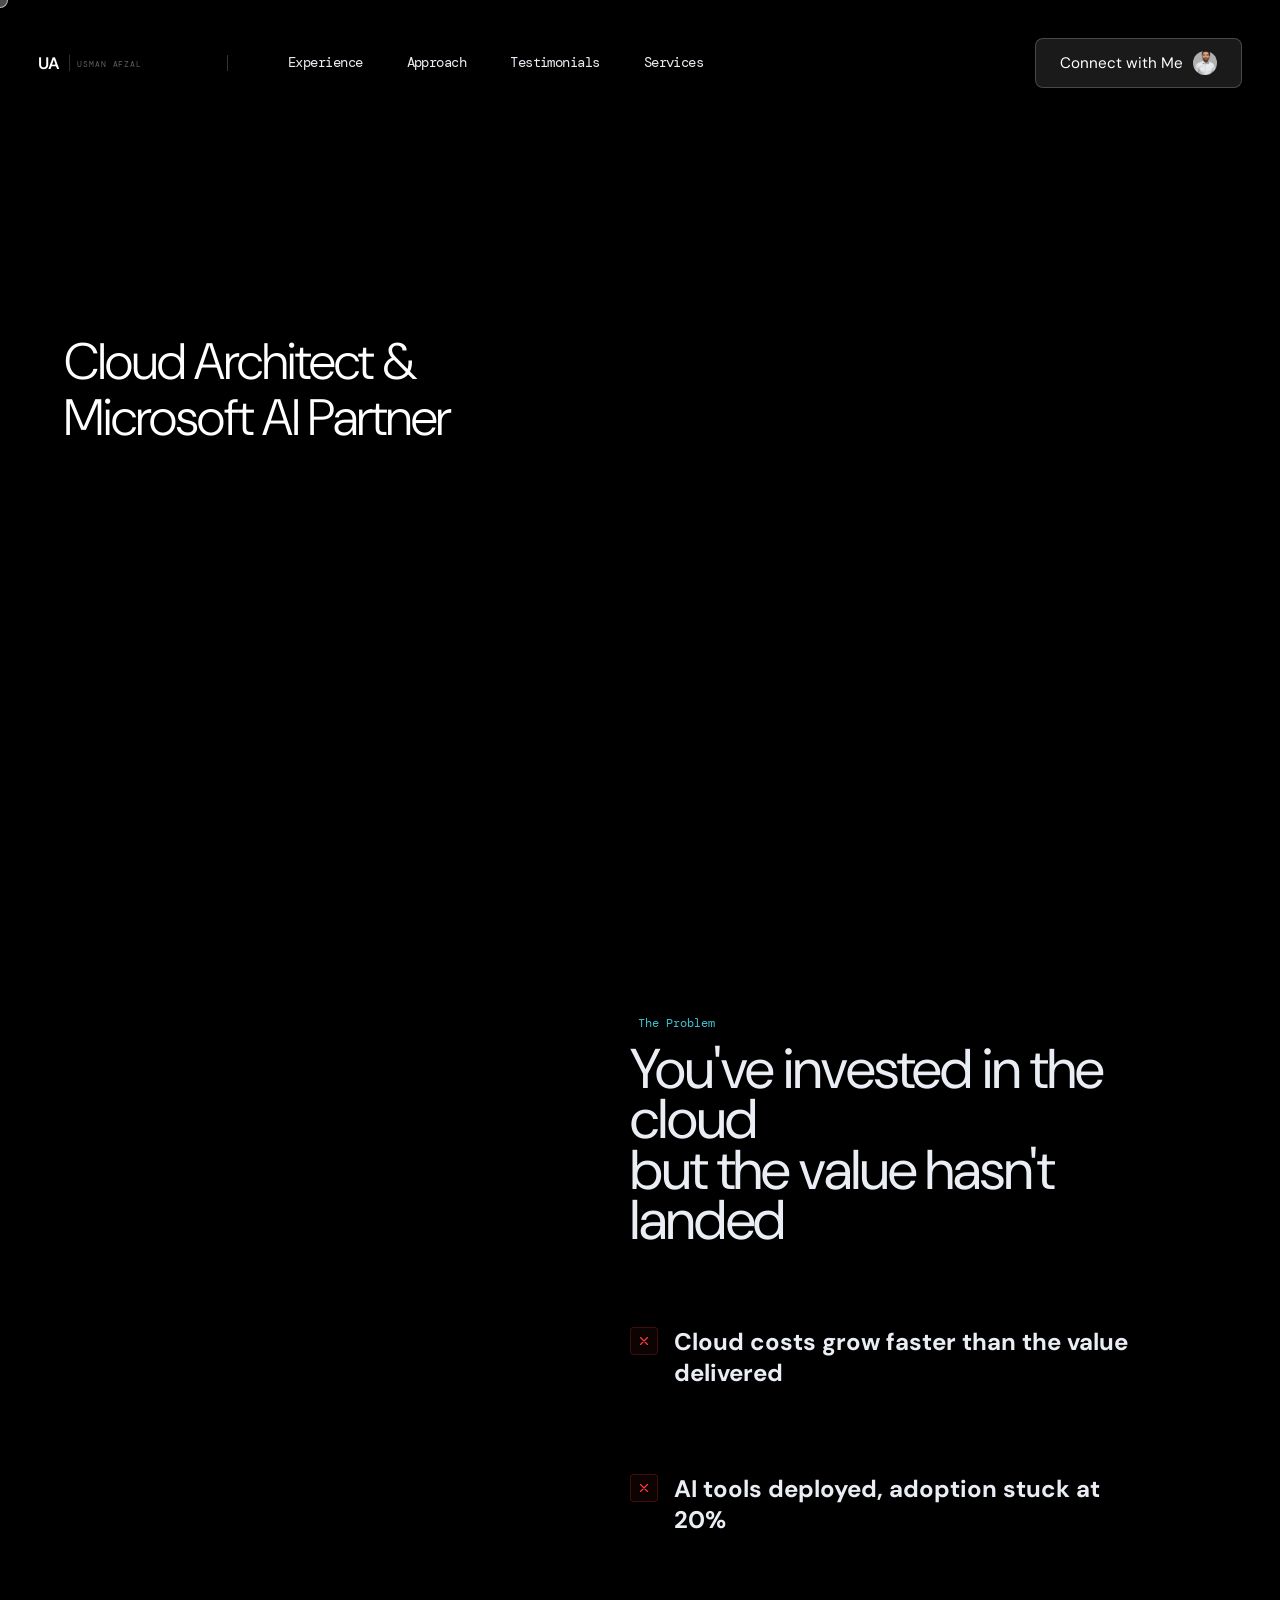
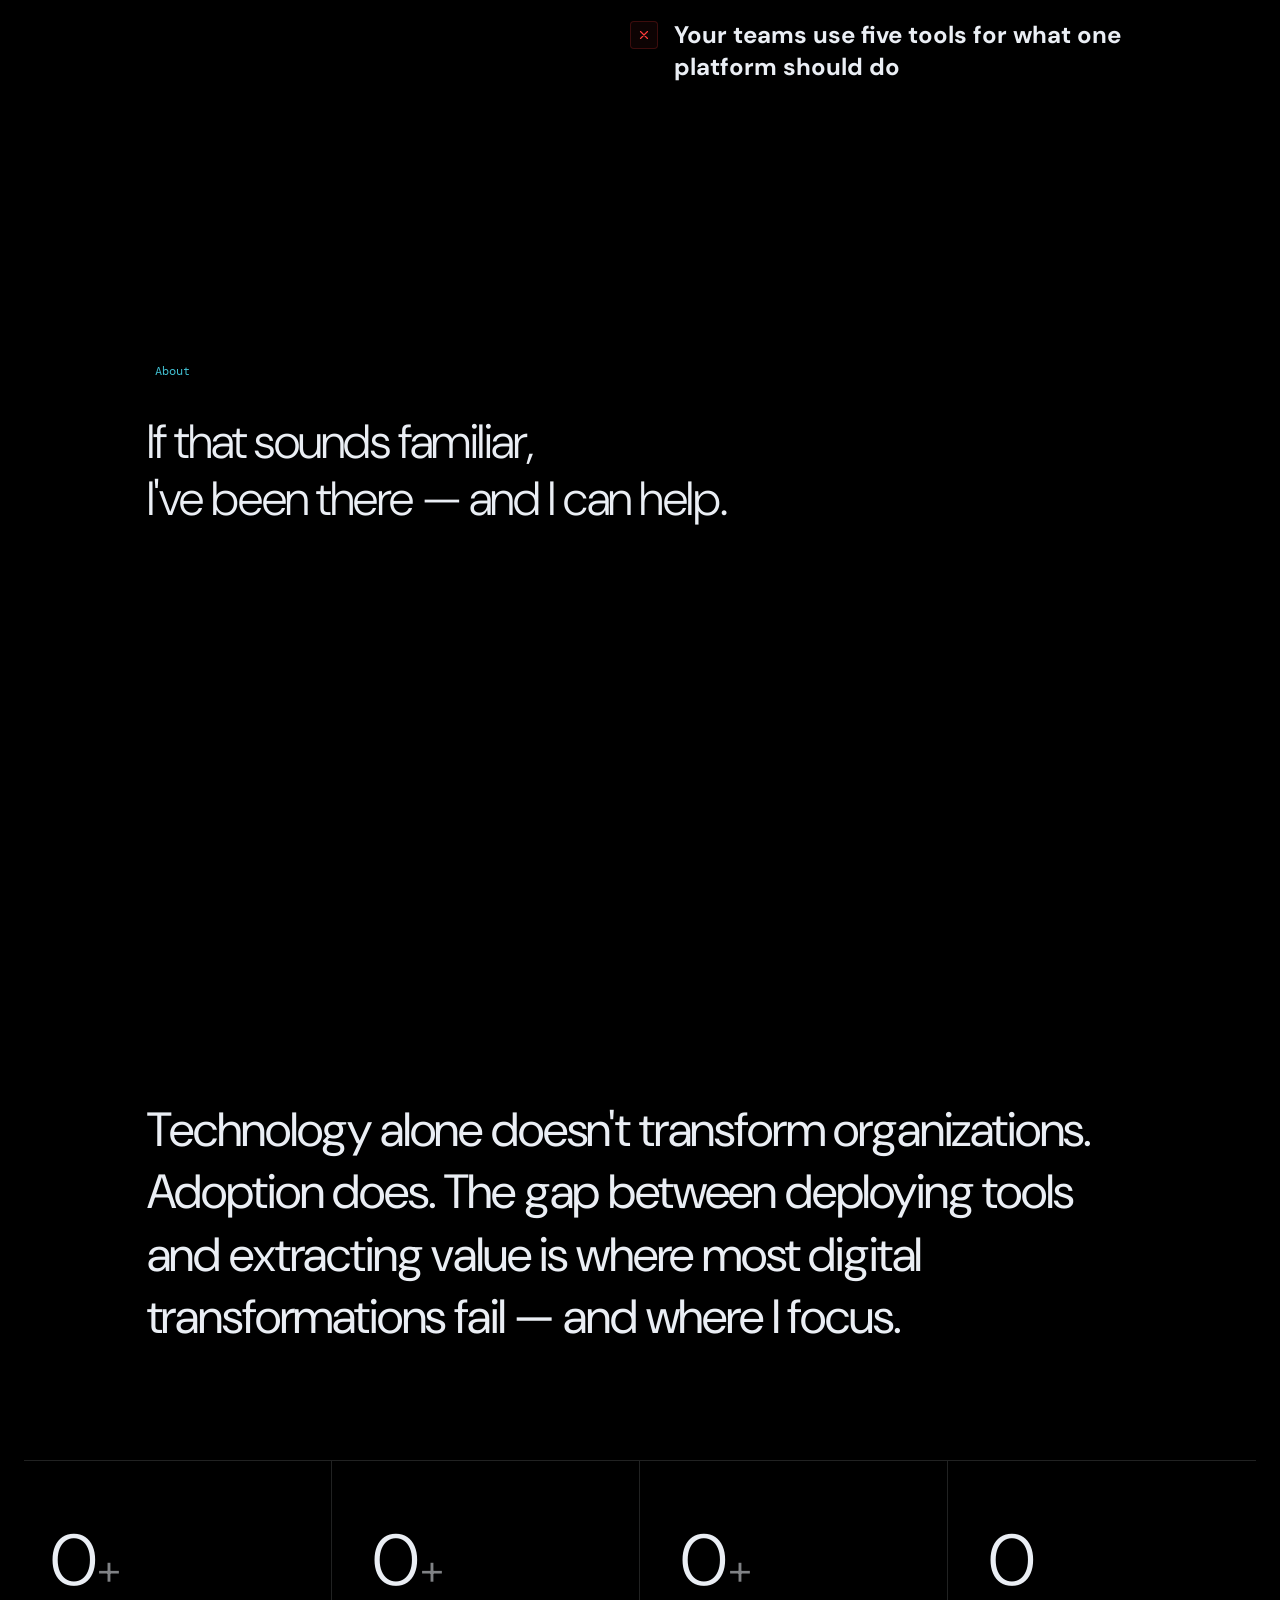
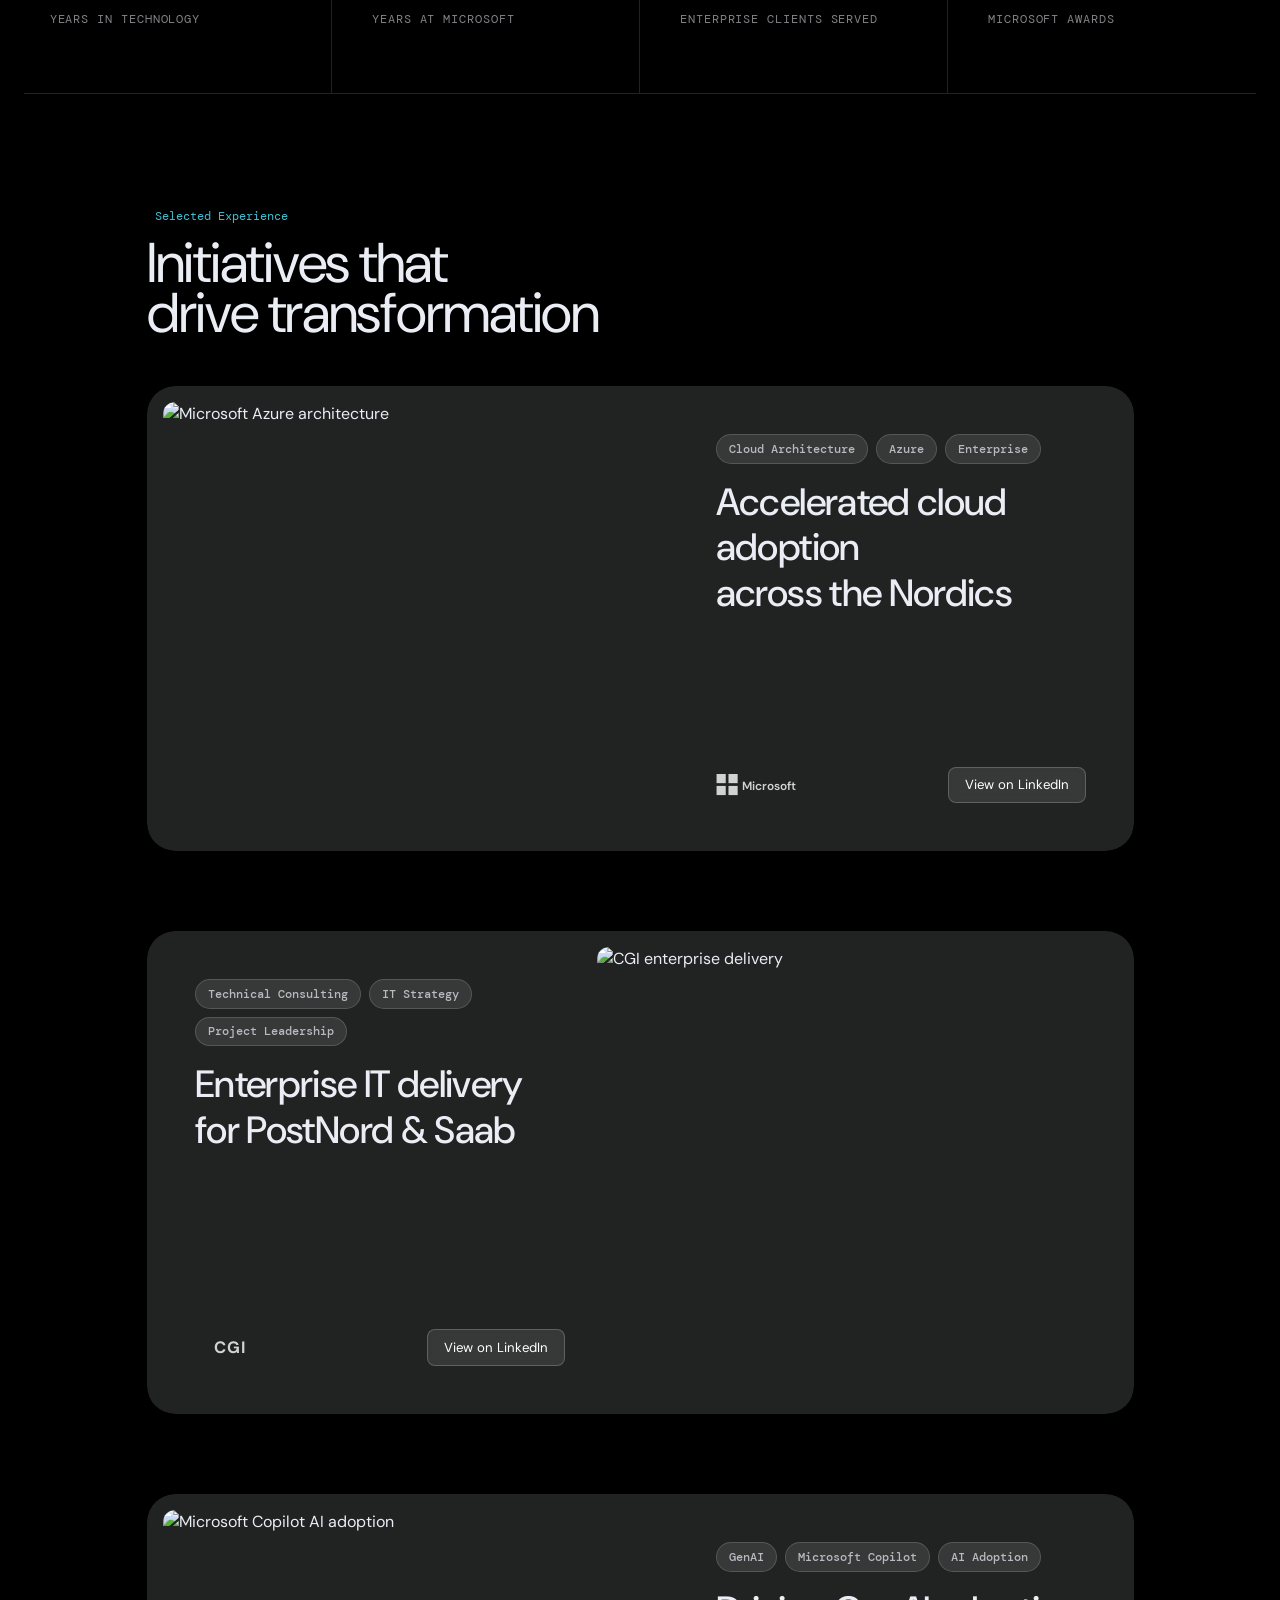
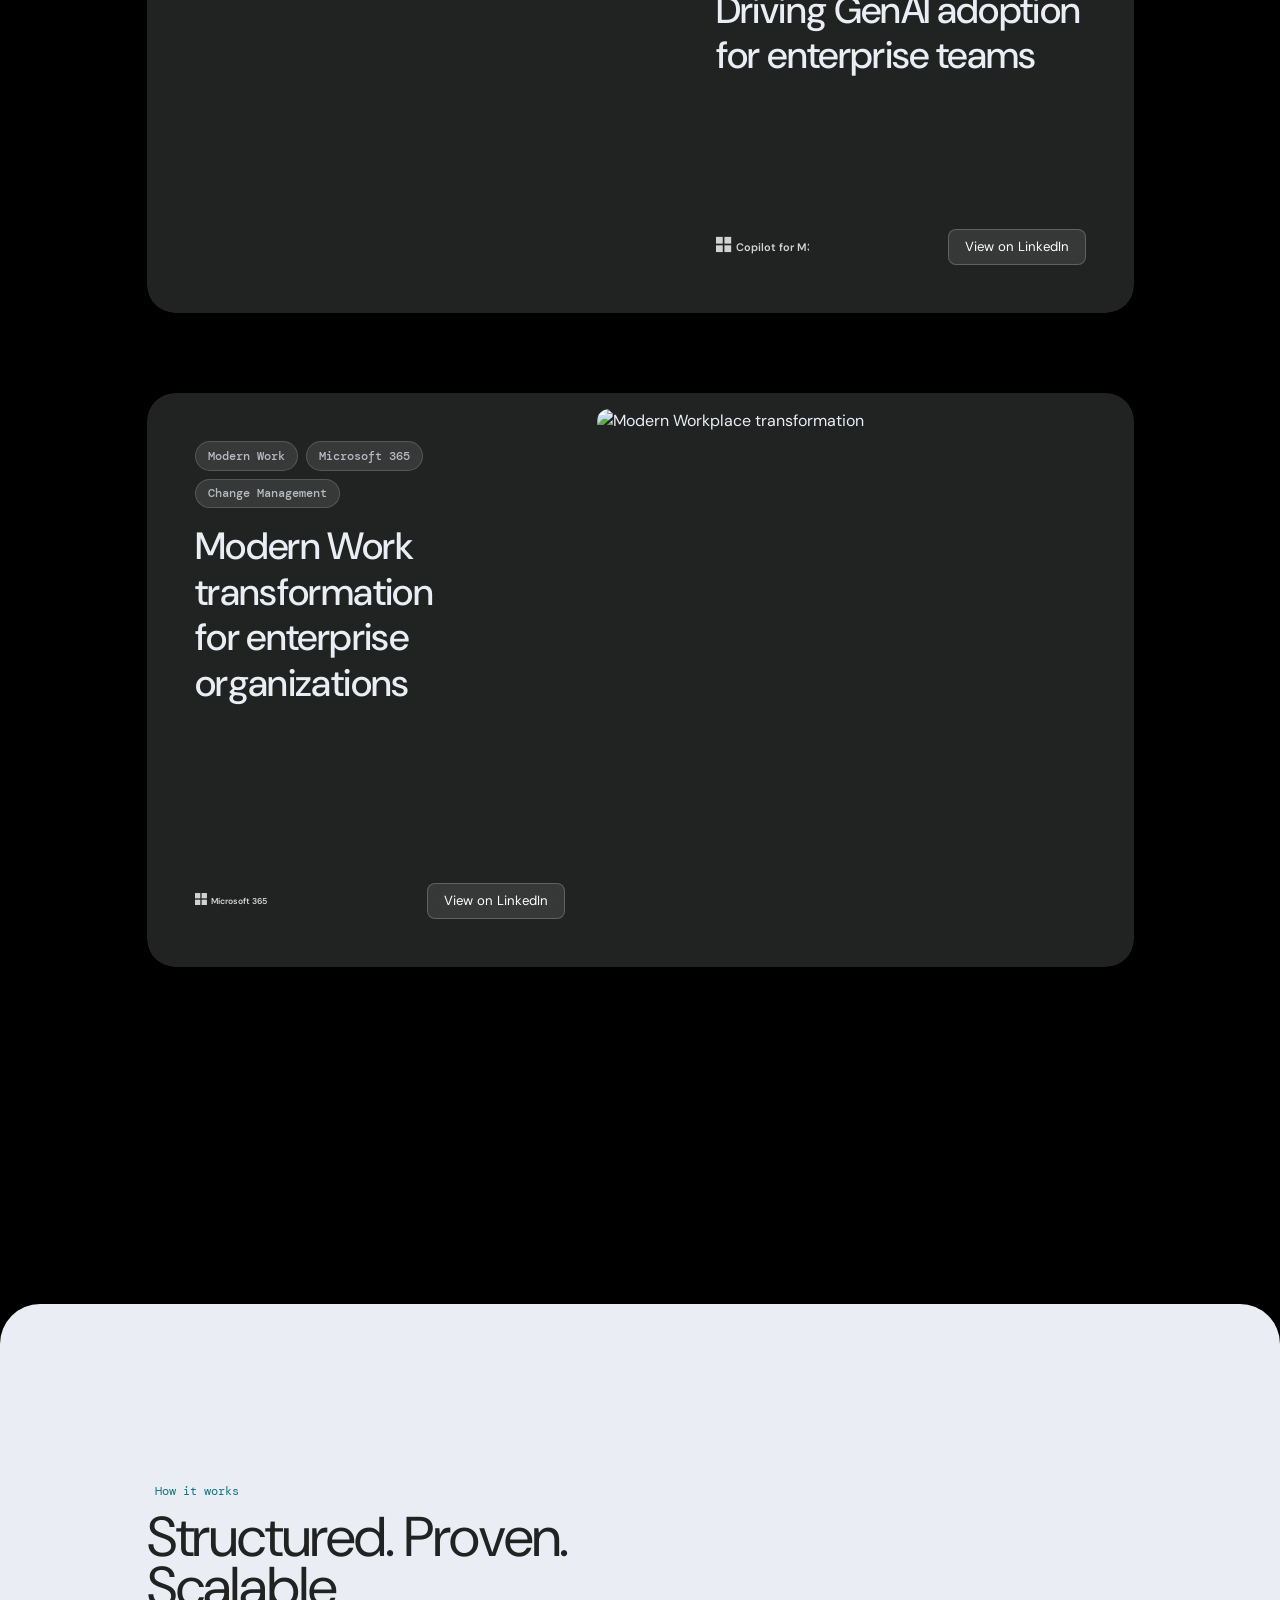
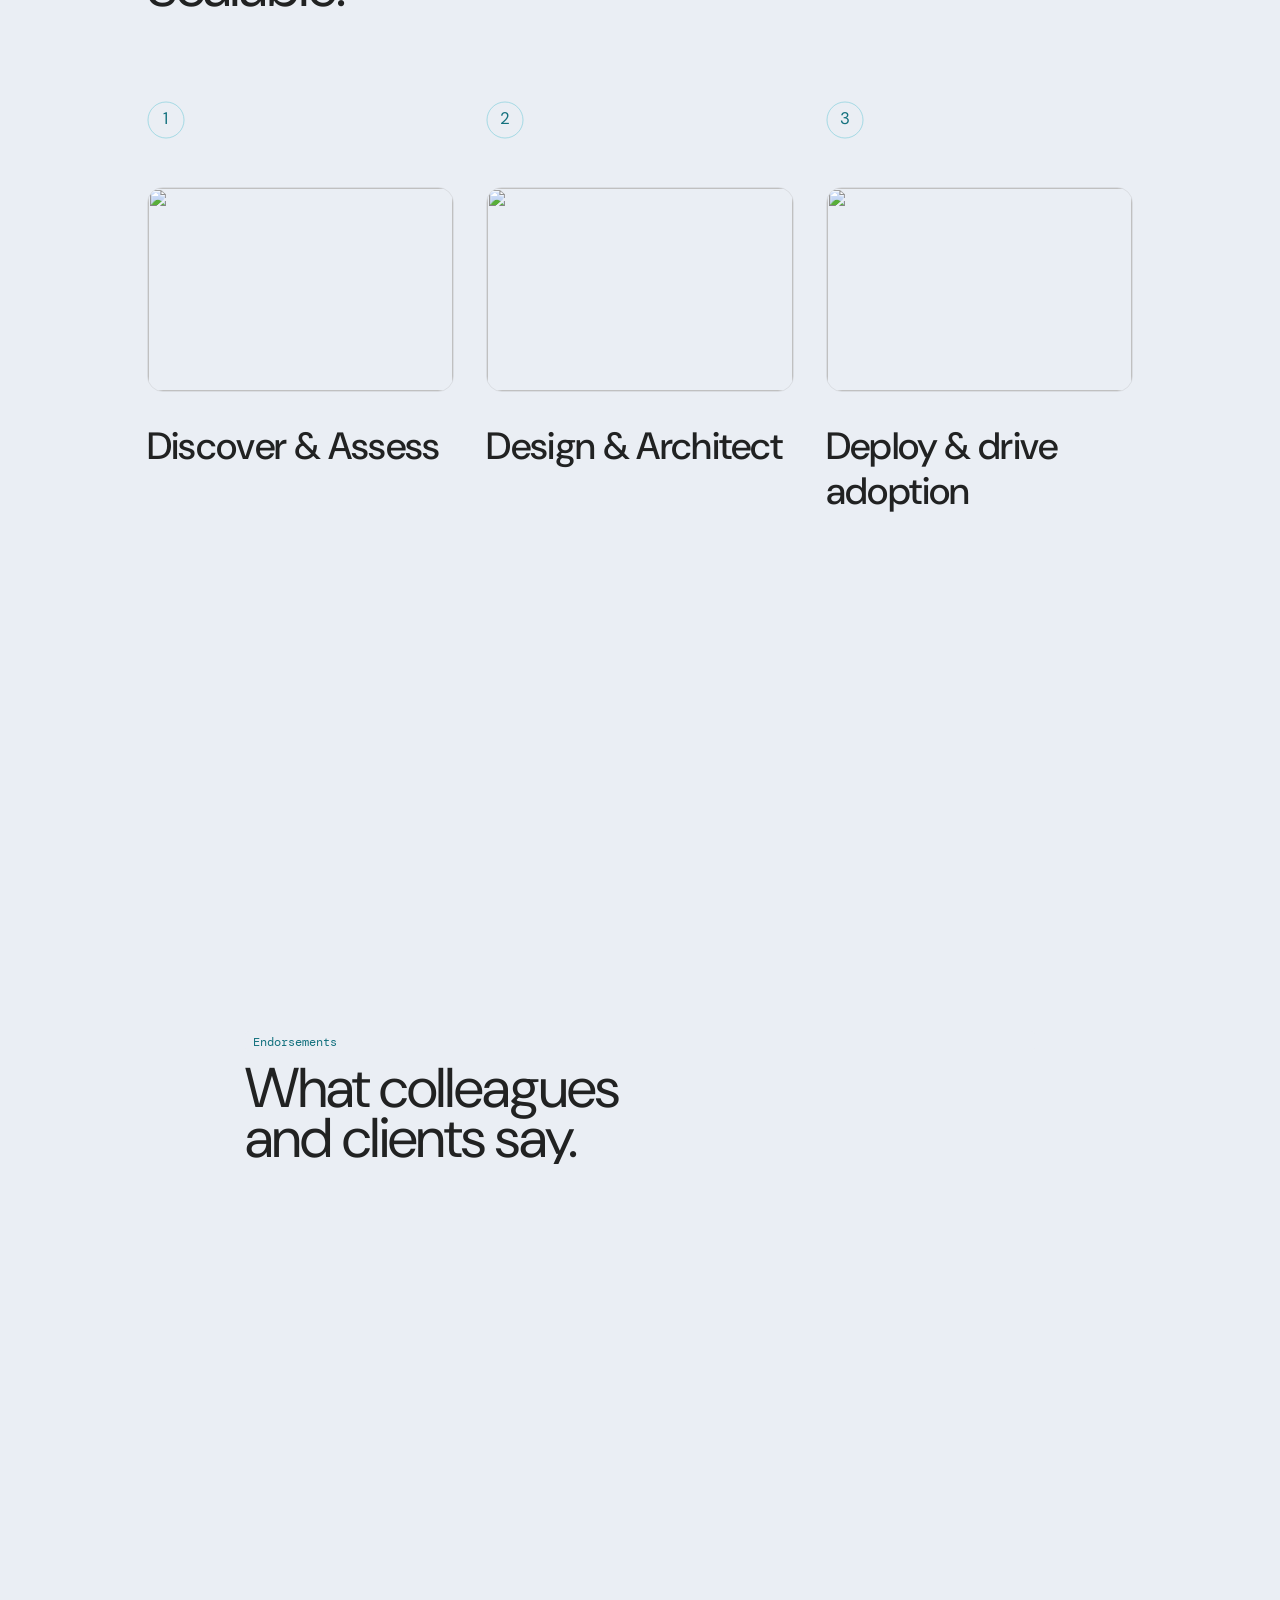
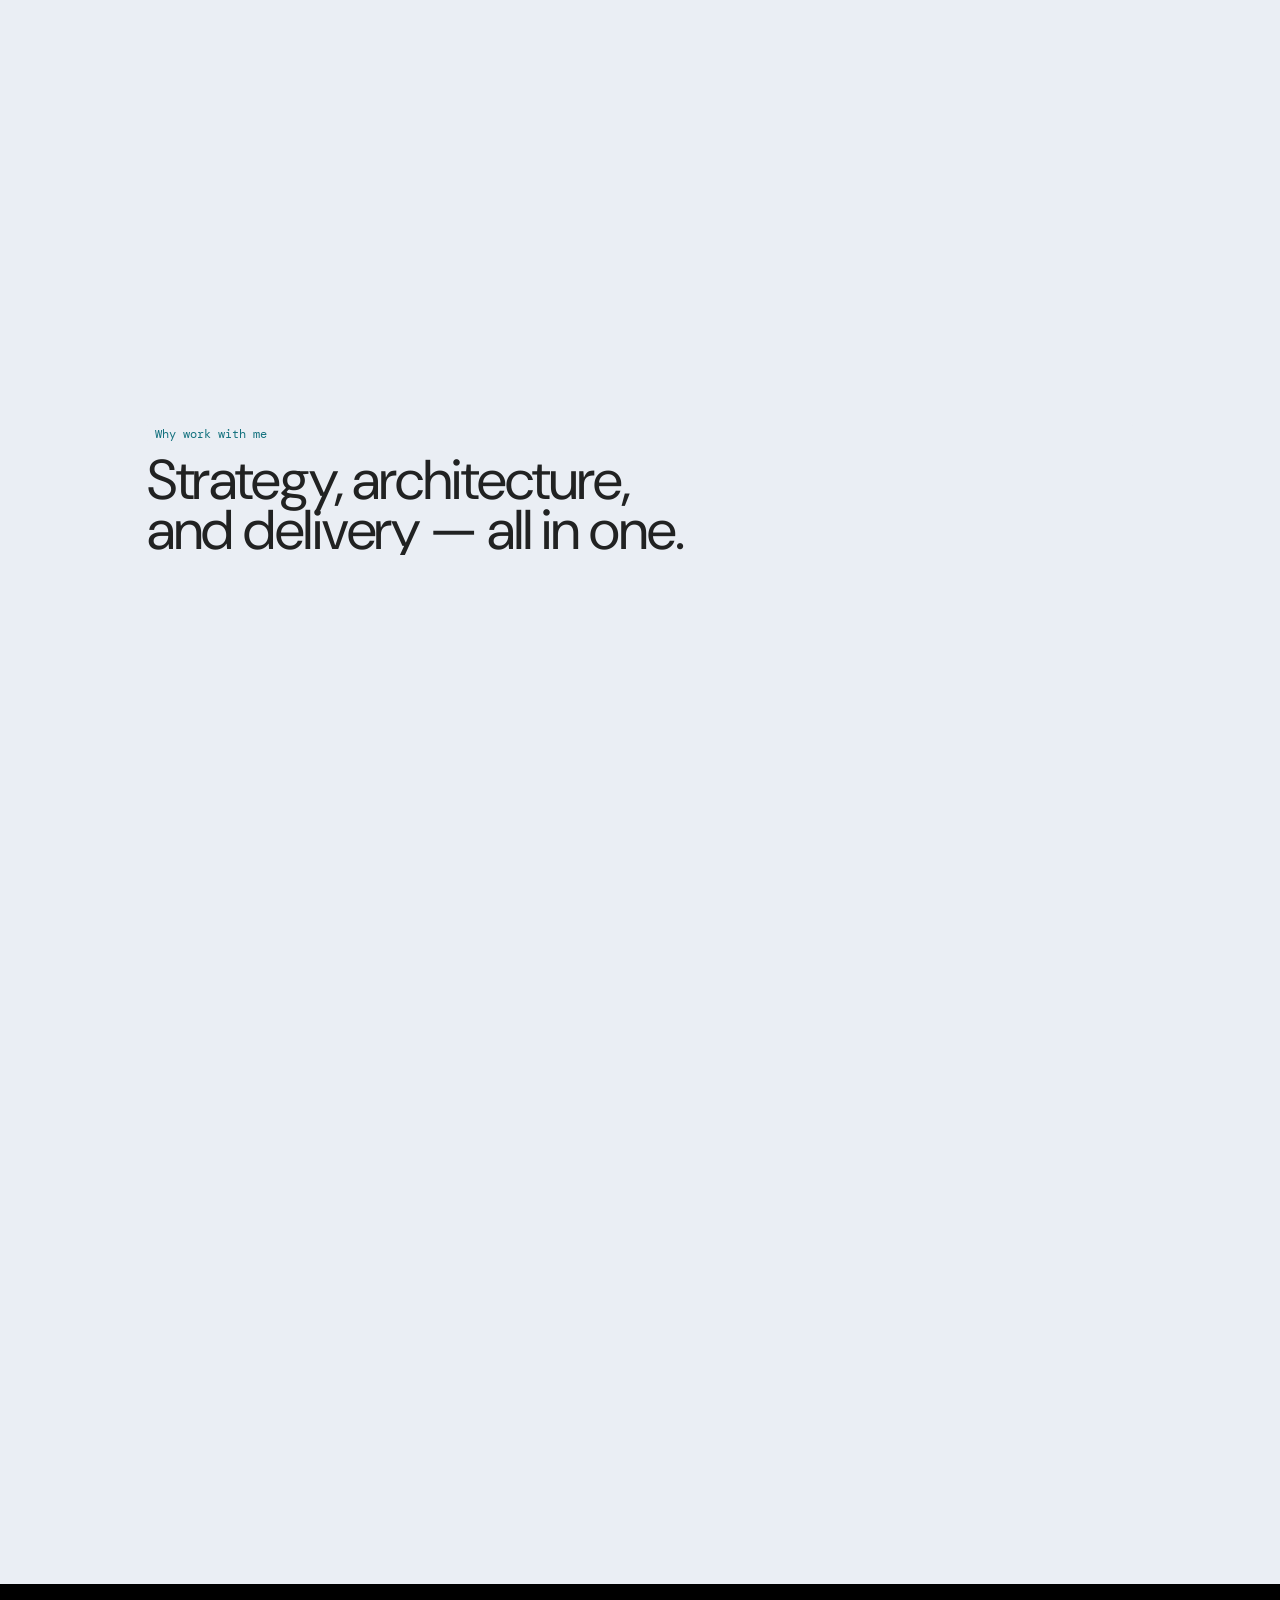
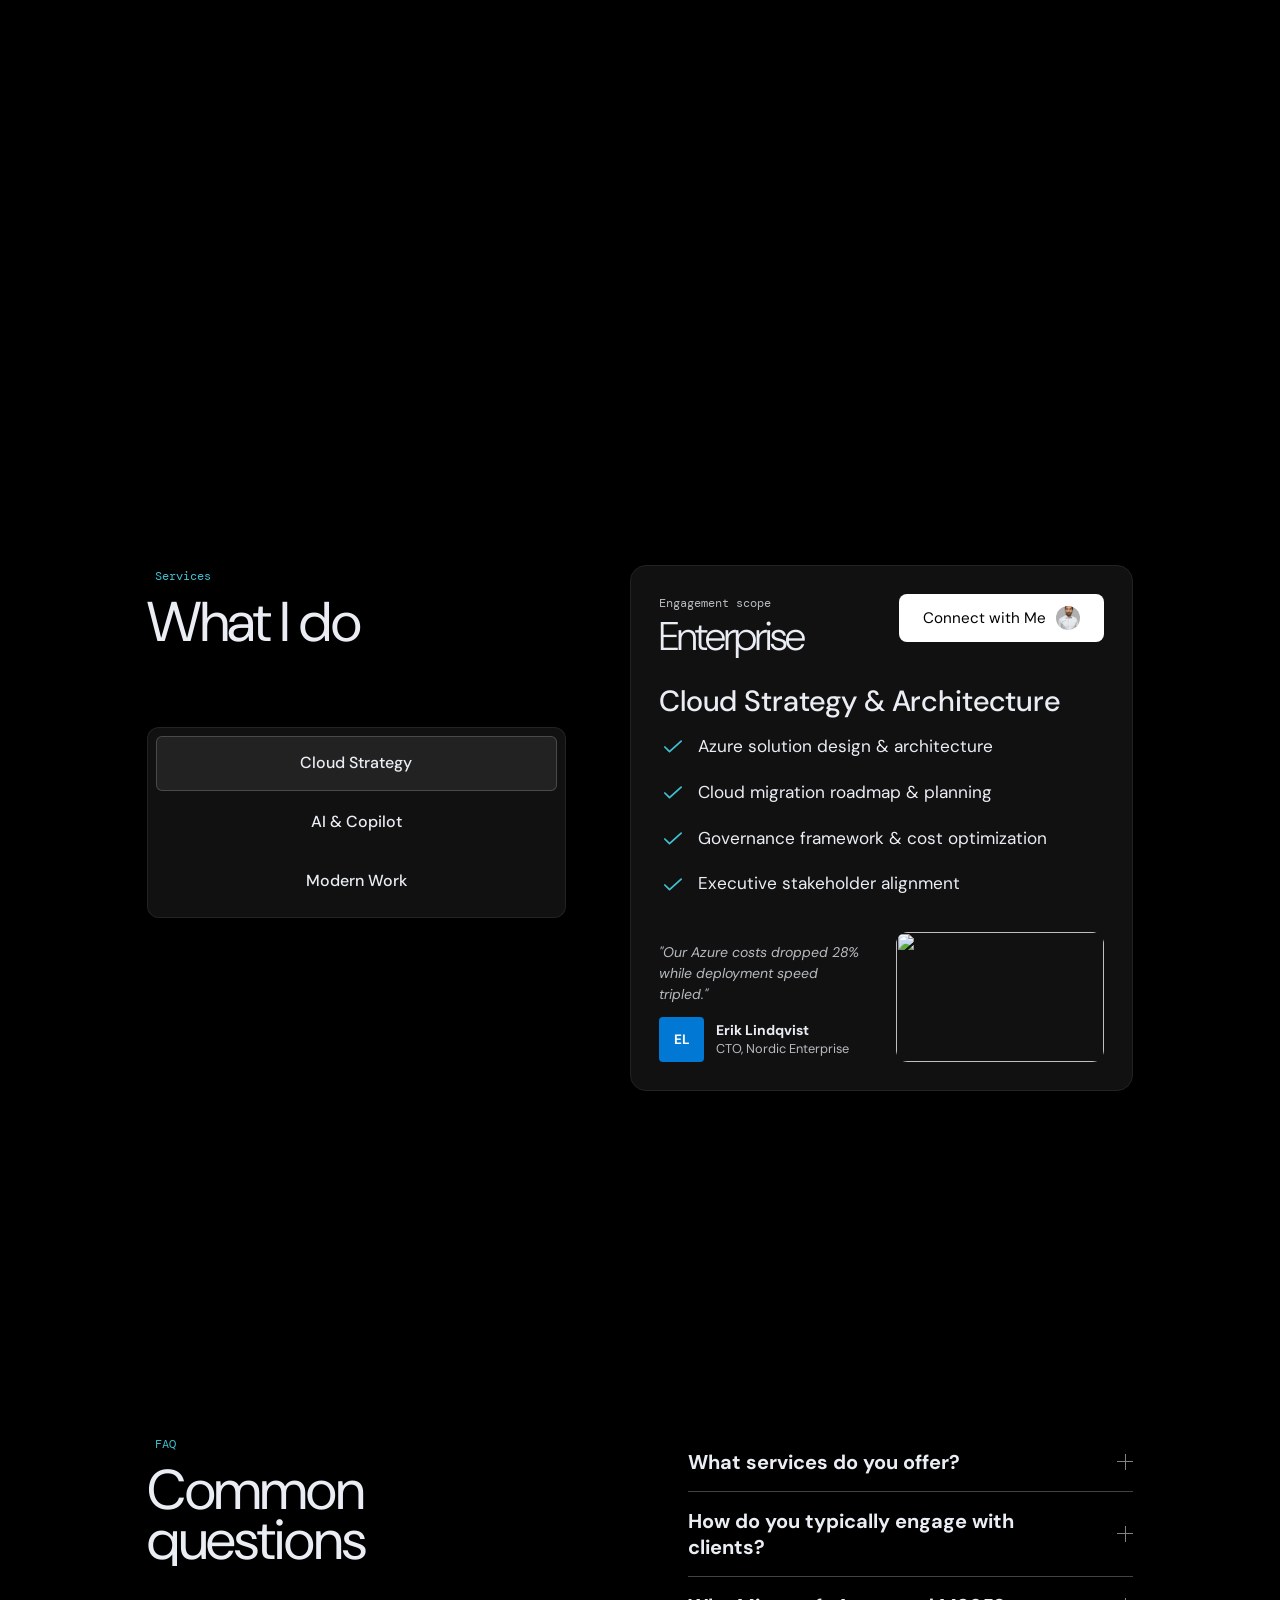
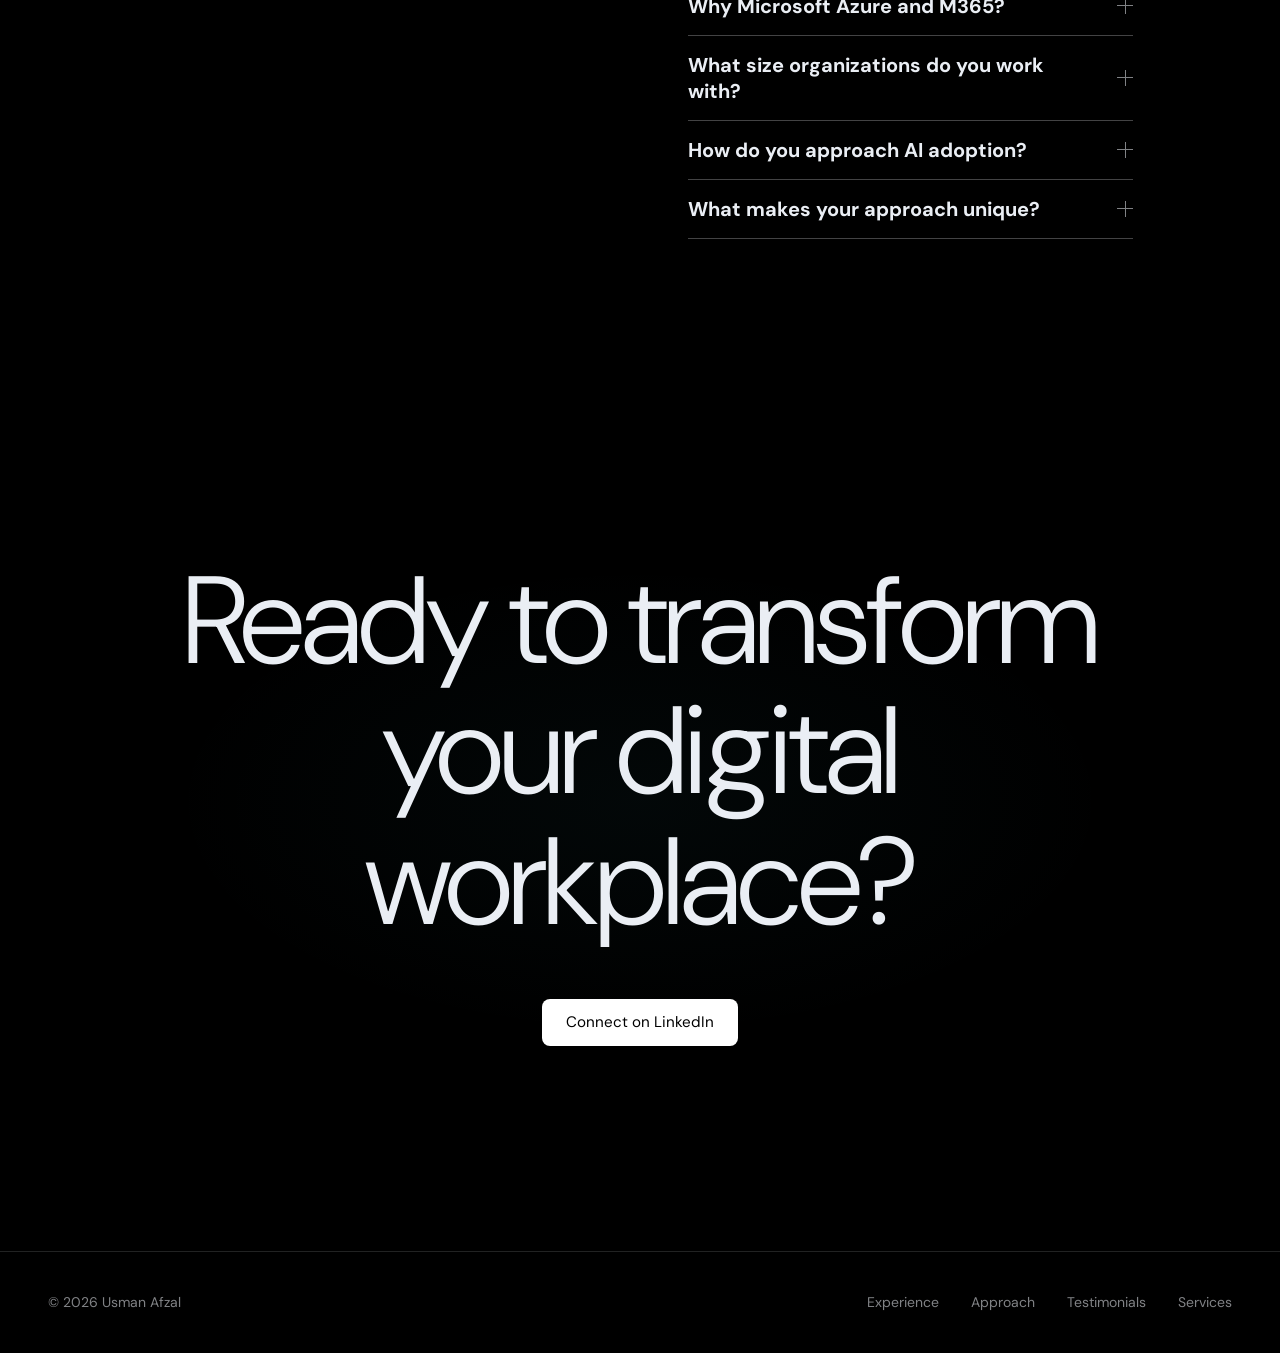
==== index.html @ f061466d "first commit" ====
<!DOCTYPE html>
<html lang="en">
<head>
<meta charset="UTF-8">
<meta name="viewport" content="width=device-width, initial-scale=1.0">
<title>Usman Afzal – Cloud Architect &amp; Microsoft AI Partner</title>
<link rel="preconnect" href="https://fonts.googleapis.com">
<link rel="preconnect" href="https://fonts.gstatic.com" crossorigin>
<link rel="preconnect" href="https://cdn.prod.website-files.com">
<link rel="preconnect" href="https://cdn.jsdelivr.net" crossorigin>
<link rel="preconnect" href="https://cdnjs.cloudflare.com" crossorigin>
<link rel="dns-prefetch" href="https://cdn.prod.website-files.com">
<link rel="dns-prefetch" href="https://cdn.jsdelivr.net">
<link href="https://fonts.googleapis.com/css2?family=DM+Sans:opsz,wght@9..40,200;9..40,300;9..40,400;9..40,500;9..40,600;9..40,700&family=DM+Mono:wght@300;400;500&display=swap" rel="stylesheet" media="print" onload="this.media='all'">
<noscript><link href="https://fonts.googleapis.com/css2?family=DM+Sans:opsz,wght@9..40,200;9..40,300;9..40,400;9..40,500;9..40,600;9..40,700&family=DM+Mono:wght@300;400;500&display=swap" rel="stylesheet"></noscript>
<link rel="stylesheet" href="style.css">
</head>
<body>

<!-- PRELOADER -->
<div id="loader">
  <div class="ld-skel" id="ldSkel">
    <div class="lsk-nav">
      <div class="lsk lsk-logo"></div>
      <div class="lsk-nav-mid">
        <div class="lsk lsk-link"></div>
        <div class="lsk lsk-link"></div>
        <div class="lsk lsk-link"></div>
        <div class="lsk lsk-link"></div>
      </div>
      <div class="lsk lsk-nav-btn"></div>
    </div>
    <div class="lsk-hero">
      <div class="lsk-badges">
        <div class="lsk lsk-badge" style="width:11rem"></div>
        <div class="lsk lsk-badge" style="width:9.5rem"></div>
      </div>
      <div class="lsk lsk-h1" style="width:88%"></div>
      <div class="lsk lsk-h1" style="width:63%"></div>
      <div class="lsk lsk-sub" style="width:95%"></div>
      <div class="lsk lsk-sub" style="width:78%"></div>
      <div class="lsk lsk-sub" style="width:54%"></div>
      <div class="lsk-btns-row">
        <div class="lsk lsk-btn-lg" style="width:10.5rem"></div>
        <div class="lsk lsk-btn-lg" style="width:9rem"></div>
      </div>
    </div>
    <div class="lsk-mq">
      <div class="lsk lsk-mq-lbl"></div>
      <div class="lsk-mq-row">
        <div class="lsk lsk-mq-item" style="width:5.5rem"></div>
        <div class="lsk lsk-mq-item" style="width:7rem"></div>
        <div class="lsk lsk-mq-item" style="width:3rem"></div>
        <div class="lsk lsk-mq-item" style="width:5rem"></div>
        <div class="lsk lsk-mq-item" style="width:4rem"></div>
      </div>
    </div>
  </div>
  <div class="ld-inner">
    <div class="ld-logo-wrap"><span class="ld-logo-t">Usman Afzal</span></div>
    <div class="ld-progress"><div class="ld-bar" id="ldBar"></div></div>
    <div class="ld-pct" id="ldPct">0%</div>
  </div>
</div>



<!-- CURSOR -->
<div id="cur"><span class="cur-lbl">VIEW</span></div>

<!-- NAV -->
<nav class="nav" id="nav">
  <div class="nav-in">
    <div class="nav-left">
      <a href="/" class="nav-logo" aria-label="Usman Afzal">
        <svg viewBox="0 0 160 28" fill="none" height="26">
          <text x="0" y="21" font-family="DM Sans,sans-serif" font-size="18" font-weight="600" fill="white" letter-spacing="-0.5">UA</text>
          <line x1="34" y1="5" x2="34" y2="23" stroke="rgba(255,255,255,0.2)" stroke-width="1"/>
          <text x="42" y="18" font-family="DM Mono,monospace" font-size="8.5" font-weight="400" fill="rgba(255,255,255,0.38)" letter-spacing="1">USMAN AFZAL</text>
        </svg>
      </a>
      <div class="nav-sep"></div>
      <div class="nav-links">
        <a href="#work" class="nav-link">Experience</a>
        <a href="#process" class="nav-link">Approach</a>
        <a href="#reviews" class="nav-link">Testimonials</a>
        <a href="#services" class="nav-link">Services</a>
      </div>
    </div>
    <div class="nav-right">
      <div class="mag">
        <a href="https://www.linkedin.com/in/usafzal/" target="_blank" class="btn btn-s btn-lg" data-mag>
          <div class="btn-fill"></div>
          <div class="btn-in" style="display:flex;align-items:center;gap:10px;">
            <span>Connect with Me</span>
            <img src="usman-profile.png" style="width:24px;height:24px;border-radius:50%;object-fit:cover;flex:none;" alt="">
          </div>
        </a>
      </div>
    </div>
  </div>
  <div class="nav-prog" id="navProg"></div>
</nav>

<!-- ══ HERO ══ -->
<section class="hero" id="hero">
  <div class="hero-outer">
    <div class="hero-box">
      <div class="hero-grad" id="heroGrad"></div>
      <img
        id="heroImg"
        class="hero-img"
        src="usman-profile-transparent.png"
        alt="Usman Afzal" draggable="false" loading="eager" fetchpriority="high"
      />
      <div class="hero-cnt">
        <div class="hero-inner">
          <div class="hero-badges" id="heroBadges">
            <div class="hero-badge">
              <svg width="15" height="15" viewBox="0 0 22 22" fill="none"><rect x="0" y="0" width="10" height="10" fill="white"/><rect x="12" y="0" width="10" height="10" fill="white"/><rect x="0" y="12" width="10" height="10" fill="white"/><rect x="12" y="12" width="10" height="10" fill="white"/></svg>
              <span style="font-size:.73rem;letter-spacing:.02em">Microsoft Cloud Architect</span>
            </div>
            <div class="hero-badge">
              <svg width="13" height="13" viewBox="0 0 14 14" fill="none"><path d="M7 1l1.545 3.13L12 4.635l-2.5 2.435.59 3.44L7 8.88l-3.09 1.63.59-3.44L2 4.635l3.455-.505L7 1z" fill="#41c0d2"/></svg>
              <span style="font-size:.73rem;letter-spacing:.02em">GenAI &amp; Copilot Expert</span>
            </div>
          </div>
          <h1 class="hero-h1" id="heroH1">Cloud Architect &amp;<br>Microsoft AI Partner</h1>
          <p class="hero-sub" id="heroSub">Drive digital transformation, accelerate AI adoption, and build modern workplaces that scale.</p>
          <div class="hero-btns" id="heroBtns">
            <div class="mag">
              <a href="https://www.linkedin.com/in/usafzal/" target="_blank" class="btn btn-p btn-lg" data-mag>
                <div class="btn-fill"></div>
                <div class="btn-in" style="display:flex;align-items:center;gap:10px;">
                  <span>Connect with Me</span>
                  <img src="usman-profile.png" style="width:24px;height:24px;border-radius:50%;object-fit:cover;flex:none;" alt="">
                </div>
              </a>
            </div>
            <div class="mag">
              <a href="#work" class="btn btn-s btn-lg" data-mag>
                <div class="btn-fill"></div>
                <div class="btn-in">View Experience</div>
              </a>
            </div>
          </div>
        </div>
      </div>
    </div>
    <div class="prog-blur"></div>
  </div>

  <!-- MARQUEE -->
  <div class="mq-sec" id="mqSec">
    <div class="mq-wrap">
      <div class="mq-lbl">Experience with organizations like:</div>
      <div class="mq-track">
        <div class="mq-inner" id="mqInner">
        <div class="mq-list" id="mqList">
          <div class="mq-item"><span style="font-family:'DM Sans',sans-serif;font-size:.95rem;font-weight:600;color:rgba(255,255,255,0.45);letter-spacing:-.02em;white-space:nowrap;display:flex;align-items:center;gap:.4rem"><svg width="14" height="14" viewBox="0 0 22 22" fill="none" style="flex:none"><rect x="0" y="0" width="10" height="10" fill="rgba(255,255,255,0.45)"/><rect x="12" y="0" width="10" height="10" fill="rgba(255,255,255,0.45)"/><rect x="0" y="12" width="10" height="10" fill="rgba(255,255,255,0.45)"/><rect x="12" y="12" width="10" height="10" fill="rgba(255,255,255,0.45)"/></svg>Microsoft</span></div>
          <div class="mq-item"><span style="font-family:'DM Sans',sans-serif;font-size:.95rem;font-weight:600;color:rgba(255,255,255,0.45);letter-spacing:-.02em;white-space:nowrap">KTH Royal Institute</span></div>
          <div class="mq-item"><span style="font-family:'DM Sans',sans-serif;font-size:.95rem;font-weight:600;color:rgba(255,255,255,0.45);letter-spacing:-.02em;white-space:nowrap">CGI</span></div>
          <div class="mq-item"><span style="font-family:'DM Sans',sans-serif;font-size:.95rem;font-weight:600;color:rgba(255,255,255,0.45);letter-spacing:-.02em;white-space:nowrap">PostNord</span></div>
          <div class="mq-item"><span style="font-family:'DM Sans',sans-serif;font-size:.95rem;font-weight:600;color:rgba(255,255,255,0.45);letter-spacing:-.02em;white-space:nowrap">Saab</span></div>
          <div class="mq-item"><span style="font-family:'DM Sans',sans-serif;font-size:.95rem;font-weight:600;color:rgba(255,255,255,0.45);letter-spacing:-.02em;white-space:nowrap">Blekinge Institute</span></div>
          <div class="mq-item"><span style="font-family:'DM Sans',sans-serif;font-size:.95rem;font-weight:600;color:rgba(255,255,255,0.45);letter-spacing:-.02em;white-space:nowrap">Direct Link</span></div>
        </div>
        </div><!-- /mq-inner -->
      </div>
    </div>
  </div>
</section>

<!-- ══ PROBLEMS ══ -->
<section class="sec" style="background:var(--black)">
  <div class="w">
    <div class="prob-grid in-wrap">
      <div class="prob-img" id="probImg">
        <img src="https://cdn.prod.website-files.com/685992d920f7167b41444649/6880c8caf3d1726e29f1e6e5_problems-website-bg.avif" alt="" loading="lazy" style="filter: hue-rotate(180deg) saturate(1.8) brightness(1.2);">
      </div>
      <div class="prob-items">
        <div class="sec-intro">
          <div class="ey" data-ey>
            <span class="ey-bg"></span><span class="ey-t">The Problem</span>
          </div>
          <h2 class="h2" data-split-h2>You've invested in the cloud<br>but the value hasn't landed</h2>
        </div>
        <div class="pb-item">
          <div class="pb-ico" style="display:flex;align-items:center;justify-content:center;background:rgba(255,59,59,0.05);border:1px solid rgba(255,59,59,0.2);border-radius:4px;flex:none;width:1.75rem;height:1.75rem;margin-top:.1rem">
            <svg viewBox="0 0 24 24" width="14" height="14" fill="none"><path d="M6 6L18 18M18 6L6 18" stroke="#ff3b3b" stroke-width="2" stroke-linecap="round"/></svg>
          </div>
          <div>
            <h3 class="pb-h" data-split-line>Cloud costs grow faster than the value delivered</h3>
            <p class="pb-p">Sprawling subscriptions, under-governed workloads, and zero optimization strategy drain budgets without a clear return.</p>
          </div>
        </div>
        <div class="pb-item">
          <div class="pb-ico" style="display:flex;align-items:center;justify-content:center;background:rgba(255,59,59,0.05);border:1px solid rgba(255,59,59,0.2);border-radius:4px;flex:none;width:1.75rem;height:1.75rem;margin-top:.1rem">
            <svg viewBox="0 0 24 24" width="14" height="14" fill="none"><path d="M6 6L18 18M18 6L6 18" stroke="#ff3b3b" stroke-width="2" stroke-linecap="round"/></svg>
          </div>
          <div>
            <h3 class="pb-h" data-split-line>AI tools deployed, adoption stuck at 20%</h3>
            <p class="pb-p">Copilot licenses issued, Viva modules activated — but daily usage is low. Technology without change management delivers nothing.</p>
          </div>
        </div>
        <div class="pb-item">
          <div class="pb-ico" style="display:flex;align-items:center;justify-content:center;background:rgba(255,59,59,0.05);border:1px solid rgba(255,59,59,0.2);border-radius:4px;flex:none;width:1.75rem;height:1.75rem;margin-top:.1rem">
            <svg viewBox="0 0 24 24" width="14" height="14" fill="none"><path d="M6 6L18 18M18 6L6 18" stroke="#ff3b3b" stroke-width="2" stroke-linecap="round"/></svg>
          </div>
          <div>
            <h3 class="pb-h" data-split-line>Your teams use five tools for what one platform should do</h3>
            <p class="pb-p">Microsoft 365 and Azure are already in your estate. The gap between licensed and realized is where transformation stalls.</p>
          </div>
        </div>
      </div>
    </div>
  </div>
</section>

<!-- ══ INTRO BRIDGE ══ -->
<section class="sec" style="background:var(--black)">
  <div class="w">
    <div class="intro-bridge">
      <div class="ey" data-ey style="margin-bottom:2rem"><span class="ey-bg"></span><span class="ey-t">About</span></div>
      <p class="intro-bridge-q" data-split-h2>If that sounds familiar,<br>I've been there — and I can help.</p>
      <div class="intro-bridge-body" id="introBridgeBody">
        <p class="intro-bridge-p">I'm Usman — a Senior Cloud Solution Architect at Microsoft with 16+ years helping enterprise organizations across the Nordics and beyond adopt Azure, Microsoft 365, and AI. I bridge the gap between technology strategy and business outcomes, ensuring the platforms you've invested in actually transform how your organization works.</p>
        <div class="intro-bridge-r">
          <div class="mag"><a href="https://www.linkedin.com/in/usafzal/" target="_blank" class="btn btn-s btn-lg" data-mag><div class="btn-fill"></div><div class="btn-in" style="display:flex;align-items:center;gap:10px;"><span>Connect with Me</span><img src="usman-profile.png" style="width:24px;height:24px;border-radius:50%;object-fit:cover;flex:none;" alt=""></div></a></div>
          <a href="#work" class="intro-bridge-arrow">View my experience <span>→</span></a>
        </div>
      </div>
    </div>
  </div>
</section>

<!-- ══ WORDS ══ -->
<section class="sec" style="background:var(--black)">
  <div class="w">
    <div class="words-wrap">
      <p class="words-t" id="wordsEl">Technology alone doesn't transform organizations. Adoption does. The gap between deploying tools and extracting value is where most digital transformations fail — and where I focus.</p>
    </div>
  </div>
</section>

<!-- ══ STATS ══ -->
<section style="background:var(--black)">
  <div class="w-lg">
    <div class="stats-row">
      <div class="stat-item">
        <div class="stat-num"><span class="stat-val" data-target="16">0</span><span class="stat-suf">+</span></div>
        <div class="stat-lbl">Years in technology</div>
      </div>
      <div class="stat-item">
        <div class="stat-num"><span class="stat-val" data-target="13">0</span><span class="stat-suf">+</span></div>
        <div class="stat-lbl">Years at Microsoft</div>
      </div>
      <div class="stat-item">
        <div class="stat-num"><span class="stat-val" data-target="100">0</span><span class="stat-suf">+</span></div>
        <div class="stat-lbl">Enterprise clients served</div>
      </div>
      <div class="stat-item">
        <div class="stat-num"><span class="stat-val" data-target="3">0</span></div>
        <div class="stat-lbl">Microsoft Awards</div>
      </div>
    </div>
  </div>
</section>

<!-- ══ WORK ══ -->
<section class="sec" id="work" style="background:var(--black)">
  <div class="w">
    <div class="sec-intro in-wrap" style="margin-bottom:3rem">
      <div class="ey" data-ey><span class="ey-bg"></span><span class="ey-t">Selected Experience</span></div>
      <h2 class="h2" data-split-h2>Initiatives that<br>drive transformation</h2>
    </div>
    <div class="work-list">

      <div class="wc" data-work-card>
        <div class="wc-bg"></div>
        <div class="wc-grid">
          <div class="wm">
            <img src="https://cdn.prod.website-files.com/685992d920f7167b41444649/686bc589c7e82c1afb6c8a16_mf-work-indigo.avif" alt="Microsoft Azure architecture" loading="lazy">
          </div>
          <div class="wb">
            <div class="w-top">
              <div class="w-tags"><span class="tag">Cloud Architecture</span><span class="tag">Azure</span><span class="tag">Enterprise</span></div>
              <h3 class="w-h" data-split-line>Accelerated cloud adoption<br>across the Nordics</h3>
              <p class="w-desc">Led cloud solution architecture engagements with enterprise clients at Microsoft, designing Azure infrastructure strategies that cut time-to-value by months and aligned spend to outcomes.</p>
            </div>
            <div class="w-btm">
              <svg viewBox="0 0 100 24" height="22" class="w-logo" style="fill:white;opacity:.8"><rect x="0" y="0" width="10" height="10"/><rect x="13" y="0" width="10" height="10"/><rect x="0" y="13" width="10" height="10"/><rect x="13" y="13" width="10" height="10"/><text x="28" y="17" font-family="DM Sans,sans-serif" font-size="13" font-weight="600">Microsoft</text></svg>
              <div class="mag"><a href="https://www.linkedin.com/in/usafzal/" target="_blank" class="btn btn-s btn-sm" data-mag><div class="btn-fill"></div><div class="btn-in">View on LinkedIn</div></a></div>
            </div>
          </div>
        </div>
      </div>

      <div class="wc" data-work-card>
        <div class="wc-bg"></div>
        <div class="wc-grid flip">
          <div class="wm">
            <img src="https://cdn.prod.website-files.com/685992d920f7167b41444649/686bc589844be9421f067d4e_mf-work-yoda.avif" alt="CGI enterprise delivery" loading="lazy">
          </div>
          <div class="wb">
            <div class="w-top">
              <div class="w-tags"><span class="tag">Technical Consulting</span><span class="tag">IT Strategy</span><span class="tag">Project Leadership</span></div>
              <h3 class="w-h" data-split-line>Enterprise IT delivery<br>for PostNord &amp; Saab</h3>
              <p class="w-desc">Technical project leadership at CGI for major Nordic enterprises — PostNord, Saab, and Direct Link. Architected and delivered complex IT transformation programs on time and within scope.</p>
            </div>
            <div class="w-btm">
              <svg viewBox="0 0 60 24" height="22" class="w-logo" style="fill:white;opacity:.8"><text x="0" y="19" font-family="DM Sans,sans-serif" font-size="18" font-weight="700" letter-spacing="1">CGI</text></svg>
              <div class="mag"><a href="https://www.linkedin.com/in/usafzal/" target="_blank" class="btn btn-s btn-sm" data-mag><div class="btn-fill"></div><div class="btn-in">View on LinkedIn</div></a></div>
            </div>
          </div>
        </div>
      </div>

      <div class="wc" data-work-card>
        <div class="wc-bg"></div>
        <div class="wc-grid">
          <div class="wm">
            <img src="https://cdn.prod.website-files.com/685992d920f7167b41444649/686bc5890c8d9aac911aae40_mf-work-nimbi.avif" alt="Microsoft Copilot AI adoption" loading="lazy">
          </div>
          <div class="wb">
            <div class="w-top">
              <div class="w-tags"><span class="tag">GenAI</span><span class="tag">Microsoft Copilot</span><span class="tag">AI Adoption</span></div>
              <h3 class="w-h" data-split-line>Driving GenAI adoption<br>for enterprise teams</h3>
              <p class="w-desc">Designed and led Microsoft Copilot deployment strategies, embedding AI into daily workflows to deliver measurable productivity gains at scale — from readiness assessment to full rollout.</p>
            </div>
            <div class="w-btm">
              <svg viewBox="0 0 110 24" height="22" class="w-logo" style="fill:white;opacity:.8"><rect x="0" y="0" width="8" height="8"/><rect x="10" y="0" width="8" height="8"/><rect x="0" y="10" width="8" height="8"/><rect x="10" y="10" width="8" height="8"/><text x="24" y="17" font-family="DM Sans,sans-serif" font-size="13" font-weight="600">Copilot for M365</text></svg>
              <div class="mag"><a href="https://www.linkedin.com/in/usafzal/" target="_blank" class="btn btn-s btn-sm" data-mag><div class="btn-fill"></div><div class="btn-in">View on LinkedIn</div></a></div>
            </div>
          </div>
        </div>
      </div>

      <div class="wc" data-work-card>
        <div class="wc-bg"></div>
        <div class="wc-grid flip">
          <div class="wm">
            <img src="https://cdn.prod.website-files.com/685992d920f7167b41444649/69f37c0e86c79c3103644845_mf-work-compaan.jpg" alt="Modern Workplace transformation" loading="lazy">
          </div>
          <div class="wb">
            <div class="w-top">
              <div class="w-tags"><span class="tag">Modern Work</span><span class="tag">Microsoft 365</span><span class="tag">Change Management</span></div>
              <h3 class="w-h" data-split-line>Modern Work transformation<br>for enterprise organizations</h3>
              <p class="w-desc">As Subject Matter Expert for Modern Work at Microsoft, drove M365 and Teams adoption programs that lifted engagement from pilot to full deployment — creating frameworks that scaled across entire organizations.</p>
            </div>
            <div class="w-btm">
              <svg viewBox="0 0 140 24" height="22" class="w-logo" style="fill:white;opacity:.8"><rect x="0" y="0" width="8" height="8"/><rect x="10" y="0" width="8" height="8"/><rect x="0" y="10" width="8" height="8"/><rect x="10" y="10" width="8" height="8"/><text x="24" y="17" font-family="DM Sans,sans-serif" font-size="13" font-weight="600">Microsoft 365</text></svg>
              <div class="mag"><a href="https://www.linkedin.com/in/usafzal/" target="_blank" class="btn btn-s btn-sm" data-mag><div class="btn-fill"></div><div class="btn-in">View on LinkedIn</div></a></div>
            </div>
          </div>
        </div>
      </div>

    </div>
  </div>
</section>

<!-- separator -->
<div class="sep"><div class="sep-wrap">
  <div class="sep-lines" aria-hidden="true">
    <div class="sep-bar" style="width:5%"></div>
    <div class="sep-bar" style="width:12%"></div>
    <div class="sep-bar" style="width:19%"></div>
    <div class="sep-bar" style="width:26%"></div>
    <div class="sep-bar" style="width:34%"></div>
    <div class="sep-bar" style="width:41%"></div>
    <div class="sep-bar" style="width:48%"></div>
    <div class="sep-bar" style="width:55%"></div>
    <div class="sep-bar" style="width:62%"></div>
    <div class="sep-bar" style="width:69%"></div>
    <div class="sep-bar" style="width:76%"></div>
    <div class="sep-bar" style="width:83%"></div>
    <div class="sep-bar" style="width:90%"></div>
    <div class="sep-bar" style="width:97%"></div>
  </div>
</div></div>

<!-- ══ PROCESS (LIGHT) ══ -->
<section class="sec-xl lt card-slide" id="process">
  <div class="w">
    <div class="how-wrap">
      <div class="sec-intro">
        <div class="ey lt" data-ey><span class="ey-bg"></span><span class="ey-t">How it works</span></div>
        <h2 class="h2" data-split-h2>Structured. Proven.<br>Scalable.</h2>
      </div>
      <div class="how-nums">
        <div class="how-con-line"><div class="how-con-line-inner" id="howConLine"></div></div>
        <div class="how-num"><span class="how-num-svg"><svg width="38" height="38" viewBox="0 0 38 38"><circle cx="19" cy="19" r="18" stroke="currentColor" stroke-width="1" fill="none"/></svg></span><span class="how-num-t">1</span></div>
        <div class="how-num"><span class="how-num-svg"><svg width="38" height="38" viewBox="0 0 38 38"><circle cx="19" cy="19" r="18" stroke="currentColor" stroke-width="1" fill="none"/></svg></span><span class="how-num-t">2</span></div>
        <div class="how-num"><span class="how-num-svg"><svg width="38" height="38" viewBox="0 0 38 38"><circle cx="19" cy="19" r="18" stroke="currentColor" stroke-width="1" fill="none"/></svg></span><span class="how-num-t">3</span></div>
      </div>
      <div class="how-steps">
        <div class="how-step">
          <div class="how-img"><img src="https://cdn.prod.website-files.com/685992d920f7167b41444649/686cca4e2f1728bde152592d_book-a-call-matteo-fabbiani.avif" alt="" loading="lazy"></div>
          <h3 class="how-h" data-split-line>Discover &amp; Assess</h3>
          <p class="how-p">We start by deeply understanding your technology landscape, business goals, and adoption gaps — before any solution is proposed. Clarity first, architecture second.</p>
        </div>
        <div class="how-step">
          <div class="how-img"><img src="https://cdn.prod.website-files.com/685992d920f7167b41444649/686cca4e392303f2fc2366e6_seamless-execution-matteo-fabbiani.avif" alt="" loading="lazy"></div>
          <h3 class="how-h" data-split-line>Design &amp; Architect</h3>
          <p class="how-p">I design a tailored cloud or AI adoption roadmap aligned to your business priorities, technology constraints, and organizational readiness — proven across 100+ enterprise engagements.</p>
        </div>
        <div class="how-step">
          <div class="how-img"><img src="https://cdn.prod.website-files.com/685992d920f7167b41444649/686cca4ec5077d89f745b94b_launch-build-trust-convert-more-matteo-fabbiani.avif" alt="" loading="lazy"></div>
          <h3 class="how-h" data-split-line>Deploy &amp; drive<br>adoption</h3>
          <p class="how-p">Implementation, change management, and ongoing enablement — ensuring your teams actually use the technology and your organization realizes measurable, lasting value.</p>
        </div>
      </div>
    </div>
  </div>
</section>

<!-- ══ TESTIMONIALS (LIGHT) ══ -->
<section class="sec-xl lt card-slide" id="reviews">
  <div class="w">
    <div class="proof-wrap">
      <div class="sec-intro">
        <div class="ey lt" data-ey><span class="ey-bg"></span><span class="ey-t">Endorsements</span></div>
        <h2 class="h2" data-split-h2>What colleagues<br>and clients say.</h2>
      </div>
      <div class="proof-grid">
        <div class="pc"><svg viewBox="0 0 110 28" height="32" class="pc-logo" style="fill:#212222"><rect x="0" y="4" width="11" height="11"/><rect x="13" y="4" width="11" height="11"/><rect x="0" y="17" width="11" height="11"/><rect x="13" y="17" width="11" height="11"/><text x="30" y="21" font-family="DM Sans,sans-serif" font-size="15" font-weight="600">Microsoft</text></svg><p class="pc-q">"Usman brings a rare combination of deep technical expertise and business acumen. He translated complex Azure concepts into clear strategic decisions for our leadership team."</p><div style="width:3.5rem;height:3.5rem;border-radius:var(--r-xs);background:#0078d4;display:flex;align-items:center;justify-content:center;font-weight:700;color:white;font-size:1rem" class="pc-av">EL</div><div class="pc-name">Erik Lindqvist</div><div class="pc-cap">CTO, Nordic Enterprise Client</div></div>
        <div class="pc"><svg viewBox="0 0 60 28" height="32" class="pc-logo" style="fill:#212222"><text x="0" y="22" font-family="DM Sans,sans-serif" font-size="22" font-weight="700" letter-spacing="2">CGI</text></svg><p class="pc-q">"His technical leadership on our PostNord delivery was exceptional — structured approach, clear communication, and zero surprises at go-live."</p><div style="width:3.5rem;height:3.5rem;border-radius:var(--r-xs);background:#e30613;display:flex;align-items:center;justify-content:center;font-weight:700;color:white;font-size:1rem" class="pc-av">AS</div><div class="pc-name">Anna Ström</div><div class="pc-cap">Programme Director, CGI</div></div>
        <div class="pc"><svg viewBox="0 0 130 28" height="32" class="pc-logo" style="fill:#212222"><rect x="0" y="4" width="9" height="9"/><rect x="11" y="4" width="9" height="9"/><rect x="0" y="15" width="9" height="9"/><rect x="11" y="15" width="9" height="9"/><text x="26" y="20" font-family="DM Sans,sans-serif" font-size="13" font-weight="600">Copilot for M365</text></svg><p class="pc-q">"His GenAI readiness framework gave us a clear path from pilot to production in just three months. Our teams went from skepticism to daily Copilot use."</p><div style="width:3.5rem;height:3.5rem;border-radius:var(--r-xs);background:#6264a7;display:flex;align-items:center;justify-content:center;font-weight:700;color:white;font-size:1rem" class="pc-av">MS</div><div class="pc-name">Maria Svensson</div><div class="pc-cap">Head of Digital, Enterprise Client</div></div>
        <div class="pc"><svg viewBox="0 0 110 28" height="32" class="pc-logo" style="fill:#212222"><text x="0" y="22" font-family="DM Sans,sans-serif" font-size="14" font-weight="600">KTH Royal Institute</text></svg><p class="pc-q">"Usman's research on enterprise collaboration tools was both academically rigorous and immediately applicable. A genuinely rare combination."</p><div style="width:3.5rem;height:3.5rem;border-radius:var(--r-xs);background:#1c3f6e;display:flex;align-items:center;justify-content:center;font-weight:700;color:white;font-size:1rem" class="pc-av">PH</div><div class="pc-name">Prof. Per Håkansson</div><div class="pc-cap">KTH Royal Institute of Technology</div></div>
        <div class="pc wide"><svg viewBox="0 0 130 28" height="32" class="pc-logo" style="fill:#212222"><rect x="0" y="4" width="9" height="9"/><rect x="11" y="4" width="9" height="9"/><rect x="0" y="15" width="9" height="9"/><rect x="11" y="15" width="9" height="9"/><text x="26" y="20" font-family="DM Sans,sans-serif" font-size="13" font-weight="600">Microsoft Azure</text></svg><p class="pc-q">"Usman moved our M365 adoption from 35% to 91% within a year. He doesn't just architect solutions — he ensures people actually use them."</p><div style="width:3.5rem;height:3.5rem;border-radius:var(--r-xs);background:#005a9e;display:flex;align-items:center;justify-content:center;font-weight:700;color:white;font-size:1rem" class="pc-av">JB</div><div class="pc-name">Johan Bergström</div><div class="pc-cap">IT Director, Swedish Enterprise</div></div>
      </div>
    </div>
  </div>
</section>

<!-- ══ WHY (LIGHT) ══ -->
<section class="sec-xl lt card-slide">
  <div class="w">
    <div class="sec-intro in-wrap" style="margin-bottom:3rem">
      <div class="ey lt" data-ey><span class="ey-bg"></span><span class="ey-t">Why work with me</span></div>
      <h2 class="h2" data-split-h2>Strategy, architecture,<br>and delivery — all in one.</h2>
    </div>
    <div class="why-grid w">
      <div class="wy"><div class="wy-img"><img src="https://cdn.prod.website-files.com/685992d920f7167b41444649/686fc8297a703dda34a576c4_All-in-one-industry-expert-matteo-fabbiani-studio-design.avif" alt="" loading="lazy"></div><div class="wy-body"><h3 class="wy-h">Deep Microsoft expertise</h3><p class="wy-p">13+ years inside Microsoft — as Cloud Solution Architect, Technical Advisor, and Modern Work SME. Not a generalist consultant, a specialist.</p></div></div>
      <div class="wy"><div class="wy-img"><img src="https://cdn.prod.website-files.com/685992d920f7167b41444649/686fc82988295c2287e32865_Animation-Pro-matteo-fabbiani-studio-design.avif" alt="" loading="lazy"></div><div class="wy-body"><h3 class="wy-h">End-to-end delivery</h3><p class="wy-p">From business case to architecture to adoption — I own the full cycle. No handoffs between strategy and execution.</p></div></div>
      <div class="wy"><div class="wy-img"><img src="https://cdn.prod.website-files.com/685992d920f7167b41444649/686fc82917a91ca938d05f37_Official-Webflow-Partner-matteo-fabbiani-studio-design.avif" alt="" loading="lazy"></div><div class="wy-body"><h3 class="wy-h">Proven at enterprise scale</h3><p class="wy-p">PostNord, Saab, and 100+ Microsoft enterprise clients across the Nordics. Complex environments, high stakes, real outcomes.</p></div></div>
      <div class="wy"><div class="wy-img"><img src="https://cdn.prod.website-files.com/685992d920f7167b41444649/686fc829230eee0263e00a68_Award-level-design-matteo-fabbiani-studio-design.avif" alt="" loading="lazy"></div><div class="wy-body"><h3 class="wy-h">AI-forward thinking</h3><p class="wy-p">GenAI and Microsoft Copilot specialist. Recognized by Microsoft as a Nonprofit Advisor AI and Key Talent — twice.</p></div></div>
      <div class="wy"><div class="wy-img" style="padding:2rem"><div style="text-align:center"><div style="font-size:3rem;font-weight:300;letter-spacing:-2px;color:var(--bg3)">16+</div><div style="font-size:.8rem;color:var(--nd);margin-top:.25rem">years in technology</div></div></div><div class="wy-body"><h3 class="wy-h">Academic &amp; hands-on</h3><p class="wy-p">MBA, Masters from KTH, published researcher. Academic rigor combined with 16 years of practical enterprise delivery.</p></div></div>
      <div class="wy"><div class="wy-img" style="padding:2rem"><div style="text-align:center"><div style="font-size:2rem;font-weight:300;letter-spacing:-1px;color:var(--bg3)">Stockholm</div><div style="font-size:.8rem;color:var(--nd);margin-top:.25rem">Sweden-based, global reach</div></div></div><div class="wy-body"><h3 class="wy-h">Nordic base, global mindset</h3><p class="wy-p">Based in Stockholm with experience across Nordic markets and international enterprise environments.</p></div></div>
    </div>
  </div>
</section>

<!-- separator -->
<div class="sep btm"><div class="sep-wrap">
  <div class="sep-lines" aria-hidden="true">
    <div class="sep-bar" style="width:97%"></div>
    <div class="sep-bar" style="width:90%"></div>
    <div class="sep-bar" style="width:83%"></div>
    <div class="sep-bar" style="width:76%"></div>
    <div class="sep-bar" style="width:69%"></div>
    <div class="sep-bar" style="width:62%"></div>
    <div class="sep-bar" style="width:55%"></div>
    <div class="sep-bar" style="width:48%"></div>
    <div class="sep-bar" style="width:41%"></div>
    <div class="sep-bar" style="width:34%"></div>
    <div class="sep-bar" style="width:26%"></div>
    <div class="sep-bar" style="width:19%"></div>
    <div class="sep-bar" style="width:12%"></div>
    <div class="sep-bar" style="width:5%"></div>
  </div>
</div></div>

<!-- ══ SERVICES / TABS ══ -->
<section class="sec-sv" id="services">
  <div class="w">
    <div class="tabs-layout">
      <div class="tabs-left">
        <div class="sec-intro">
          <div class="ey" data-ey><span class="ey-bg"></span><span class="ey-t">Services</span></div>
          <h2 class="h2" data-split-h2>What I do</h2>
        </div>
        <div class="fbar" id="fbar">
          <button class="fb on" data-t="0"><div class="fb-bg"></div><span class="fb-t">Cloud Strategy</span></button>
          <button class="fb" data-t="1"><div class="fb-bg"></div><span class="fb-t">AI &amp; Copilot</span></button>
          <button class="fb" data-t="2"><div class="fb-bg"></div><span class="fb-t">Modern Work</span></button>
        </div>
      </div>
      <div class="tabs-right">
        <div class="tp on" id="tp0">
          <div class="tp-in">
            <div class="tp-top"><div><div class="tp-price-lbl">Engagement scope</div><div class="tp-price">Enterprise</div></div><div class="mag"><a href="https://www.linkedin.com/in/usafzal/" target="_blank" class="btn btn-p btn-lg" data-mag><div class="btn-fill"></div><div class="btn-in" style="display:flex;align-items:center;gap:10px;"><span>Connect with Me</span><img src="usman-profile.png" style="width:24px;height:24px;border-radius:50%;object-fit:cover;flex:none;" alt=""></div></a></div></div>
            <div><h3 class="tp-h">Cloud Strategy &amp; Architecture</h3><div class="feat-list"><div class="fi"><span class="fi-ico"><svg viewBox="0 0 24 24" fill="none"><path d="M5 12l4 4L19 7" stroke="#41c0d2" stroke-width="1.5" stroke-linecap="round" stroke-linejoin="round"/></svg></span>Azure solution design &amp; architecture</div><div class="fi"><span class="fi-ico"><svg viewBox="0 0 24 24" fill="none"><path d="M5 12l4 4L19 7" stroke="#41c0d2" stroke-width="1.5" stroke-linecap="round" stroke-linejoin="round"/></svg></span>Cloud migration roadmap &amp; planning</div><div class="fi"><span class="fi-ico"><svg viewBox="0 0 24 24" fill="none"><path d="M5 12l4 4L19 7" stroke="#41c0d2" stroke-width="1.5" stroke-linecap="round" stroke-linejoin="round"/></svg></span>Governance framework &amp; cost optimization</div><div class="fi"><span class="fi-ico"><svg viewBox="0 0 24 24" fill="none"><path d="M5 12l4 4L19 7" stroke="#41c0d2" stroke-width="1.5" stroke-linecap="round" stroke-linejoin="round"/></svg></span>Executive stakeholder alignment</div></div></div>
            <div class="tp-btm"><div><p class="tp-q">"Our Azure costs dropped 28% while deployment speed tripled."</p><div class="tp-person"><div style="width:2.825rem;height:2.825rem;border-radius:4px;background:#0078d4;display:flex;align-items:center;justify-content:center;font-weight:700;color:white;font-size:.85rem;flex:none">EL</div><div><div class="tp-pn">Erik Lindqvist</div><div class="tp-pc">CTO, Nordic Enterprise</div></div></div></div><div class="tp-vis"><img src="https://cdn.prod.website-files.com/685992d920f7167b41444649/686bc589c7e82c1afb6c8a16_mf-work-indigo.avif" alt="" loading="lazy"></div></div>
          </div>
        </div>
        <div class="tp" id="tp1">
          <div class="tp-in">
            <div class="tp-top"><div><div class="tp-price-lbl">Engagement scope</div><div class="tp-price">Advisory</div></div><div class="mag"><a href="https://www.linkedin.com/in/usafzal/" target="_blank" class="btn btn-p btn-lg" data-mag><div class="btn-fill"></div><div class="btn-in" style="display:flex;align-items:center;gap:10px;"><span>Connect with Me</span><img src="usman-profile.png" style="width:24px;height:24px;border-radius:50%;object-fit:cover;flex:none;" alt=""></div></a></div></div>
            <div><h3 class="tp-h">GenAI &amp; Microsoft Copilot</h3><div class="feat-list"><div class="fi"><span class="fi-ico"><svg viewBox="0 0 24 24" fill="none"><path d="M5 12l4 4L19 7" stroke="#41c0d2" stroke-width="1.5" stroke-linecap="round" stroke-linejoin="round"/></svg></span>Copilot readiness assessment</div><div class="fi"><span class="fi-ico"><svg viewBox="0 0 24 24" fill="none"><path d="M5 12l4 4L19 7" stroke="#41c0d2" stroke-width="1.5" stroke-linecap="round" stroke-linejoin="round"/></svg></span>Deployment strategy &amp; governance</div><div class="fi"><span class="fi-ico"><svg viewBox="0 0 24 24" fill="none"><path d="M5 12l4 4L19 7" stroke="#41c0d2" stroke-width="1.5" stroke-linecap="round" stroke-linejoin="round"/></svg></span>Adoption enablement &amp; training</div><div class="fi"><span class="fi-ico"><svg viewBox="0 0 24 24" fill="none"><path d="M5 12l4 4L19 7" stroke="#41c0d2" stroke-width="1.5" stroke-linecap="round" stroke-linejoin="round"/></svg></span>ROI measurement &amp; reporting</div></div></div>
            <div class="tp-btm"><div><p class="tp-q">"From pilot to 2,000 active Copilot users in 90 days."</p><div class="tp-person"><div style="width:2.825rem;height:2.825rem;border-radius:4px;background:#6264a7;display:flex;align-items:center;justify-content:center;font-weight:700;color:white;font-size:.85rem;flex:none">MS</div><div><div class="tp-pn">Maria Svensson</div><div class="tp-pc">Head of Digital</div></div></div></div><div class="tp-vis"><img src="https://cdn.prod.website-files.com/685992d920f7167b41444649/686bc5890c8d9aac911aae40_mf-work-nimbi.avif" alt="" loading="lazy"></div></div>
          </div>
        </div>
        <div class="tp" id="tp2">
          <div class="tp-in">
            <div class="tp-top"><div><div class="tp-price-lbl">Engagement scope</div><div class="tp-price">Programme</div></div><div class="mag"><a href="https://www.linkedin.com/in/usafzal/" target="_blank" class="btn btn-p btn-lg" data-mag><div class="btn-fill"></div><div class="btn-in" style="display:flex;align-items:center;gap:10px;"><span>Connect with Me</span><img src="usman-profile.png" style="width:24px;height:24px;border-radius:50%;object-fit:cover;flex:none;" alt=""></div></a></div></div>
            <div><h3 class="tp-h">Microsoft 365 &amp; Modern Work</h3><div class="feat-list"><div class="fi"><span class="fi-ico"><svg viewBox="0 0 24 24" fill="none"><path d="M5 12l4 4L19 7" stroke="#41c0d2" stroke-width="1.5" stroke-linecap="round" stroke-linejoin="round"/></svg></span>M365 adoption &amp; engagement programs</div><div class="fi"><span class="fi-ico"><svg viewBox="0 0 24 24" fill="none"><path d="M5 12l4 4L19 7" stroke="#41c0d2" stroke-width="1.5" stroke-linecap="round" stroke-linejoin="round"/></svg></span>Teams &amp; Power Platform enablement</div><div class="fi"><span class="fi-ico"><svg viewBox="0 0 24 24" fill="none"><path d="M5 12l4 4L19 7" stroke="#41c0d2" stroke-width="1.5" stroke-linecap="round" stroke-linejoin="round"/></svg></span>Change management &amp; communication</div><div class="fi"><span class="fi-ico"><svg viewBox="0 0 24 24" fill="none"><path d="M5 12l4 4L19 7" stroke="#41c0d2" stroke-width="1.5" stroke-linecap="round" stroke-linejoin="round"/></svg></span>Scalable training &amp; enablement frameworks</div></div></div>
            <div class="tp-btm"><div><p class="tp-q">"Teams adoption jumped from 35% to 91% within a year."</p><div class="tp-person"><div style="width:2.825rem;height:2.825rem;border-radius:4px;background:#005a9e;display:flex;align-items:center;justify-content:center;font-weight:700;color:white;font-size:.85rem;flex:none">JB</div><div><div class="tp-pn">Johan Bergström</div><div class="tp-pc">IT Director</div></div></div></div><div class="tp-vis"><img src="https://cdn.prod.website-files.com/685992d920f7167b41444649/69f37c0e86c79c3103644845_mf-work-compaan.jpg" alt="" loading="lazy"></div></div>
          </div>
        </div>
      </div>
    </div>
  </div>
</section>

<!-- ══ FAQ ══ -->
<section class="sec" style="background:var(--black)">
  <div class="w">
    <div class="faq-layout">
      <div>
        <div class="sec-intro">
          <div class="ey" data-ey><span class="ey-bg"></span><span class="ey-t">FAQ</span></div>
          <h2 class="h2" data-split-h2>Common<br>questions</h2>
        </div>
      </div>
      <div class="acc-list">
        <div class="ai"><button class="ab"><span class="aq">What services do you offer?</span><span class="aico"><span class="aico-h"></span><span class="aico-v"></span></span></button><div class="a-body"><p class="aa">I work across three areas: cloud strategy and Azure architecture (solution design, migration, governance), GenAI and Microsoft Copilot (readiness, deployment, adoption), and Microsoft 365 Modern Work (Teams, Power Platform, change management). Engagements range from focused advisory to full programme leadership.</p></div></div>
        <div class="ai"><button class="ab"><span class="aq">How do you typically engage with clients?</span><span class="aico"><span class="aico-h"></span><span class="aico-v"></span></span></button><div class="a-body"><p class="aa">Every engagement starts with a discovery phase to understand your technology landscape, business priorities, and adoption gaps. From there I design a tailored roadmap and support execution and change management — ensuring your teams actually adopt the technology and realize value.</p></div></div>
        <div class="ai"><button class="ab"><span class="aq">Why Microsoft Azure and M365?</span><span class="aico"><span class="aico-h"></span><span class="aico-v"></span></span></button><div class="a-body"><p class="aa">Microsoft's platform is deeply integrated, enterprise-grade, and AI-native. Azure, M365, Copilot, Teams, and Power Platform form a coherent stack that most large organizations already have. The challenge isn't choosing the platform — it's unlocking the value already sitting in your estate. That's exactly where I operate.</p></div></div>
        <div class="ai"><button class="ab"><span class="aq">What size organizations do you work with?</span><span class="aico"><span class="aico-h"></span><span class="aico-v"></span></span></button><div class="a-body"><p class="aa">My background is enterprise — PostNord, Saab, and Microsoft's largest Nordic clients. I'm most effective in organizations with 500+ employees where cloud adoption, AI deployment, and change management have real complexity and real stakes.</p></div></div>
        <div class="ai"><button class="ab"><span class="aq">How do you approach AI adoption?</span><span class="aico"><span class="aico-h"></span><span class="aico-v"></span></span></button><div class="a-body"><p class="aa">Adoption starts before deployment. I assess organizational readiness, design a governance framework, identify high-value use cases, and build an enablement programme that moves users from awareness to daily habit. Copilot licenses without a change management strategy deliver almost nothing — that's the gap I close.</p></div></div>

        <div class="ai"><button class="ab"><span class="aq">What makes your approach unique?</span><span class="aico"><span class="aico-h"></span><span class="aico-v"></span></span></button><div class="a-body"><p class="aa">I've spent 13+ years inside Microsoft, which means I understand the platform from the inside — not just from a customer or partner perspective. Combined with an MBA, a Masters from KTH, and hands-on delivery at companies like CGI, PostNord, and Saab, I bring both strategic depth and practical execution capability.</p></div></div>
      </div>
    </div>
  </div>
</section>

<!-- ══ BOTTOM CTA ══ -->
<section class="btm-cta">
  <div class="cta-inner">
    <div class="cta-t" id="ctaText">Ready to transform<br>your digital workplace?</div>
    <div class="mag">
      <a href="https://www.linkedin.com/in/usafzal/" target="_blank" class="btn btn-p btn-lg" data-mag>
        <div class="btn-fill"></div>
        <div class="btn-in">Connect on LinkedIn</div>
      </a>
    </div>
  </div>
</section>

<!-- ══ FOOTER ══ -->
<footer>
  <div class="w">
    <div class="ft-in">
      <span class="ft-copy">© <span id="yr"></span> Usman Afzal</span>
      <div class="ft-links">
        <a href="#work" class="ft-link">Experience</a>
        <a href="#process" class="ft-link">Approach</a>
        <a href="#reviews" class="ft-link">Testimonials</a>
        <a href="#services" class="ft-link">Services</a>
      </div>
    </div>
  </div>
</footer>

<!-- ── SCRIPTS ── -->
<script src="https://cdn.jsdelivr.net/npm/lenis@1.1.14/dist/lenis.min.js"></script>
<script src="https://cdnjs.cloudflare.com/ajax/libs/gsap/3.12.5/gsap.min.js"></script>
<script src="https://cdnjs.cloudflare.com/ajax/libs/gsap/3.12.5/ScrollTrigger.min.js"></script>
<script src="dynamic-loader.js" charset="utf-8"></script>
<script src="script.js" charset="utf-8"></script>
</body>
</html>
---- style.css ----
/* ─── RESET ─── */
*,*::before,*::after{box-sizing:border-box;margin:0;padding:0}
html{overflow-x:hidden}
body{
  background:#000;color:#eaeef4;
  font-family:'DM Sans',Arial,sans-serif;
  font-size:1rem;line-height:1.5;
  cursor:none;overflow-x:hidden;
  -webkit-font-smoothing:antialiased;
  -moz-osx-font-smoothing:grayscale;
}
a{text-decoration:none;color:inherit}
img{max-width:100%;display:block}
video{width:100%;height:100%;object-fit:cover;display:block}
h1,h2,h3,h4,h5,h6,p{margin:0}
p{color:#b7bbc0}
button{background:none;border:none;cursor:none;font-family:inherit;padding:0}
svg{max-width:100%}

/* ─── DESIGN TOKENS ─── */
:root{
  --black:#000;--bg2:#111;--bg3:#212222;
  --nd:#434344;--nm:#808285;--nl:#b7bbc0;
  --nlr:#dadde2;--nlt:#eaeef4;--white:#fff;
  --brand:#41c0d2;--bdk:#13717e;--bvar:#4bbece;
  --bop:rgba(19,113,126,.16);--bvop:rgba(75,190,206,.17);
  --w5:rgba(255,255,255,.05);--w8:rgba(255,255,255,.08);
  --w10:rgba(255,255,255,.10);--w15:rgba(255,255,255,.15);
  --w20:rgba(255,255,255,.20);--w30:rgba(255,255,255,.30);
  --w40:rgba(255,255,255,.40);--w60:rgba(255,255,255,.60);
  --d5:rgba(0,0,0,.05);--d10:rgba(0,0,0,.10);--d25:rgba(0,0,0,.25);
  --r-xs:.5rem;--r-sm:.75rem;--r-md:1rem;
  --r-lg:1.5rem;--r-xl:1.75rem;--r-rnd:100vw;
  --border-w:.0625rem;
  --font:'DM Sans',Arial,sans-serif;
  --mono:'DM Mono',monospace;
}

/* ─── CURSOR ─── */
#cur{
  position:fixed;inset:0 auto auto 0;
  width:1rem;height:1rem;
  border-radius:var(--r-rnd);
  border:1px solid var(--w60);background:var(--w30);
  pointer-events:none;z-index:9999;
  transform:translate(-50%,-50%);
  transition:width .2s,height .2s,background .2s,border-color .2s,opacity .2s;
  will-change:transform;
}
#cur.lg{width:2.75rem;height:2.75rem;background:var(--w10);border-color:transparent}
#cur.hide{opacity:0;width:.5rem;height:.5rem}

/* ─── LAYOUT ─── */
.w{max-width:90rem;width:calc(100% - 6rem);margin:0 auto}
.w-lg{max-width:90rem;width:calc(100% - 3rem);margin:0 auto}

/* ─── NAV ─── */
.nav{
  position:fixed;top:0;left:0;right:0;z-index:500;
  transition:background .5s,backdrop-filter .5s;
}
.nav.sc{background:rgba(0,0,0,.82);backdrop-filter:blur(20px)}
.nav-in{
  display:flex;align-items:center;justify-content:space-between;
  padding:3vw 3vw;max-width:100%;
  transition:padding .5s cubic-bezier(.165,.84,.44,1);
}
.nav.sc .nav-in{padding:1.4vw 3vw}
.nav-logo{display:flex;align-items:center;flex:none}
.nav-left{display:flex;align-items:center;gap:2.5rem}
.nav-sep{width:1px;height:1rem;background:var(--w20)}
.nav-links{display:flex;align-items:center;gap:.25rem}
.nav-link{
  font-family:var(--mono);font-size:.85rem;letter-spacing:-.04em;
  color:var(--nlt);padding:.5rem 1.25rem;border-radius:var(--r-rnd);
  transition:background .2s;position:relative;overflow:hidden;
}
.nav-link:hover{background:var(--w10)}
.nav-right{display:flex;align-items:center;gap:1rem}
/* Scroll progress bar */
.nav-prog{
  position:absolute;bottom:0;left:0;height:1px;width:0%;
  background:var(--brand);transition:width .1s linear;
}

/* ─── BUTTON SYSTEM ─── */
.btn{
  display:inline-flex;align-items:center;justify-content:center;
  gap:.5rem;border-radius:var(--r-xs);
  font-family:var(--font);font-size:.9rem;font-weight:400;
  text-decoration:none;cursor:none;position:relative;overflow:hidden;
}
/* Button inner content */
.btn-in{
  display:flex;align-items:center;justify-content:center;
  gap:.325rem;padding:.6rem 1.25rem;
  border-radius:var(--r-xs);
  position:relative;z-index:2;
}
/* Hover fill that slides up — z-index:1 sits above btn background, below text */
.btn-fill{
  position:absolute;inset:0;border-radius:var(--r-xs);
  background:var(--_b-bg-hover, rgba(255,255,255,.12));
  transform:translateY(175%) rotate(15deg);
  transition:transform .35s cubic-bezier(.165,.84,.44,1);
  pointer-events:none;z-index:1;
  width:120%;left:-10%;
}
.btn:hover .btn-fill{transform:translateY(0) rotate(0deg)}
/* Primary */
.btn-p{--_b-bg-hover:var(--nlt);background:var(--white);}
.btn-p .btn-in{color:var(--black);}
/* Secondary ghost */
.btn-s{--_b-bg-hover:var(--w20);background:var(--w10);border:var(--border-w) solid var(--w20);backdrop-filter:blur(4px);}
.btn-s .btn-in{color:var(--white);}
/* Sizes */
.btn-lg .btn-in{padding:.75rem 1.5rem;font-size:.95rem}
.btn-sm .btn-in{padding:.45rem 1rem;font-size:.825rem}

/* ─── EYEBROW ─── */
.ey{
  display:inline-flex;align-items:center;
  font-family:var(--mono);font-size:.75rem;
  color:var(--brand);border-radius:.25rem;
  position:relative;overflow:hidden;
  line-height:1;
}
.ey-bg{
  position:absolute;inset:0;
  border:.5px solid var(--bdk);background:var(--bop);
  border-radius:.35rem;
  transform-origin:0%;transform:scaleX(0);
  transition:transform .6s cubic-bezier(.16,1,.3,1);
}
.ey.visible .ey-bg,.ey.lt.visible .ey-bg{transform:scaleX(1)}
.ey-t{position:relative;z-index:1;padding:.3rem .5rem .2rem;white-space:nowrap}
.ey.lt{color:var(--bdk)}
.ey.lt .ey-bg{border-color:rgba(75,190,206,.43);background:var(--bvop)}

/* ─── SPLIT TEXT ─── */
.line-wrap{display:block;overflow:hidden}
.line-inner{display:block;will-change:transform}

/* ─── HERO ─── */
.hero{
  position:relative;height:100svh;
  display:flex;flex-direction:column;
  background:var(--black);overflow:hidden;
}
.hero-outer{flex:1;padding:1vw;position:relative}
.hero-box{
  position:absolute;inset:0;
  border-radius:var(--r-xl);overflow:hidden;
  display:flex;flex-direction:column;
  justify-content:center;align-items:flex-start;
}
/* Radial gradient sphere – exact match */
.hero-grad{
  position:absolute;inset:0;z-index:1;
  background:radial-gradient(circle farthest-side at 80% 60%,#f3f4f4,#92989a 60%);
  border-radius:inherit;
  opacity:0;/* animated in */
}
/* Right side image */
.hero-img{
  position:absolute;z-index:2;
  height:92%;bottom:0;right:0;
  pointer-events:none;
  opacity:0;/* animated in */
}
.hero-cnt{
  position:relative;z-index:3;
  width:100%;max-width:100rem;
  margin:0 auto;padding:0 5%;
}
.hero-inner{
  max-width:44rem;
  display:flex;flex-direction:column;
  padding-bottom:1.75rem;
}
.hero-badges{
  display:flex;align-items:center;gap:2rem;
  margin-bottom:2rem;opacity:0;
}
.hero-badge{
  display:flex;align-items:center;gap:.5rem;
  border:1px solid rgba(255,255,255,.35);
  border-radius:var(--r-xs);backdrop-filter:blur(4px);
  background:rgba(255,255,255,.2);
  padding:.325rem .65rem;
  font-family:var(--mono);font-size:.75rem;color:var(--white);
}
.hero-h1{
  font-size:3.2rem;font-weight:300;
  line-height:1.1;letter-spacing:-.02em;color:var(--white);
  margin-bottom:1.25rem;overflow:hidden;
}
.hero-sub{
  font-size:1rem;color:rgba(255,255,255,.65);
  line-height:1.65;margin-bottom:2rem;max-width:36rem;
  overflow:hidden;
  opacity:0;
}
.hero-btns{display:flex;align-items:center;gap:1rem;opacity:0}

/* ─── MARQUEE ─── */
.mq-sec{
  position:absolute;bottom:0;left:0;right:0;z-index:3;
  opacity:0;
}
.mq-wrap{
  width:100%;max-width:100rem;margin:0 auto;
  padding:0 5% 1.5vw;
}
.mq-lbl{
  font-size:.875rem;font-weight:500;
  color:rgba(255,255,255,.45);margin-bottom:.875rem;
  font-family:var(--mono);
}
.mq-track{
  overflow:hidden;
  position:relative;
  -webkit-mask-image: linear-gradient(90deg, transparent, black 15%, black 85%, transparent);
  mask-image: linear-gradient(90deg, transparent, black 15%, black 85%, transparent);
}
.mq-list{
  display:flex;will-change:transform;
  width:max-content;
}
.mq-item{
  flex:none;display:flex;align-items:center;justify-content:center;
  width:8.5rem;height:3rem;margin:0 1.675rem;
}
.mq-item img{
  max-height:100%;max-width:100%;object-fit:contain;
  opacity:.45;filter:brightness(0) invert(1);
}

/* ─── SECTION BASE ─── */
.sec{padding:7rem 0;position:relative}
.sec-xl{padding:11rem 0;position:relative}
.in-wrap{padding:0 8.33%}
.sec-intro{display:flex;flex-direction:column;gap:.75rem;margin-bottom:3rem}
/* H2 exact match */
.h2{
  font-size:3.5rem;font-weight:400;
  letter-spacing:-.02em;line-height:.9;
  color:var(--nlt);overflow:hidden;
}
.h2.sm{font-size:2.38rem;line-height:1.1}
.sp{font-size:1rem;color:var(--nl);line-height:1.65;max-width:36rem}
/* Light theme overrides */
.lt{background:var(--nlt);color:var(--bg3)}
.lt .h2{color:var(--bg3)}
.lt .sp,.lt p{color:var(--nd)}
.lt .ey{color:var(--bdk)}

/* ─── PROBLEMS ─── */
.prob-grid{display:grid;grid-template-columns:1fr 1.2fr;gap:4rem;align-items:center}
.prob-img{width:91%;max-width:35rem;overflow:hidden}
.prob-img img{width:100%;transform:scale(1.05);transition:transform 1s ease}
.prob-img.in img{transform:scale(1)}
.prob-items{display:flex;flex-direction:column;gap:2rem}
.pb-item{display:flex;gap:1rem}
.pb-ico{flex:none;width:1.75rem;height:1.75rem;margin-top:.1rem}
.pb-h{
  font-size:1.5rem;font-weight:700;color:var(--nlt);
  line-height:1.3;margin-bottom:.4rem;
  overflow:hidden;
}
.pb-h .line-inner{transform:translateY(100%)}
.pb-p{font-size:.875rem;color:var(--nl);line-height:1.65;opacity:0}

/* ─── WORDS ─── */
.words-wrap{padding:0 8.33%}
.words-t{
  font-size:3rem;font-weight:400;
  letter-spacing:-.024em;color:var(--nlt);
  line-height:1.3;text-wrap:pretty;
}
.w-word{
  display:inline-block;
  color:var(--nd);
  transition:color .5s cubic-bezier(.16,1,.3,1);
}
.w-word.on{color:var(--nlt)}

/* ─── INTRO BRIDGE ─── */
.intro-bridge{padding:0 8.33%}
.intro-bridge-q{
  font-size:3rem;font-weight:300;
  letter-spacing:-.03em;color:var(--nlt);
  line-height:1.2;max-width:54rem;
  margin-bottom:3.5rem;overflow:hidden;
}
.intro-bridge-body{
  display:flex;flex-direction:column;
  gap:3rem;align-items:flex-start;
  border-top:1px solid var(--bg3);
  padding-top:3rem;
  opacity:0;transform:translateY(28px);
  transition:opacity .85s cubic-bezier(.16,1,.3,1),transform .85s cubic-bezier(.16,1,.3,1);
}
.intro-bridge-body.in{opacity:1;transform:none}
.intro-bridge-p{font-size:1rem;color:var(--nl);line-height:1.8;max-width:38rem}
.intro-bridge-r{display:flex;flex-direction:row;gap:2rem;align-items:center}
.intro-bridge-arrow{
  font-size:.875rem;color:var(--nm);
  display:inline-flex;align-items:center;gap:.5rem;
  transition:color .2s,gap .2s;
}
.intro-bridge-arrow:hover{color:var(--nlt);gap:.75rem}

/* ─── STATS ─── */
.stats-row{
  display:grid;grid-template-columns:repeat(4,1fr);
  border-top:1px solid var(--bg3);
  border-bottom:1px solid var(--bg3);
}
.stat-item{
  padding:4rem 2.5rem;
  border-right:1px solid var(--bg3);
  display:flex;flex-direction:column;gap:.875rem;
}
.stat-item:first-child{padding-left:8.33%}
.stat-item:last-child{padding-right:8.33%;border-right:none}
.stat-num{
  display:flex;align-items:baseline;gap:.05em;
  font-size:4.5rem;font-weight:300;color:var(--nlt);
  letter-spacing:-.04em;line-height:1;
}
.stat-suf,.stat-pre{
  font-size:2.75rem;font-weight:300;
  color:var(--nm);line-height:1;
}
.stat-lbl{
  font-size:.72rem;color:var(--nm);
  font-family:var(--mono);letter-spacing:.08em;text-transform:uppercase;
}
@media(max-width:1024px){
  .intro-bridge-body{grid-template-columns:1fr;gap:2.5rem}
  .stats-row{grid-template-columns:1fr 1fr}
  .stat-item:nth-child(2){border-right:none}
  .stat-item:nth-child(3){border-top:1px solid var(--bg3)}
  .stat-item:nth-child(4){border-top:1px solid var(--bg3);border-right:none}
}
@media(max-width:768px){
  .intro-bridge-q{font-size:2rem}
  .stat-num{font-size:3rem}
  .stat-suf,.stat-pre{font-size:2rem}
  .stat-item{padding:2.5rem 1.5rem}
}

/* ─── WORK ─── */
.work-list{display:flex;flex-direction:column;gap:5rem;padding:0 8.33%}
.wc{
  border-radius:var(--r-xl);padding:1rem;
  position:relative;overflow:hidden;
  perspective:250rem;
  will-change:transform,opacity;
  transform:translateZ(0);
}
.wc-bg{background:var(--bg3);border-radius:inherit;position:absolute;inset:0}
.wc-grid{
  position:relative;z-index:2;
  display:grid;grid-template-columns:1.2fr 1fr;
}
.wc-grid.flip{grid-template-columns:1fr 1.2fr}
.wc-grid.flip .wm{order:2}.wc-grid.flip .wb{order:1}
.wm{
  aspect-ratio:3/2;border-radius:var(--r-sm);
  overflow:hidden;position:relative;
  will-change:clip-path;
  transform:translateZ(0);
}
.wm img{width:100%;height:100%;object-fit:cover;transition:transform .6s cubic-bezier(.25,.46,.45,.94)}
.wc:hover .wm img{transform:scale(1.04)}
.wm video{
  position:absolute;inset:0;width:100%;height:100%;
  object-fit:cover;opacity:0;
  transition:opacity .25s;
}
.wc:hover .wm video{opacity:1}
.wb{display:flex;flex-direction:column;justify-content:space-between;padding:2rem;gap:2rem}
.w-top{display:flex;flex-direction:column;gap:1rem}
.w-tags{display:flex;flex-wrap:wrap;gap:.5rem}
.tag{
  font-size:.75rem;font-weight:500;
  color:var(--nl);background:var(--w10);
  border:1px solid var(--w15);border-radius:var(--r-rnd);
  padding:.3rem .75rem;font-family:var(--mono);
}
.w-h{
  font-size:2.375rem;font-weight:500;
  line-height:1.2;letter-spacing:-.017em;color:var(--nlt);
  overflow:hidden;
}
.w-h .line-inner{transform:translateY(100%)}
.w-desc{font-size:1rem;color:var(--nl);line-height:1.6;opacity:0}
.w-btm{display:flex;justify-content:space-between;align-items:center;gap:2rem}
.w-logo{
  width:5.8rem;max-height:2.8rem;
  object-fit:contain;filter:brightness(0) invert(1);opacity:.8;
}

/* ─── HOW CONNECTOR LINE ─── */
.how-nums{position:relative}
.how-con-line{
  position:absolute;
  top:50%;left:0;right:0;
  height:1px;
  transform:translateY(-50%);
  pointer-events:none;z-index:0;
  overflow:hidden;
}
.how-con-line-inner{
  width:0%;height:100%;
  background:linear-gradient(90deg,
    transparent 0%,
    rgba(75,190,206,.18) 8%,
    rgba(65,192,210,.55) 50%,
    rgba(75,190,206,.18) 92%,
    transparent 100%
  );
  transform-origin:left center;
}

/* ─── SEPARATOR ─── */
.sep{
  position:relative;z-index:3;
  pointer-events:none;
  height:100lvh;margin-top:-50lvh;
  display:flex;flex-direction:column;
}
.sep-wrap{
  position:relative;
  width:100%;height:100lvh;
}
.sep:not(.btm) {
  height:50lvh;margin-top:-25lvh;
}
.sep:not(.btm) .sep-wrap {
  height:50lvh;
}
.sep.btm .sep-wrap{height:200svh}

/* ─── SEPARATOR FUNNEL BARS ─── */
.sep-lines{
  position:absolute;
  left:0;right:0;
  display:flex;flex-direction:column;align-items:center;
  gap:5px;
  pointer-events:none;
}
/* top sep: bars sit right on the boundary of the light section */
.sep:not(.btm) .sep-lines{bottom:0;}
/* bottom sep: bars live in the dark Services section below the boundary */
.sep.btm .sep-lines{top:50%;}
.sep-bar{
  height:10px;
  border-radius:100px;
  transform:scaleX(0);
  transform-origin:center;
  will-change:transform;
  background:rgba(255,255,255,.62);
}

/* ─── HOW ─── */
.how-wrap{display:flex;flex-direction:column;gap:2.5rem;padding:0 8.33%}
.how-nums{display:grid;grid-template-columns:1fr 1fr 1fr;gap:2rem;margin-bottom:.5rem}
.how-num{
  display:inline-flex;align-items:center;
  justify-content:center;width:2.375rem;height:2.375rem;position:relative;
}
.how-num-svg{
  position:absolute;inset:0;display:flex;
  align-items:center;justify-content:center;
  color:rgba(75,190,206,.43);
}
.how-num-t{
  position:relative;z-index:2;font-size:1.05rem;
  font-weight:400;color:var(--bdk);margin-top:-2px;
}
.how-steps{display:grid;grid-template-columns:1fr 1fr 1fr;gap:2rem}
.how-step{display:flex;flex-direction:column;gap:2rem}
.how-img{
  aspect-ratio:3/2;
  border:1px solid var(--nlr);border-radius:var(--r-md);
  overflow:hidden;
}
.how-img img{width:100%;height:100%;object-fit:cover;pointer-events:none}
.how-h{
  font-size:2.375rem;font-weight:500;
  line-height:1.2;letter-spacing:-.017em;color:var(--bg3);
  overflow:hidden;
}
.how-h .line-inner{transform:translateY(100%)}
.how-p{font-size:1rem;color:var(--nd);line-height:1.65;opacity:0}

/* ─── PROOF ─── */
.proof-wrap{display:flex;flex-direction:column;gap:4rem;padding:0 16.66%}
.proof-grid{display:grid;grid-template-columns:1fr 1fr;gap:2rem}
.pc{
  border-radius:var(--r-md);background:var(--white);
  display:flex;flex-direction:column;align-items:center;
  justify-content:center;text-align:center;padding:3.25rem 4rem;
  gap:1.5rem;
  transform:translateY(2rem);opacity:0;
  transition:transform .7s cubic-bezier(.16,1,.3,1),opacity .7s;
}
.pc.in{transform:none;opacity:1}
.pc.wide{grid-column:1/-1}
.pc-logo{object-fit:contain;max-width:10rem;height:3.5rem}
.pc-q{
  font-size:1.69rem;line-height:1.35;
  color:var(--bg3);font-weight:400;
}
.pc-av{
  border-radius:var(--r-xs);
  width:3.5rem;height:3.5rem;object-fit:cover;
}
.pc-name{font-weight:700;color:var(--bg3);font-size:.9rem;line-height:1.3}
.pc-cap{font-size:.875rem;color:var(--nd)}

/* ─── WHY ─── */
.why-grid{display:grid;grid-template-columns:repeat(3,1fr);gap:2rem;padding:0 8.33%}
.wy{
  border-radius:var(--r-md);background:var(--white);
  display:flex;flex-direction:column;gap:.25rem;padding:.75rem;
  transform:translateY(2rem);opacity:0;
  transition:transform .7s cubic-bezier(.16,1,.3,1),opacity .7s;
}
.wy.in{transform:none;opacity:1}
.wy-img{
  aspect-ratio:3/2.04;border-radius:var(--r-sm);
  overflow:hidden;background:var(--nlr);
  display:flex;align-items:center;justify-content:center;
}
.wy-img img{width:100%;height:100%;object-fit:cover;pointer-events:none}
.wy-body{padding:.75rem}
.wy-h{
  font-size:1.25rem;font-weight:700;line-height:1.4;
  color:var(--bg3);margin-bottom:.4rem;
}
.wy-p{font-size:.875rem;color:var(--nd);line-height:1.6}

/* ─── SERVICES / TABS ─── */
.sec-sv{
  position:relative;z-index:3;
  padding:11rem 0;
  background:transparent;
  margin-top:-5svh;overflow:clip;
}
.tabs-layout{
  display:grid;grid-template-columns:1fr 1.2fr;
  gap:4rem;padding:0 8.33%;align-items:start;
}
.tabs-left{display:flex;flex-direction:column;gap:2rem}
.fbar{
  background:var(--bg2);border-radius:var(--r-sm);
  border:1px solid rgba(239,238,236,.08);
  padding:.5rem;display:flex;flex-direction:column;gap:.25rem;
}
.fb{
  border-radius:calc(var(--r-xs) - .125rem);
  background:transparent;border:1px solid transparent;
  padding:1rem .75rem;text-align:center;position:relative;
  transition:border-color .25s;cursor:none;width:100%;
}
.fb.on{border-color:rgba(239,238,236,.12)}
.fb-bg{
  position:absolute;inset:-1px;border-radius:inherit;
  background:rgba(239,238,236,.08);border:1px solid rgba(239,238,236,.08);
  opacity:0;transition:opacity .25s;pointer-events:none;z-index:0;
}
.fb.on .fb-bg{opacity:1}
.fb-t{
  position:relative;z-index:2;font-size:1rem;
  font-weight:500;line-height:1.3;color:var(--nlt);
}
.tabs-right{position:relative;min-height:580px}
.tp{
  border:1px solid var(--bg3);border-radius:var(--r-md);
  background:var(--bg2);
  visibility:hidden;width:100%;height:100%;
  position:absolute;top:0;left:0;
  display:flex;align-items:stretch;
  opacity:0;transition:opacity .3s;
}
.tp.on{visibility:visible;position:relative;height:auto;opacity:1}
.tp-in{
  display:flex;flex-direction:column;
  justify-content:space-between;
  padding:1.75rem;gap:1.75rem;width:100%;
}
.tp-top{display:flex;justify-content:space-between;align-items:flex-start;gap:2rem}
.tp-price-lbl{font-size:.75rem;color:var(--nl);margin-bottom:.25rem;font-family:var(--mono)}
.tp-price{font-size:2.5rem;font-weight:300;color:var(--nlt);letter-spacing:-.05em;line-height:1}
.tp-h{
  font-size:1.825rem;font-weight:500;
  color:var(--nlt);letter-spacing:-.005em;line-height:1.2;margin-bottom:1rem;
}
.feat-list{display:flex;flex-direction:column;gap:.875rem}
.fi{display:flex;align-items:flex-start;gap:.675rem;font-size:1.075rem;line-height:1.3;color:var(--nlt)}
.fi-ico{width:1.75rem;flex:none;margin-top:-.1rem}
.fi-ico svg{width:100%}
.tp-btm{display:grid;grid-template-columns:1fr 1fr;gap:1.75rem;align-items:end}
.tp-q{font-size:.875rem;color:var(--nl);font-style:italic;margin-bottom:.75rem}
.tp-person{display:inline-flex;align-items:center;gap:.75rem}
.tp-av{border-radius:calc(var(--r-xs) - .125rem);width:2.825rem;height:2.825rem;object-fit:cover}
.tp-pn{font-size:.875rem;font-weight:700;color:var(--nlt);line-height:1.3}
.tp-pc{font-size:.8rem;color:var(--nl)}
.tp-vis{border-radius:var(--r-sm);overflow:hidden;aspect-ratio:16/10}
.tp-vis img{width:100%;height:100%;object-fit:cover;pointer-events:none}

/* ─── FAQ ─── */
.faq-layout{display:grid;grid-template-columns:1fr 1fr;gap:6rem;padding:0 8.33%}
.acc-list{display:flex;flex-direction:column}
.ai{border-bottom:1px solid var(--nd)}
.ab{
  display:flex;justify-content:space-between;align-items:center;
  gap:3rem;width:100%;padding:1rem 0;text-align:left;cursor:none;
}
.aq{font-size:1.25rem;font-weight:700;color:var(--nlt);line-height:1.3}
.aico{
  flex:none;width:1rem;height:1rem;
  position:relative;display:flex;align-items:center;justify-content:center;
}
.aico-h{position:absolute;width:100%;height:1px;background:var(--nm)}
.aico-v{position:absolute;width:1px;height:100%;background:var(--nm);transition:transform .3s}
.ai.on .aico-v{transform:rotate(90deg)}
.a-body{overflow:hidden;max-height:0;transition:max-height .4s cubic-bezier(.4,0,.2,1)}
.ai.on .a-body{max-height:500px}
.aa{
  font-size:.875rem;color:var(--nl);line-height:1.75;
  max-width:60ch;padding-bottom:1.5rem;
}

/* ─── BTM CTA ─── */
.btm-cta{
  min-height:100lvh;display:flex;
  align-items:center;justify-content:center;
  background:var(--black);position:relative;overflow:hidden;
}
/* Soft ambient glow */
.btm-cta::before{
  content:'';position:absolute;
  top:50%;left:50%;transform:translate(-50%,-50%);
  width:60rem;height:30rem;border-radius:50%;
  background:radial-gradient(ellipse,rgba(65,192,210,.04) 0%,transparent 70%);
  pointer-events:none;
}
.cta-inner{
  display:flex;flex-direction:column;align-items:center;
  padding:12rem 2rem;text-align:center;position:relative;z-index:1;
}
.cta-t{
  font-size:7.75rem;font-weight:300;
  letter-spacing:-.025em;line-height:1.05;
  color:var(--nlt);max-width:62rem;
  margin-bottom:3.25rem;overflow:hidden;
}

/* ─── FOOTER ─── */
footer{
  background:var(--black);
  border-top:1px solid var(--bg3);
  padding:2.5rem 0;
}
.ft-in{
  display:flex;justify-content:space-between;
  align-items:center;gap:2rem;flex-wrap:wrap;
}
.ft-copy{font-size:.875rem;color:var(--nm)}
.ft-links{display:flex;gap:2rem}
.ft-link{font-size:.875rem;color:var(--nm);transition:color .2s}
.ft-link:hover{color:var(--nlt)}

/* ─── MAGNETIC WRAPPER ─── */
.mag{display:inline-flex}

/* ─── PROGRESSIVE BLUR (hero bottom) ─── */
.prog-blur{
  position:absolute;bottom:0;left:0;right:0;
  height:8rem;pointer-events:none;z-index:2;
  background:linear-gradient(to bottom,transparent,var(--black));
}

/* ─── PRELOADER ─── */
#loader{
  position:fixed;inset:0;z-index:10000;
  background:#000;
  display:flex;align-items:center;justify-content:center;
}
.ld-inner{display:flex;flex-direction:column;align-items:center;gap:1.25rem}
.ld-logo-wrap{overflow:hidden}
.ld-logo-t{
  font-size:1.25rem;font-weight:600;letter-spacing:-.04em;color:#fff;
  display:block;transform:translateY(110%);
}
.ld-progress{
  width:8rem;height:1px;
  background:rgba(255,255,255,.1);border-radius:100px;overflow:hidden;
}
.ld-bar{height:100%;width:0%;background:var(--brand);border-radius:100px}
.ld-pct{
  font-family:var(--mono);font-size:.7rem;
  color:rgba(255,255,255,.3);letter-spacing:.12em;
}

/* ─── CURSOR VIEW STATE ─── */
.cur-lbl{
  position:absolute;top:50%;left:50%;
  transform:translate(-50%,-50%);
  font-family:var(--mono);font-size:.48rem;font-weight:600;
  letter-spacing:.12em;color:#fff;opacity:0;
  white-space:nowrap;transition:opacity .2s;pointer-events:none;
}
#cur.vw{width:4.5rem;height:4.5rem;background:rgba(255,255,255,.1);border-color:transparent}
#cur.vw .cur-lbl{opacity:1}

/* ─── FLOATING AVAILABLE BADGE ─── */
.float-bd{
  position:fixed;bottom:2.5rem;right:2.5rem;z-index:450;
  display:inline-flex;align-items:center;gap:.625rem;
  border-radius:var(--r-rnd);
  background:rgba(65,192,210,.07);
  border:1px solid rgba(65,192,210,.22);
  backdrop-filter:blur(14px);
  padding:.5rem 1rem .5rem .625rem;
  font-family:var(--mono);font-size:.72rem;color:var(--brand);
  opacity:0;transform:translateY(1.25rem);
  transition:opacity .6s cubic-bezier(.16,1,.3,1),transform .6s cubic-bezier(.16,1,.3,1);
  cursor:none;
}
.float-bd.show{opacity:1;transform:none}
.float-dot{
  width:.44rem;height:.44rem;border-radius:50%;
  background:var(--brand);flex:none;
  animation:pdot 2s ease-in-out infinite;
}
@keyframes pdot{0%,100%{opacity:1;transform:scale(1)}50%{opacity:.35;transform:scale(.5)}}

/* ─── LIGHT SECTION CARD STYLE ─── */
.card-slide{
  border-radius:2.5rem 2.5rem 0 0;
  position:relative;z-index:4;
  overflow:clip;
}
.card-slide + .card-slide{border-radius:0}

/* ─── NAV ACTIVE LINK ─── */
.nav-link.act{background:var(--w10)}

/* ─── NAV LIGHT MODE ─── */
.nav.lt-mode{background:rgba(234,238,244,.88)!important}
.nav.lt-mode .nav-link{color:var(--bg3)}
.nav.lt-mode .nav-link:hover{background:rgba(0,0,0,.06)}
.nav.lt-mode .nav-in .btn-s .btn-in{background:rgba(0,0,0,.07);color:var(--bg3);border-color:rgba(0,0,0,.15)}
.nav.lt-mode .nav-sep{background:rgba(0,0,0,.15)}

/* ─── MARQUEE INNER ─── */
.mq-inner{display:flex;will-change:transform}

/* ─── HERO CONTENT PARALLAX ─── */
.hero-cnt{will-change:transform}
.mq-sec{will-change:transform}

/* ─── SECTION STATS COUNTER ─── */
.stat-val{display:inline}

/* ─── RESPONSIVE ─── */
@media(max-width:1200px){
  .tabs-layout{grid-template-columns:1fr}
  .tabs-right{min-height:0}
  .proof-wrap{padding:0 8.33%}
}
@media(max-width:1024px){
  .prob-grid{grid-template-columns:1fr}
  .why-grid{grid-template-columns:1fr 1fr}
  .how-nums,.how-steps{grid-template-columns:1fr 1fr}
  .proof-grid{grid-template-columns:1fr}
  .pc.wide{grid-column:auto}
  .tp-btm{grid-template-columns:1fr}
}
@media(max-width:768px){
  .w{width:calc(100% - 3rem)}
  .nav-links,.nav-sep{display:none}
  .hero-h1{font-size:2.2rem}
  .cta-t{font-size:3rem}
  .h2{font-size:2.5rem;line-height:1.1}
  .wc-grid,.wc-grid.flip{grid-template-columns:1fr}
  .wc-grid.flip .wm,.wc-grid.flip .wb{order:unset}
  .why-grid,.how-nums,.how-steps{grid-template-columns:1fr}
  .faq-layout{grid-template-columns:1fr}
  .sec{padding:5rem 0}
  .sec-xl,.sec-sv,.lt.sec-xl{padding:5rem 0}
  .pc{padding:2rem 1.5rem}
  .pc-q{font-size:1.2rem}
  .in-wrap,.words-wrap,.work-list,.how-wrap,.why-grid,.proof-wrap,.tabs-layout,.faq-layout{padding-left:0;padding-right:0}
}

/* ═══ SKELETON PRELOADER ═══ */
@keyframes sk-sh{
  0%{transform:translateX(-200%)}
  100%{transform:translateX(200%)}
}
.ld-skel{
  position:absolute;inset:0;z-index:1;
  padding:3vw 3vw 2vw;
  display:flex;flex-direction:column;
  overflow:hidden;
}
.lsk{
  background:rgba(255,255,255,.065);
  border-radius:.5rem;
  position:relative;overflow:hidden;flex:none;
}
.lsk::after{
  content:'';position:absolute;inset:0;
  transform:translateX(-200%);
  background:linear-gradient(90deg,transparent,rgba(255,255,255,.13) 50%,transparent);
  animation:sk-sh 1.9s ease-in-out infinite;
}
.lsk:nth-child(2n)::after{animation-delay:.25s}
.lsk:nth-child(3n)::after{animation-delay:.5s}
.lsk-nav{
  display:flex;align-items:center;
  justify-content:space-between;
  margin-bottom:4vw;
}
.lsk-logo{width:7.5rem;height:1.3rem}
.lsk-nav-mid{display:flex;gap:.75rem}
.lsk-link{width:3.5rem;height:1rem;border-radius:var(--r-rnd)}
.lsk-nav-btn{width:7rem;height:2.25rem;border-radius:var(--r-xs)}
.lsk-hero{display:flex;flex-direction:column;padding:2rem 0;max-width:44rem}
.lsk-badges{display:flex;gap:1rem;margin-bottom:2rem}
.lsk-badge{height:1.75rem;border-radius:var(--r-xs)}
.lsk-h1{height:3.1rem;margin-bottom:.6rem}
.lsk-sub{height:.85rem;margin-bottom:.45rem;border-radius:.3rem}
.lsk-btns-row{display:flex;gap:1rem;margin-top:1.75rem}
.lsk-btn-lg{height:2.6rem;border-radius:var(--r-xs)}
.lsk-mq{
  position:absolute;bottom:2.5vw;left:0;right:0;
  padding:0 5%;
}
.lsk-mq-lbl{height:.7rem;width:11rem;margin-bottom:.8rem;border-radius:.25rem}
.lsk-mq-row{display:flex;gap:2.5rem}
.lsk-mq-item{height:1.3rem;border-radius:.25rem}
/* Pin ld-inner to bottom, above skeleton */
.ld-inner{
  position:absolute;
  bottom:2.5rem;left:50%;
  transform:translateX(-50%);
  z-index:2;white-space:nowrap;
}

/* ═══ NAV LINK ANIMATED UNDERLINE ═══ */
.nav-link::after{
  content:'';
  position:absolute;bottom:3px;left:1rem;right:1rem;
  height:1px;background:var(--brand);
  transform:scaleX(0);transform-origin:left center;
  transition:transform .32s cubic-bezier(.16,1,.3,1);
}
.nav-link:hover::after,.nav-link.act::after{transform:scaleX(1)}

/* ═══ CTA BUTTON GLOW RING ═══ */
@keyframes cta-ring{
  0%,100%{box-shadow:0 0 0 0 rgba(255,255,255,.22)}
  55%{box-shadow:0 0 0 14px rgba(255,255,255,0)}
}
.btm-cta .btn-p{animation:cta-ring 2.9s ease-in-out infinite}

/* ═══ TAG HOVER ═══ */
.tag{
  cursor:default;
  transition:background .22s,color .22s,border-color .22s,transform .18s;
}
.tag:hover{
  background:rgba(65,192,210,.13);
  border-color:rgba(65,192,210,.38);
  color:var(--brand);
  transform:translateY(-1px);
}

/* ═══ HERO PARTICLES ═══ */
.hero-pt{
  position:absolute;border-radius:50%;
  pointer-events:none;z-index:2;
  will-change:transform,opacity;
}

/* ═══ WHY CARD HOVER LIFT ═══ */
.wy{transition:transform .7s cubic-bezier(.16,1,.3,1),opacity .7s,box-shadow .32s}
.wy.in:hover{
  transform:translateY(-5px);
  box-shadow:0 14px 40px rgba(0,0,0,.1);
}

/* ═══ FAQ QUESTION COLOR ON OPEN ═══ */
.ai.on .aq{color:var(--brand)}
.aq{transition:color .25s}
.ai{transition:background .2s}
.ai:hover{background:rgba(255,255,255,.025);border-radius:.25rem}

/* ═══ FLOAT BADGE HOVER ═══ */
.float-bd{
  transition:opacity .6s cubic-bezier(.16,1,.3,1),
    transform .6s cubic-bezier(.16,1,.3,1),
    background .25s,border-color .25s;
}
.float-bd:hover{
  background:rgba(65,192,210,.14);
  border-color:rgba(65,192,210,.42);
}

/* ═══ INTRO WORD SPANS ═══ */
.iw{display:inline}

/* ═══ STAT NUM FLASH ON COUNT ═══ */
@keyframes stat-flash{
  0%{color:var(--nm)}50%{color:var(--brand)}100%{color:var(--nlt)}
}
.stat-item.flash .stat-num{animation:stat-flash 0.9s ease forwards}
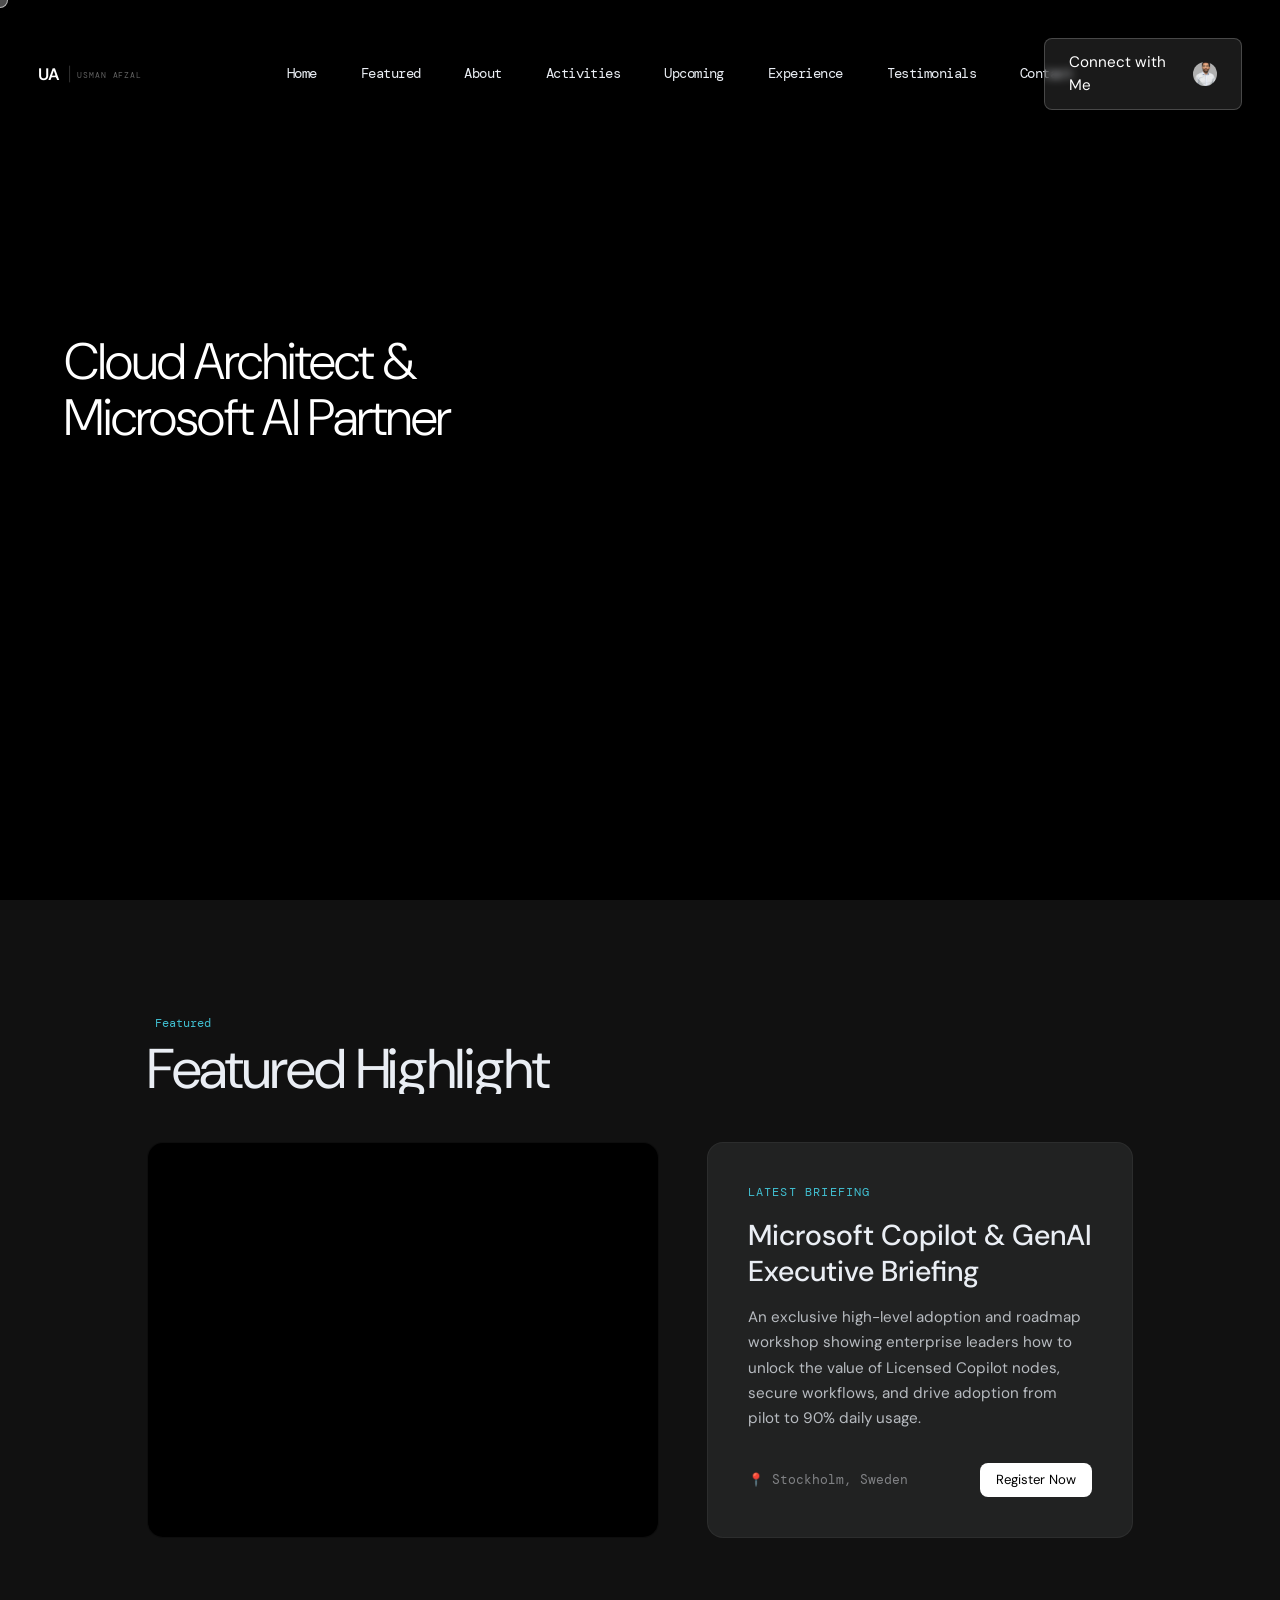
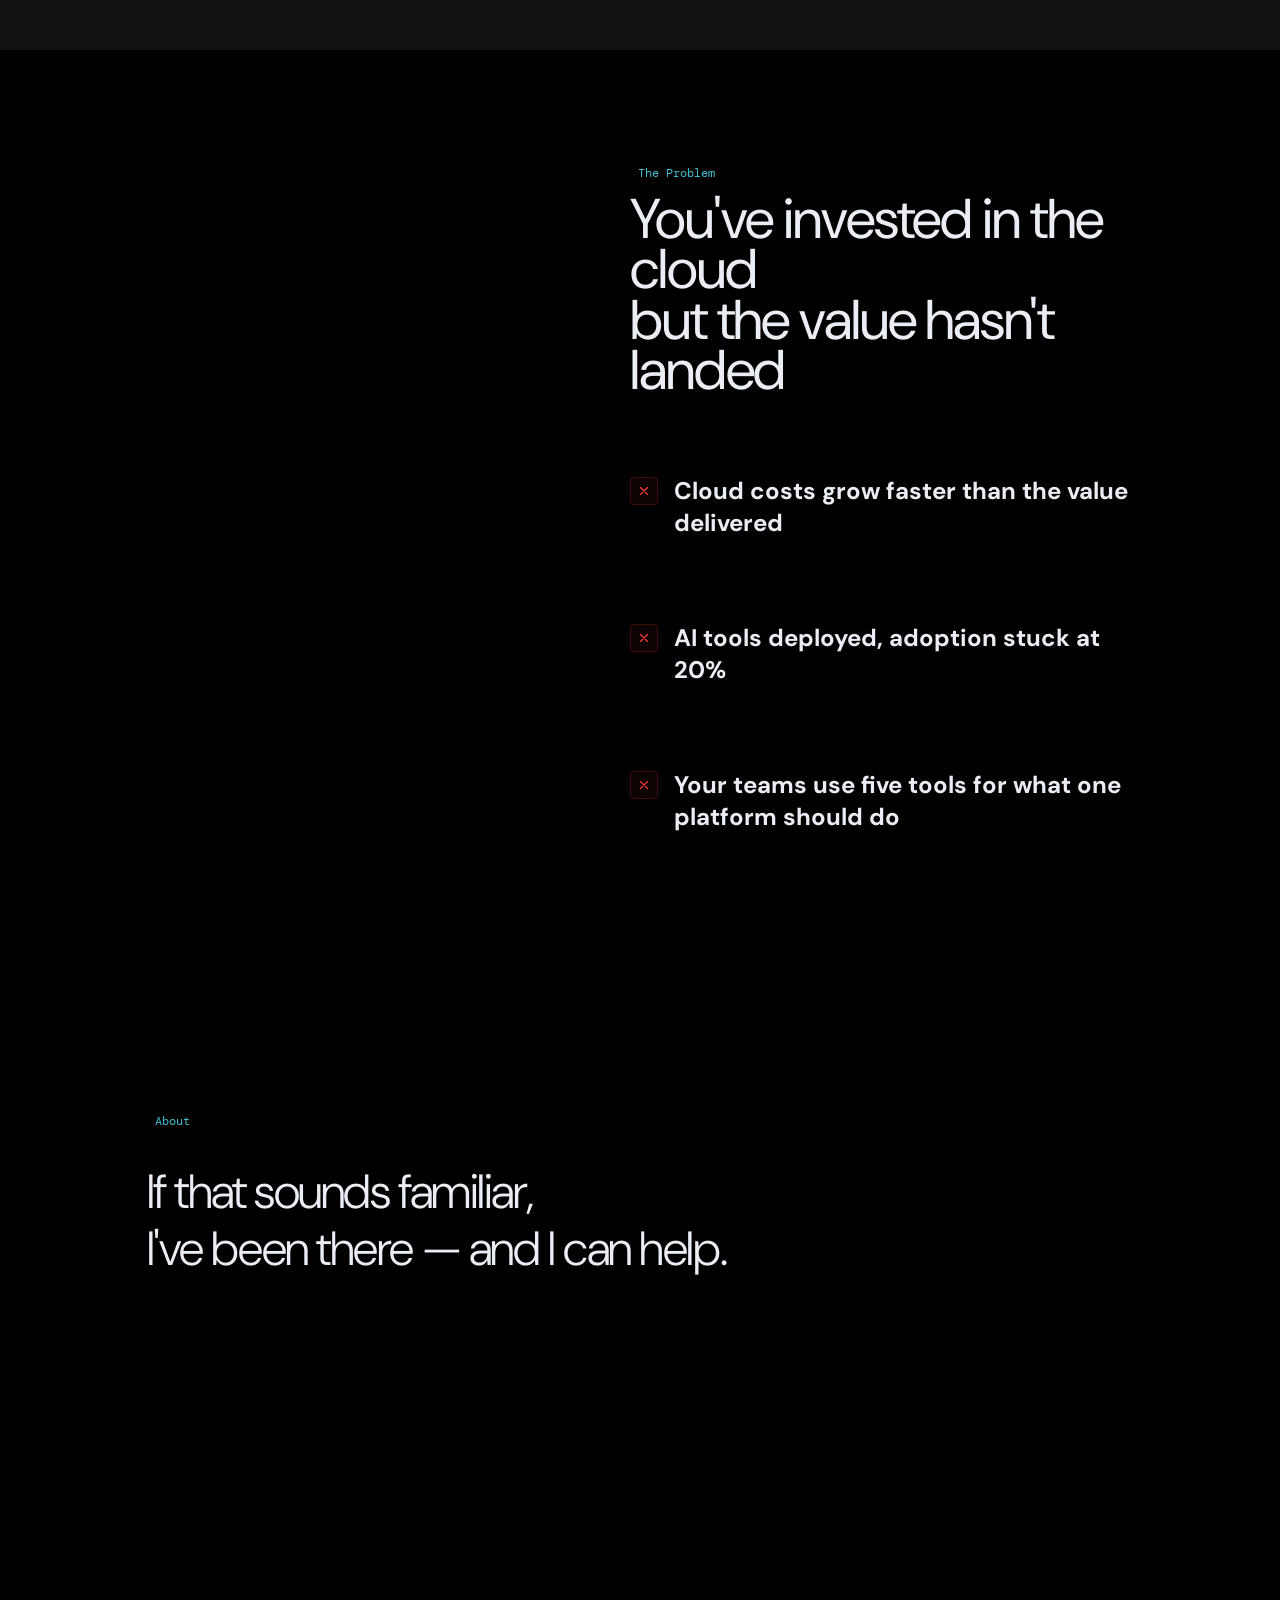
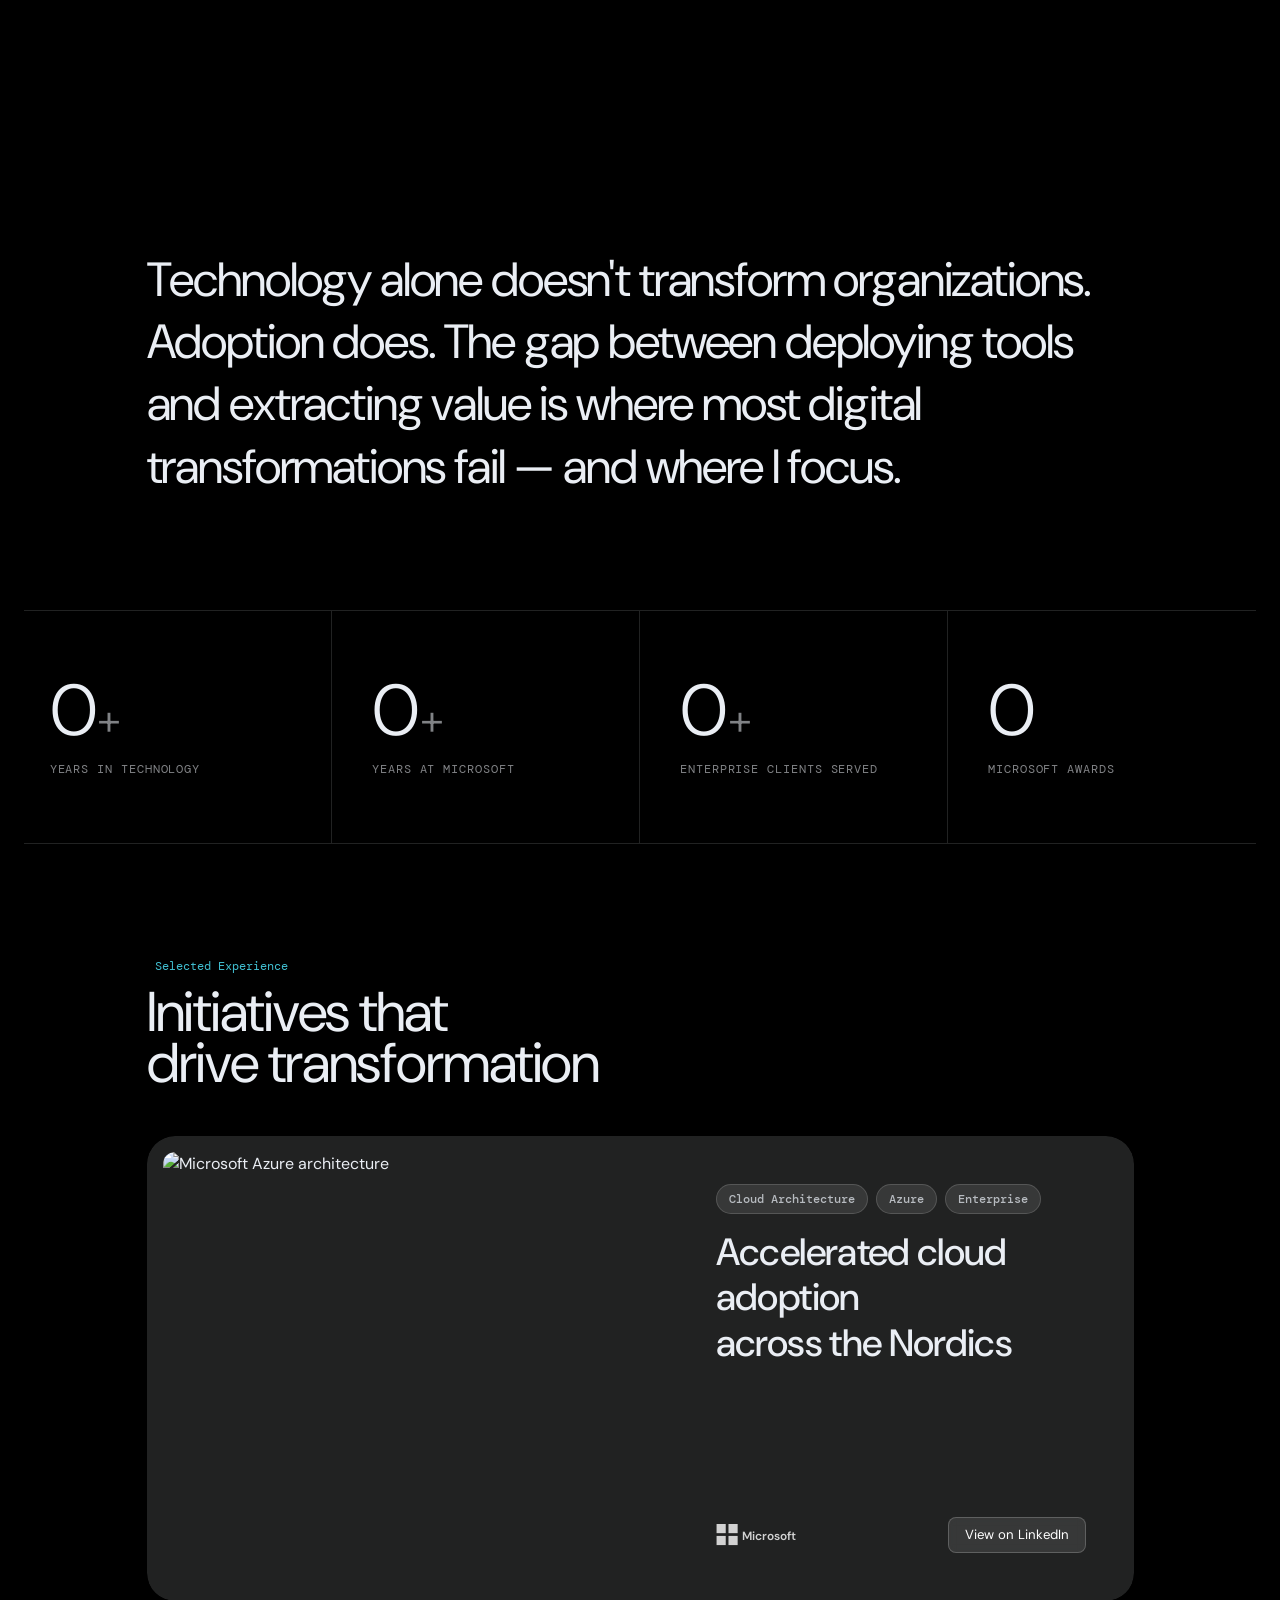
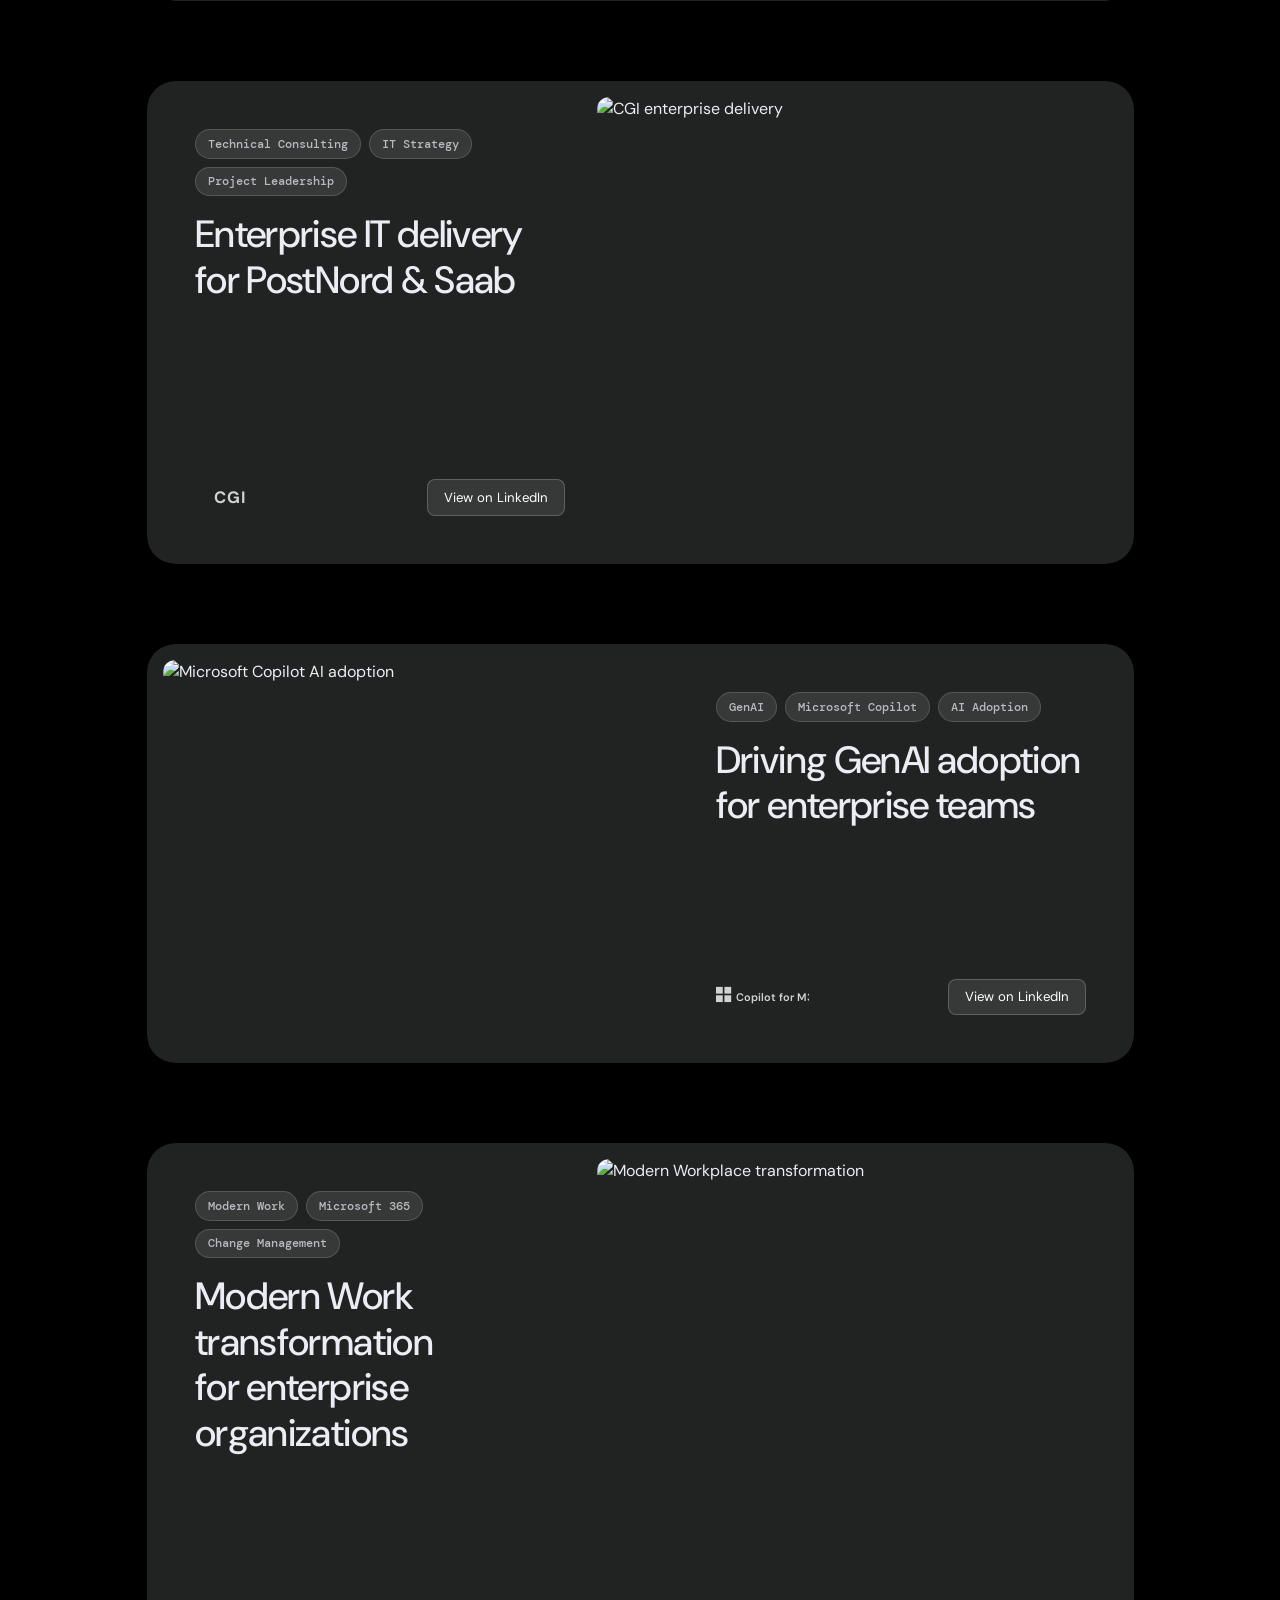
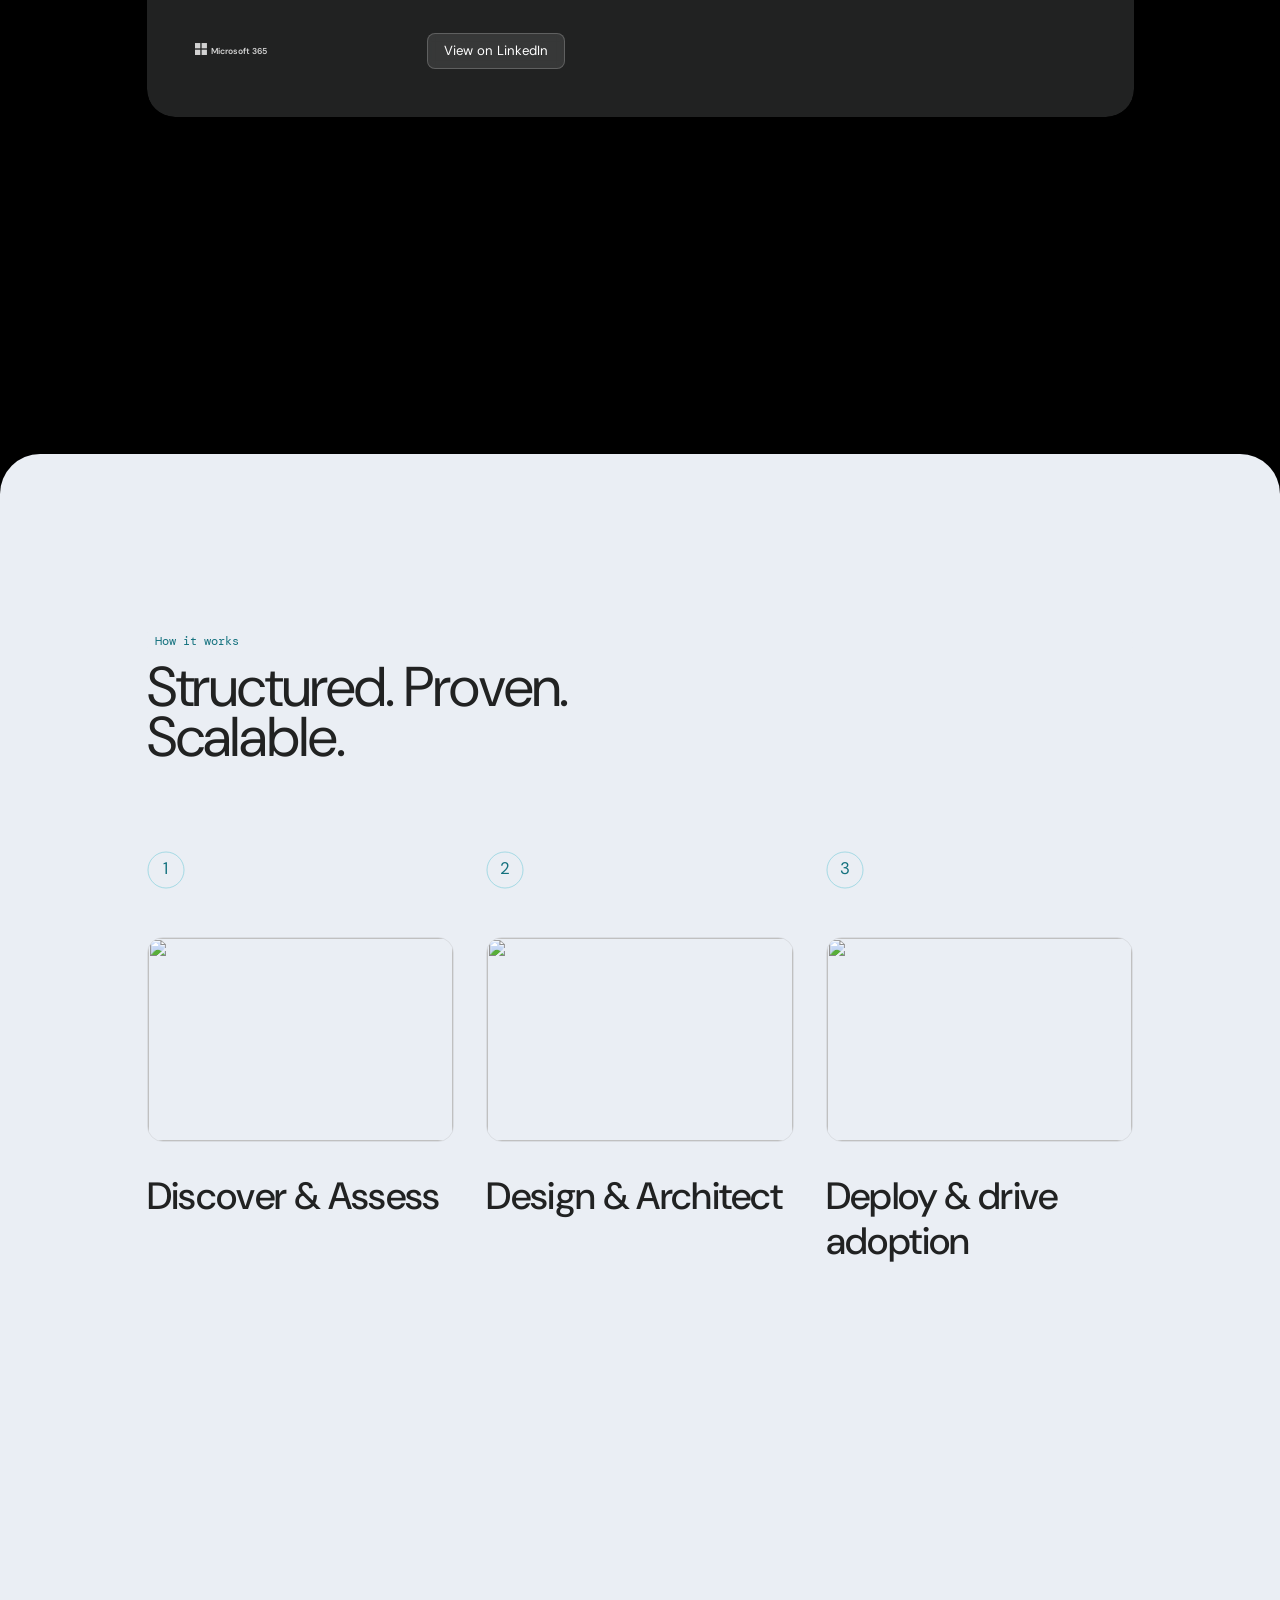
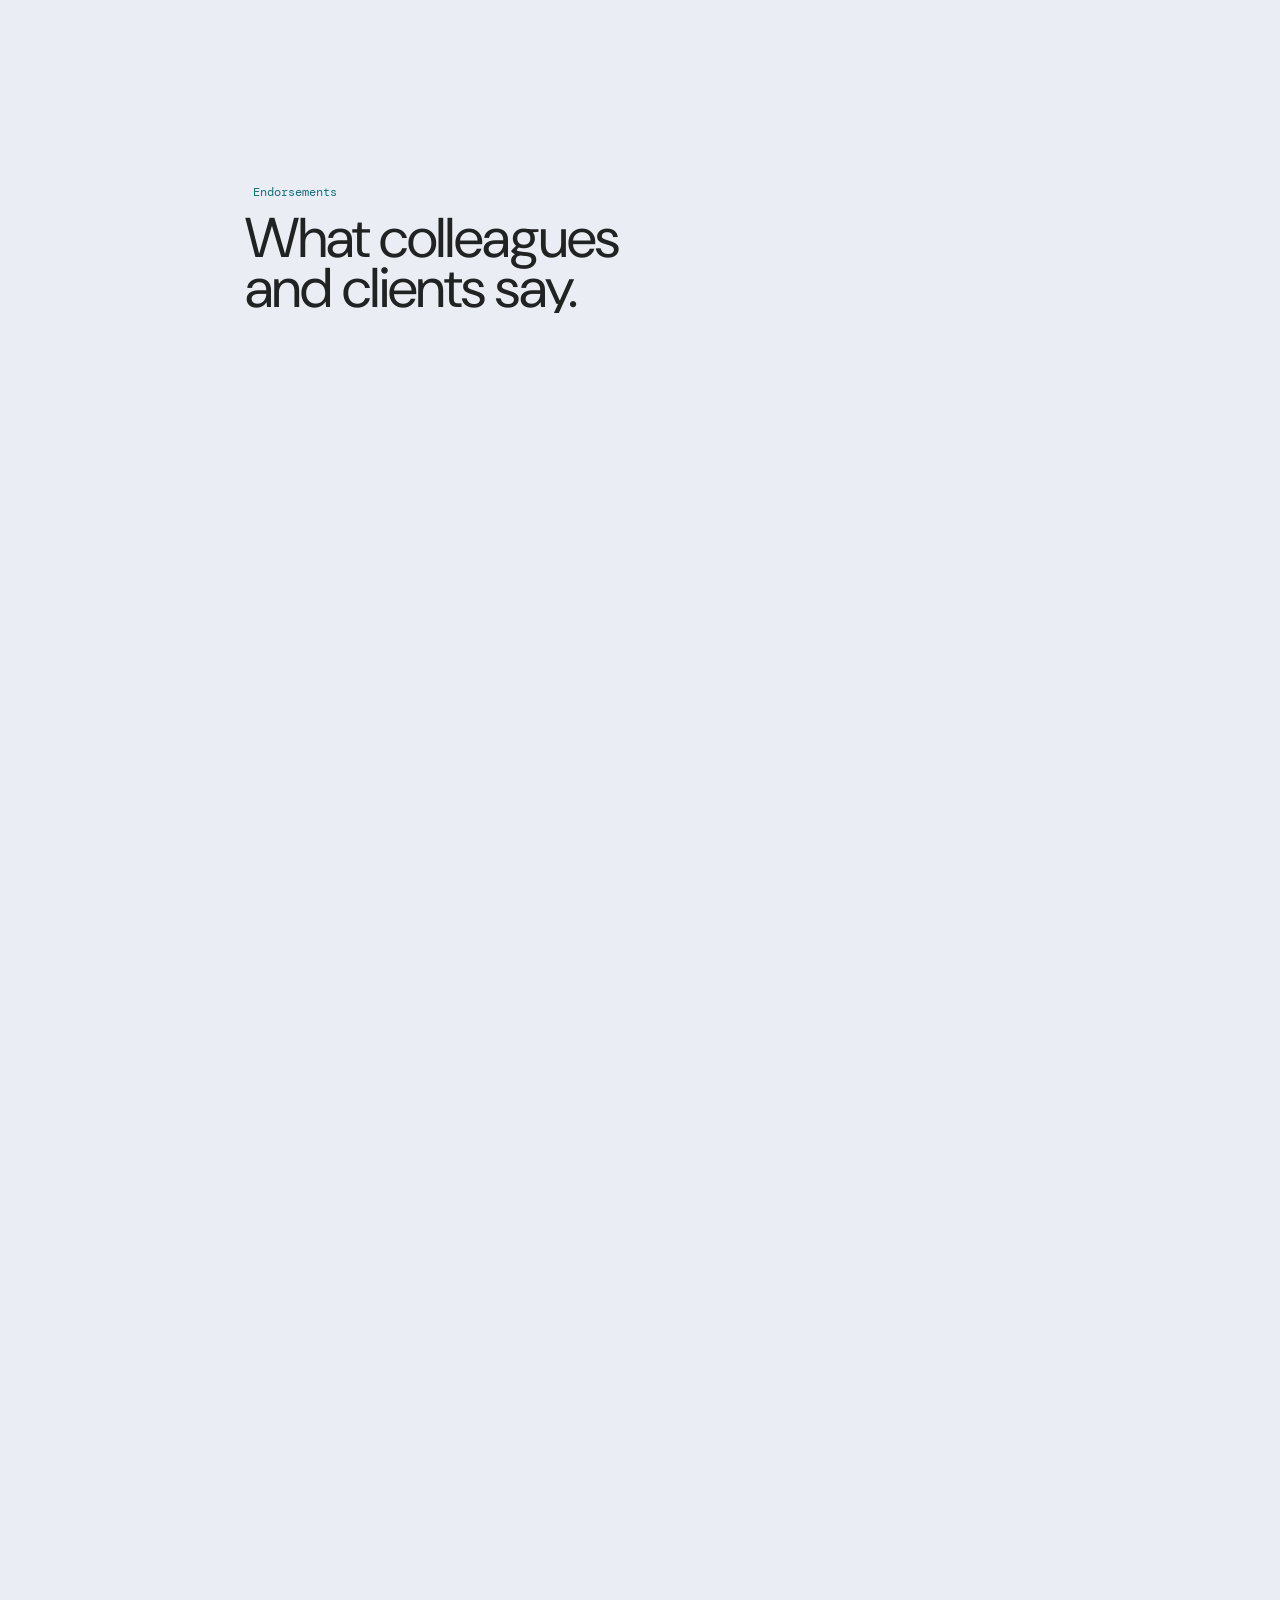
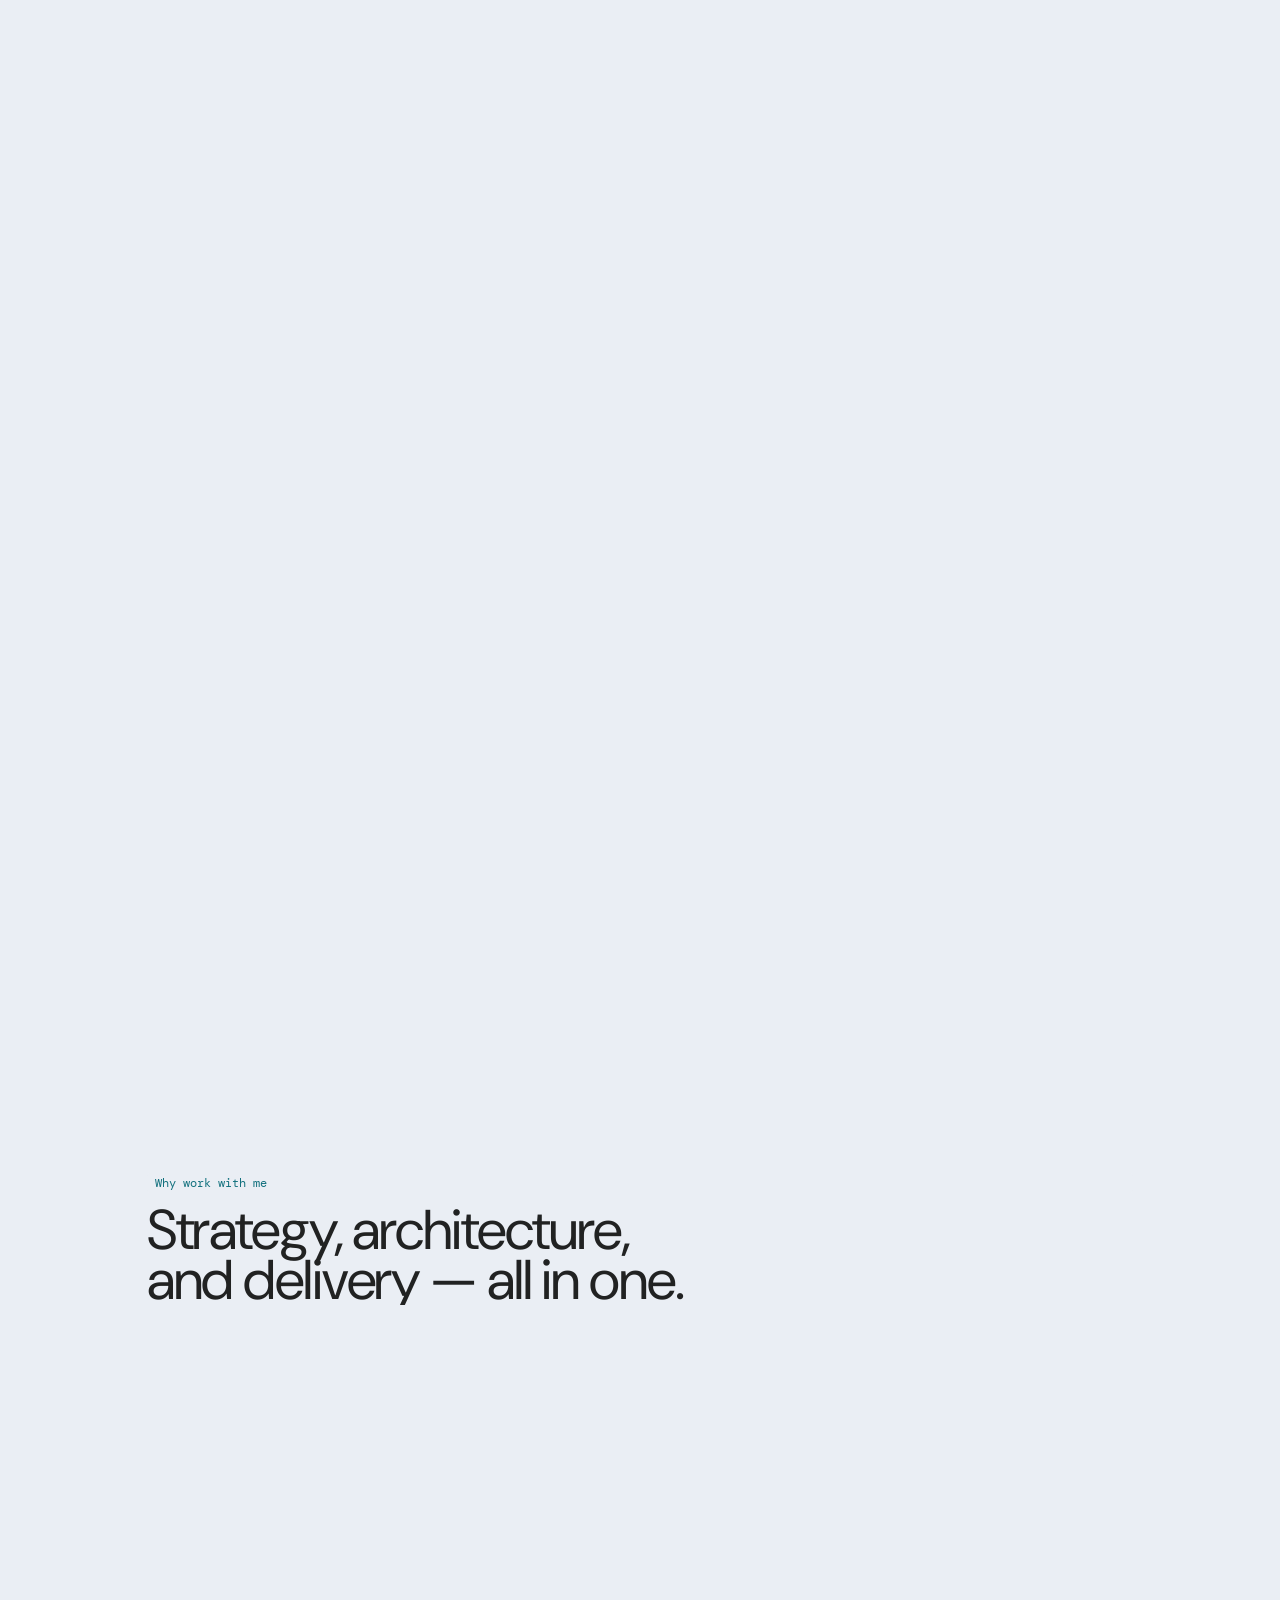
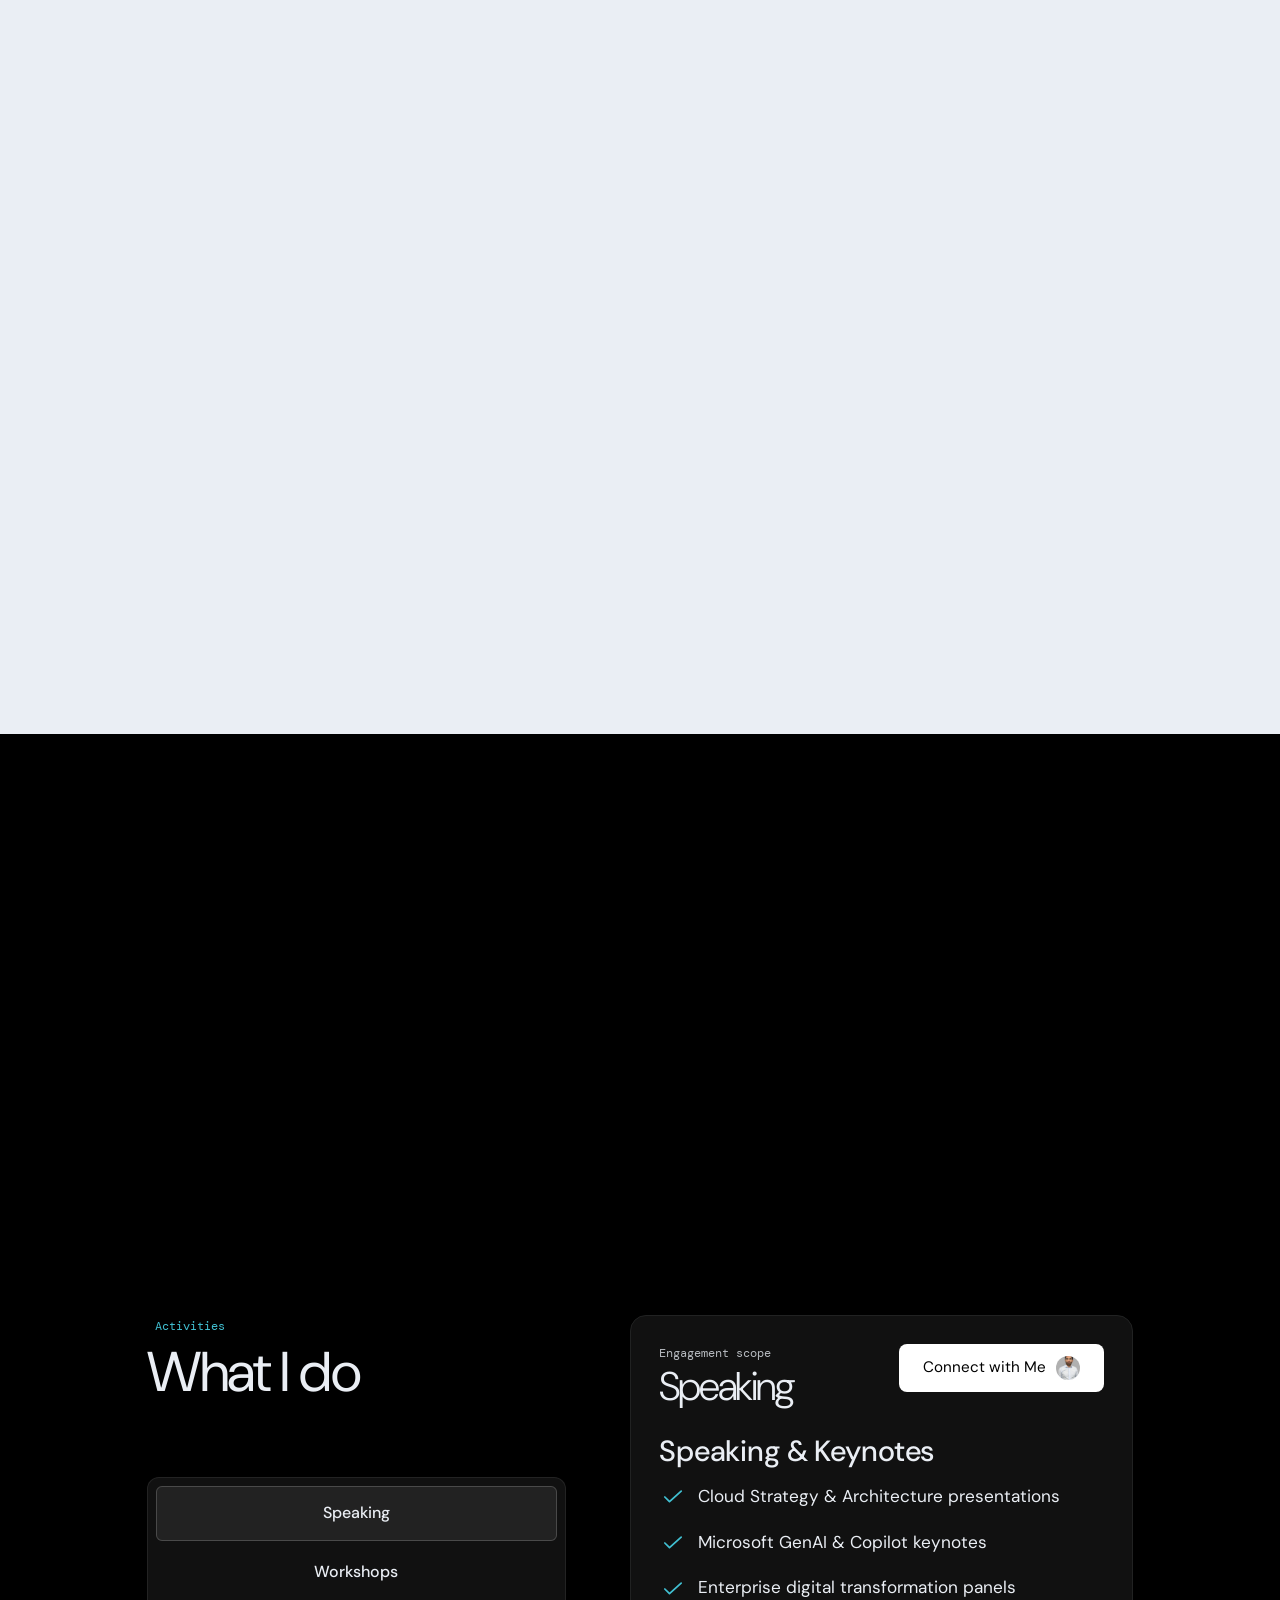
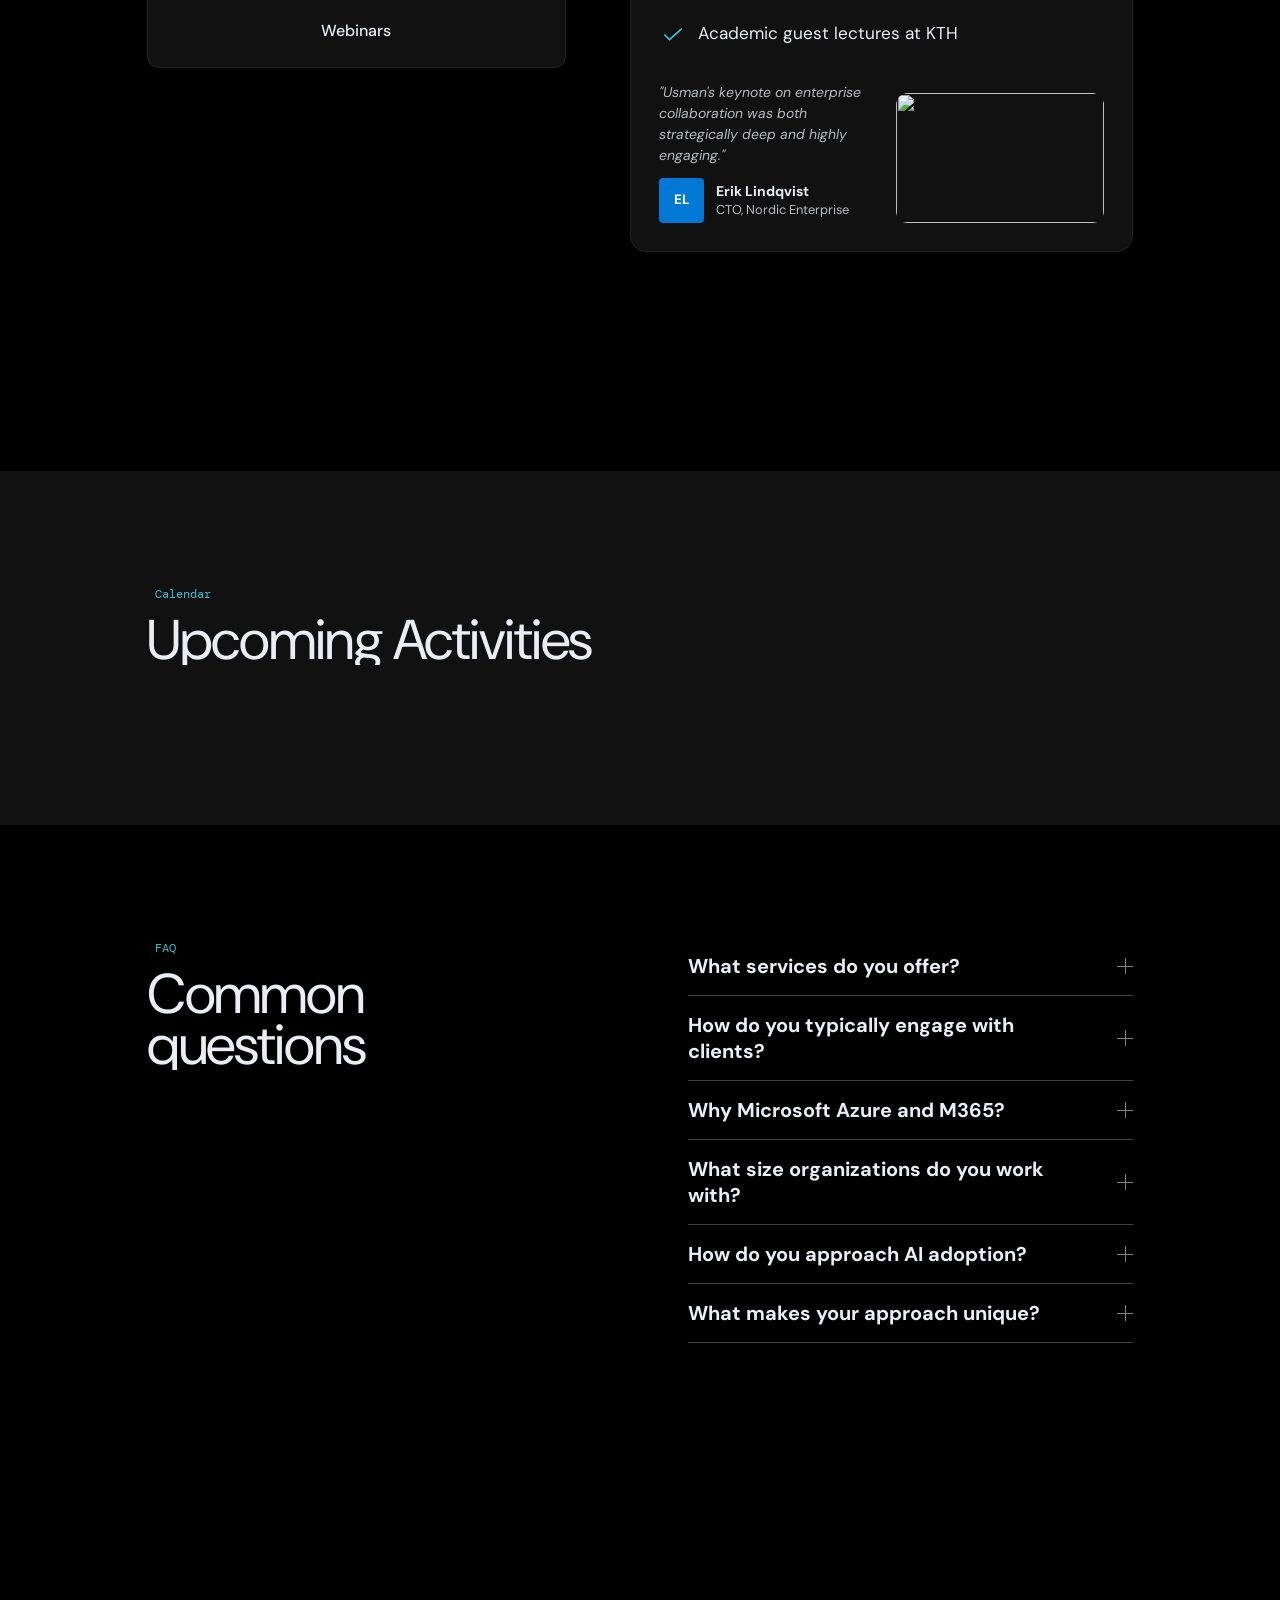
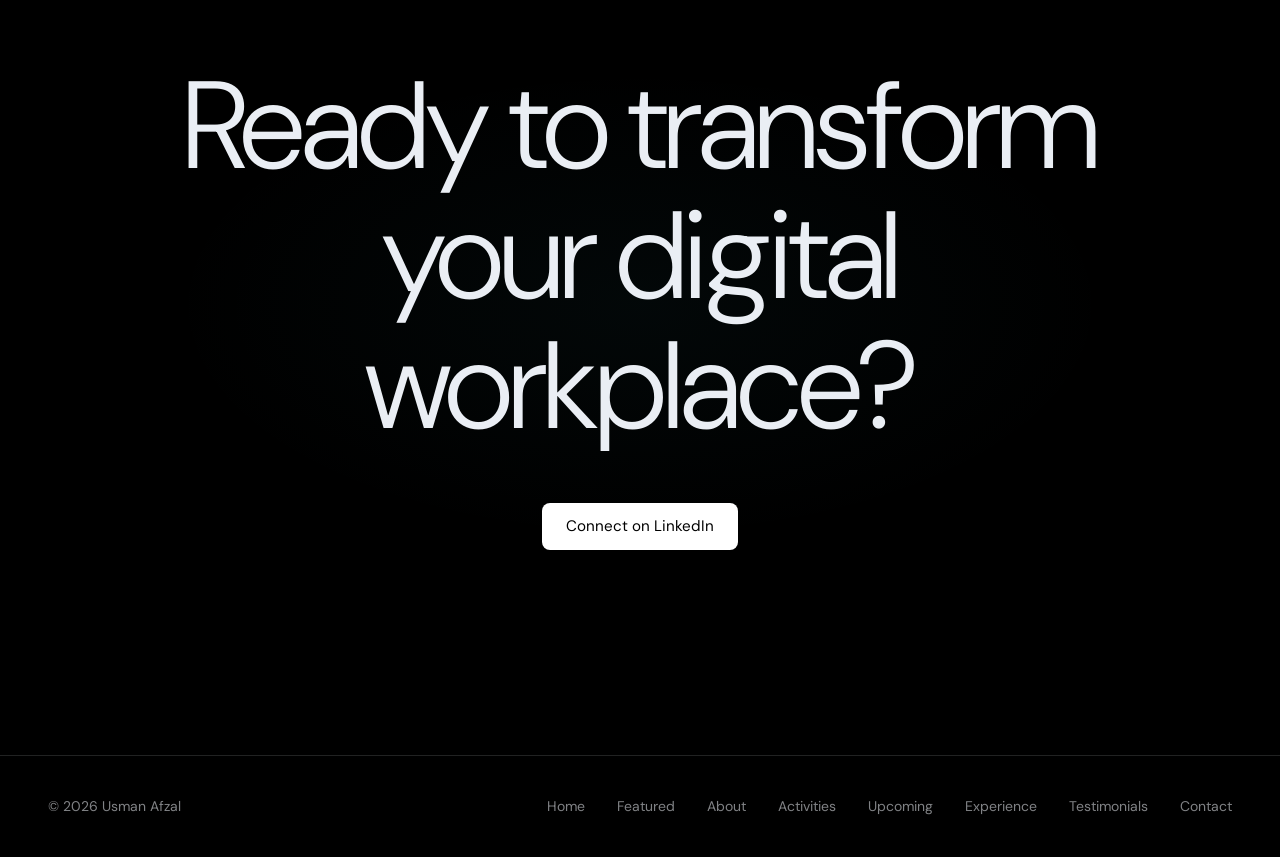
==== commit 237a1aca: "UI changes" ====
--- a/index.html
+++ b/index.html
@@ -81,10 +81,14 @@
       </a>
       <div class="nav-sep"></div>
       <div class="nav-links">
+        <a href="#hero" class="nav-link">Home</a>
+        <a href="#featured" class="nav-link">Featured</a>
+        <a href="#about" class="nav-link">About</a>
+        <a href="#activities" class="nav-link">Activities</a>
+        <a href="#upcoming" class="nav-link">Upcoming</a>
         <a href="#work" class="nav-link">Experience</a>
-        <a href="#process" class="nav-link">Approach</a>
         <a href="#reviews" class="nav-link">Testimonials</a>
-        <a href="#services" class="nav-link">Services</a>
+        <a href="#contact" class="nav-link">Contact</a>
       </div>
     </div>
     <div class="nav-right">
@@ -97,10 +101,29 @@
           </div>
         </a>
       </div>
+      <button class="burger-btn" id="burgerBtn" aria-label="Toggle Menu">
+        <span></span>
+        <span></span>
+        <span></span>
+      </button>
     </div>
   </div>
   <div class="nav-prog" id="navProg"></div>
 </nav>
+
+<!-- MOBILE MENU OVERLAY -->
+<div class="mob-menu" id="mobMenu">
+  <div class="mob-menu-in">
+    <a href="#hero" class="mob-menu-link">Home</a>
+    <a href="#featured" class="mob-menu-link">Featured</a>
+    <a href="#about" class="mob-menu-link">About</a>
+    <a href="#activities" class="mob-menu-link">Activities</a>
+    <a href="#upcoming" class="mob-menu-link">Upcoming</a>
+    <a href="#work" class="mob-menu-link">Experience</a>
+    <a href="#reviews" class="mob-menu-link">Testimonials</a>
+    <a href="#contact" class="mob-menu-link">Contact</a>
+  </div>
+</div>
 
 <!-- ══ HERO ══ -->
 <section class="hero" id="hero">
@@ -171,6 +194,46 @@
   </div>
 </section>
 
+<!-- ══ FEATURED HIGHLIGHT ══ -->
+<section class="sec" id="featured" style="background:var(--bg2)">
+  <div class="w">
+    <div class="sec-intro in-wrap">
+      <div class="ey" data-ey><span class="ey-bg"></span><span class="ey-t">Featured</span></div>
+      <h2 class="h2" data-split-h2>Featured Highlight</h2>
+    </div>
+    <div class="feat-section-grid">
+      <div class="feat-video-box">
+        <div class="feat-video-inner">
+          <iframe 
+            src="https://www.youtube.com/embed/dQw4w9WgXcQ" 
+            title="YouTube video player" 
+            frameborder="0" 
+            allow="accelerometer; autoplay; clipboard-write; encrypted-media; gyroscope; picture-in-picture; web-share" 
+            allowfullscreen>
+          </iframe>
+        </div>
+      </div>
+      <div class="feat-event-box">
+        <div class="feat-event-card">
+          <div class="feat-event-card-bg"></div>
+          <div class="feat-event-card-content">
+            <span class="feat-event-eyebrow">LATEST BRIEFING</span>
+            <h3 class="feat-event-title">Microsoft Copilot &amp; GenAI Executive Briefing</h3>
+            <p class="feat-event-desc">An exclusive high-level adoption and roadmap workshop showing enterprise leaders how to unlock the value of Licensed Copilot nodes, secure workflows, and drive adoption from pilot to 90% daily usage.</p>
+            <div class="feat-event-footer">
+              <span class="feat-event-meta">📍 Stockholm, Sweden</span>
+              <a href="https://www.linkedin.com/in/usafzal/" target="_blank" class="btn btn-p btn-sm">
+                <div class="btn-fill"></div>
+                <div class="btn-in">Register Now</div>
+              </a>
+            </div>
+          </div>
+        </div>
+      </div>
+    </div>
+  </div>
+</section>
+
 <!-- ══ PROBLEMS ══ -->
 <section class="sec" style="background:var(--black)">
   <div class="w">
@@ -218,7 +281,7 @@
 </section>
 
 <!-- ══ INTRO BRIDGE ══ -->
-<section class="sec" style="background:var(--black)">
+<section class="sec" id="about" style="background:var(--black)">
   <div class="w">
     <div class="intro-bridge">
       <div class="ey" data-ey style="margin-bottom:2rem"><span class="ey-bg"></span><span class="ey-t">About</span></div>
@@ -473,43 +536,55 @@
 </div></div>
 
 <!-- ══ SERVICES / TABS ══ -->
-<section class="sec-sv" id="services">
+<section class="sec-sv" id="activities">
   <div class="w">
     <div class="tabs-layout">
       <div class="tabs-left">
         <div class="sec-intro">
-          <div class="ey" data-ey><span class="ey-bg"></span><span class="ey-t">Services</span></div>
+          <div class="ey" data-ey><span class="ey-bg"></span><span class="ey-t">Activities</span></div>
           <h2 class="h2" data-split-h2>What I do</h2>
         </div>
         <div class="fbar" id="fbar">
-          <button class="fb on" data-t="0"><div class="fb-bg"></div><span class="fb-t">Cloud Strategy</span></button>
-          <button class="fb" data-t="1"><div class="fb-bg"></div><span class="fb-t">AI &amp; Copilot</span></button>
-          <button class="fb" data-t="2"><div class="fb-bg"></div><span class="fb-t">Modern Work</span></button>
+          <button class="fb on" data-t="0"><div class="fb-bg"></div><span class="fb-t">Speaking</span></button>
+          <button class="fb" data-t="1"><div class="fb-bg"></div><span class="fb-t">Workshops</span></button>
+          <button class="fb" data-t="2"><div class="fb-bg"></div><span class="fb-t">Webinars</span></button>
         </div>
       </div>
       <div class="tabs-right">
         <div class="tp on" id="tp0">
           <div class="tp-in">
-            <div class="tp-top"><div><div class="tp-price-lbl">Engagement scope</div><div class="tp-price">Enterprise</div></div><div class="mag"><a href="https://www.linkedin.com/in/usafzal/" target="_blank" class="btn btn-p btn-lg" data-mag><div class="btn-fill"></div><div class="btn-in" style="display:flex;align-items:center;gap:10px;"><span>Connect with Me</span><img src="usman-profile.png" style="width:24px;height:24px;border-radius:50%;object-fit:cover;flex:none;" alt=""></div></a></div></div>
-            <div><h3 class="tp-h">Cloud Strategy &amp; Architecture</h3><div class="feat-list"><div class="fi"><span class="fi-ico"><svg viewBox="0 0 24 24" fill="none"><path d="M5 12l4 4L19 7" stroke="#41c0d2" stroke-width="1.5" stroke-linecap="round" stroke-linejoin="round"/></svg></span>Azure solution design &amp; architecture</div><div class="fi"><span class="fi-ico"><svg viewBox="0 0 24 24" fill="none"><path d="M5 12l4 4L19 7" stroke="#41c0d2" stroke-width="1.5" stroke-linecap="round" stroke-linejoin="round"/></svg></span>Cloud migration roadmap &amp; planning</div><div class="fi"><span class="fi-ico"><svg viewBox="0 0 24 24" fill="none"><path d="M5 12l4 4L19 7" stroke="#41c0d2" stroke-width="1.5" stroke-linecap="round" stroke-linejoin="round"/></svg></span>Governance framework &amp; cost optimization</div><div class="fi"><span class="fi-ico"><svg viewBox="0 0 24 24" fill="none"><path d="M5 12l4 4L19 7" stroke="#41c0d2" stroke-width="1.5" stroke-linecap="round" stroke-linejoin="round"/></svg></span>Executive stakeholder alignment</div></div></div>
-            <div class="tp-btm"><div><p class="tp-q">"Our Azure costs dropped 28% while deployment speed tripled."</p><div class="tp-person"><div style="width:2.825rem;height:2.825rem;border-radius:4px;background:#0078d4;display:flex;align-items:center;justify-content:center;font-weight:700;color:white;font-size:.85rem;flex:none">EL</div><div><div class="tp-pn">Erik Lindqvist</div><div class="tp-pc">CTO, Nordic Enterprise</div></div></div></div><div class="tp-vis"><img src="https://cdn.prod.website-files.com/685992d920f7167b41444649/686bc589c7e82c1afb6c8a16_mf-work-indigo.avif" alt="" loading="lazy"></div></div>
+            <div class="tp-top"><div><div class="tp-price-lbl">Engagement scope</div><div class="tp-price">Speaking</div></div><div class="mag"><a href="https://www.linkedin.com/in/usafzal/" target="_blank" class="btn btn-p btn-lg" data-mag><div class="btn-fill"></div><div class="btn-in" style="display:flex;align-items:center;gap:10px;"><span>Connect with Me</span><img src="usman-profile.png" style="width:24px;height:24px;border-radius:50%;object-fit:cover;flex:none;" alt=""></div></a></div></div>
+            <div><h3 class="tp-h">Speaking &amp; Keynotes</h3><div class="feat-list"><div class="fi"><span class="fi-ico"><svg viewBox="0 0 24 24" fill="none"><path d="M5 12l4 4L19 7" stroke="#41c0d2" stroke-width="1.5" stroke-linecap="round" stroke-linejoin="round"/></svg></span>Cloud Strategy &amp; Architecture presentations</div><div class="fi"><span class="fi-ico"><svg viewBox="0 0 24 24" fill="none"><path d="M5 12l4 4L19 7" stroke="#41c0d2" stroke-width="1.5" stroke-linecap="round" stroke-linejoin="round"/></svg></span>Microsoft GenAI &amp; Copilot keynotes</div><div class="fi"><span class="fi-ico"><svg viewBox="0 0 24 24" fill="none"><path d="M5 12l4 4L19 7" stroke="#41c0d2" stroke-width="1.5" stroke-linecap="round" stroke-linejoin="round"/></svg></span>Enterprise digital transformation panels</div><div class="fi"><span class="fi-ico"><svg viewBox="0 0 24 24" fill="none"><path d="M5 12l4 4L19 7" stroke="#41c0d2" stroke-width="1.5" stroke-linecap="round" stroke-linejoin="round"/></svg></span>Academic guest lectures at KTH</div></div></div>
+            <div class="tp-btm"><div><p class="tp-q">"Usman's keynote on enterprise collaboration was both strategically deep and highly engaging."</p><div class="tp-person"><div style="width:2.825rem;height:2.825rem;border-radius:4px;background:#0078d4;display:flex;align-items:center;justify-content:center;font-weight:700;color:white;font-size:.85rem;flex:none">EL</div><div><div class="tp-pn">Erik Lindqvist</div><div class="tp-pc">CTO, Nordic Enterprise</div></div></div></div><div class="tp-vis"><img src="https://cdn.prod.website-files.com/685992d920f7167b41444649/686bc589c7e82c1afb6c8a16_mf-work-indigo.avif" alt="" loading="lazy"></div></div>
           </div>
         </div>
         <div class="tp" id="tp1">
           <div class="tp-in">
-            <div class="tp-top"><div><div class="tp-price-lbl">Engagement scope</div><div class="tp-price">Advisory</div></div><div class="mag"><a href="https://www.linkedin.com/in/usafzal/" target="_blank" class="btn btn-p btn-lg" data-mag><div class="btn-fill"></div><div class="btn-in" style="display:flex;align-items:center;gap:10px;"><span>Connect with Me</span><img src="usman-profile.png" style="width:24px;height:24px;border-radius:50%;object-fit:cover;flex:none;" alt=""></div></a></div></div>
-            <div><h3 class="tp-h">GenAI &amp; Microsoft Copilot</h3><div class="feat-list"><div class="fi"><span class="fi-ico"><svg viewBox="0 0 24 24" fill="none"><path d="M5 12l4 4L19 7" stroke="#41c0d2" stroke-width="1.5" stroke-linecap="round" stroke-linejoin="round"/></svg></span>Copilot readiness assessment</div><div class="fi"><span class="fi-ico"><svg viewBox="0 0 24 24" fill="none"><path d="M5 12l4 4L19 7" stroke="#41c0d2" stroke-width="1.5" stroke-linecap="round" stroke-linejoin="round"/></svg></span>Deployment strategy &amp; governance</div><div class="fi"><span class="fi-ico"><svg viewBox="0 0 24 24" fill="none"><path d="M5 12l4 4L19 7" stroke="#41c0d2" stroke-width="1.5" stroke-linecap="round" stroke-linejoin="round"/></svg></span>Adoption enablement &amp; training</div><div class="fi"><span class="fi-ico"><svg viewBox="0 0 24 24" fill="none"><path d="M5 12l4 4L19 7" stroke="#41c0d2" stroke-width="1.5" stroke-linecap="round" stroke-linejoin="round"/></svg></span>ROI measurement &amp; reporting</div></div></div>
-            <div class="tp-btm"><div><p class="tp-q">"From pilot to 2,000 active Copilot users in 90 days."</p><div class="tp-person"><div style="width:2.825rem;height:2.825rem;border-radius:4px;background:#6264a7;display:flex;align-items:center;justify-content:center;font-weight:700;color:white;font-size:.85rem;flex:none">MS</div><div><div class="tp-pn">Maria Svensson</div><div class="tp-pc">Head of Digital</div></div></div></div><div class="tp-vis"><img src="https://cdn.prod.website-files.com/685992d920f7167b41444649/686bc5890c8d9aac911aae40_mf-work-nimbi.avif" alt="" loading="lazy"></div></div>
+            <div class="tp-top"><div><div class="tp-price-lbl">Engagement scope</div><div class="tp-price">Workshops</div></div><div class="mag"><a href="https://www.linkedin.com/in/usafzal/" target="_blank" class="btn btn-p btn-lg" data-mag><div class="btn-fill"></div><div class="btn-in" style="display:flex;align-items:center;gap:10px;"><span>Connect with Me</span><img src="usman-profile.png" style="width:24px;height:24px;border-radius:50%;object-fit:cover;flex:none;" alt=""></div></a></div></div>
+            <div><h3 class="tp-h">Hands-on Workshops</h3><div class="feat-list"><div class="fi"><span class="fi-ico"><svg viewBox="0 0 24 24" fill="none"><path d="M5 12l4 4L19 7" stroke="#41c0d2" stroke-width="1.5" stroke-linecap="round" stroke-linejoin="round"/></svg></span>Azure Architecture design sessions</div><div class="fi"><span class="fi-ico"><svg viewBox="0 0 24 24" fill="none"><path d="M5 12l4 4L19 7" stroke="#41c0d2" stroke-width="1.5" stroke-linecap="round" stroke-linejoin="round"/></svg></span>Microsoft 365 enablement labs</div><div class="fi"><span class="fi-ico"><svg viewBox="0 0 24 24" fill="none"><path d="M5 12l4 4L19 7" stroke="#41c0d2" stroke-width="1.5" stroke-linecap="round" stroke-linejoin="round"/></svg></span>GenAI readiness &amp; governance bootcamps</div><div class="fi"><span class="fi-ico"><svg viewBox="0 0 24 24" fill="none"><path d="M5 12l4 4L19 7" stroke="#41c0d2" stroke-width="1.5" stroke-linecap="round" stroke-linejoin="round"/></svg></span>Change management training programs</div></div></div>
+            <div class="tp-btm"><div><p class="tp-q">"His hands-on workshop aligned our leadership team and gave us a clear 3-month AI roadmap."</p><div class="tp-person"><div style="width:2.825rem;height:2.825rem;border-radius:4px;background:#6264a7;display:flex;align-items:center;justify-content:center;font-weight:700;color:white;font-size:.85rem;flex:none">MS</div><div><div class="tp-pn">Maria Svensson</div><div class="tp-pc">Head of Digital</div></div></div></div><div class="tp-vis"><img src="https://cdn.prod.website-files.com/685992d920f7167b41444649/686bc5890c8d9aac911aae40_mf-work-nimbi.avif" alt="" loading="lazy"></div></div>
           </div>
         </div>
         <div class="tp" id="tp2">
           <div class="tp-in">
-            <div class="tp-top"><div><div class="tp-price-lbl">Engagement scope</div><div class="tp-price">Programme</div></div><div class="mag"><a href="https://www.linkedin.com/in/usafzal/" target="_blank" class="btn btn-p btn-lg" data-mag><div class="btn-fill"></div><div class="btn-in" style="display:flex;align-items:center;gap:10px;"><span>Connect with Me</span><img src="usman-profile.png" style="width:24px;height:24px;border-radius:50%;object-fit:cover;flex:none;" alt=""></div></a></div></div>
-            <div><h3 class="tp-h">Microsoft 365 &amp; Modern Work</h3><div class="feat-list"><div class="fi"><span class="fi-ico"><svg viewBox="0 0 24 24" fill="none"><path d="M5 12l4 4L19 7" stroke="#41c0d2" stroke-width="1.5" stroke-linecap="round" stroke-linejoin="round"/></svg></span>M365 adoption &amp; engagement programs</div><div class="fi"><span class="fi-ico"><svg viewBox="0 0 24 24" fill="none"><path d="M5 12l4 4L19 7" stroke="#41c0d2" stroke-width="1.5" stroke-linecap="round" stroke-linejoin="round"/></svg></span>Teams &amp; Power Platform enablement</div><div class="fi"><span class="fi-ico"><svg viewBox="0 0 24 24" fill="none"><path d="M5 12l4 4L19 7" stroke="#41c0d2" stroke-width="1.5" stroke-linecap="round" stroke-linejoin="round"/></svg></span>Change management &amp; communication</div><div class="fi"><span class="fi-ico"><svg viewBox="0 0 24 24" fill="none"><path d="M5 12l4 4L19 7" stroke="#41c0d2" stroke-width="1.5" stroke-linecap="round" stroke-linejoin="round"/></svg></span>Scalable training &amp; enablement frameworks</div></div></div>
-            <div class="tp-btm"><div><p class="tp-q">"Teams adoption jumped from 35% to 91% within a year."</p><div class="tp-person"><div style="width:2.825rem;height:2.825rem;border-radius:4px;background:#005a9e;display:flex;align-items:center;justify-content:center;font-weight:700;color:white;font-size:.85rem;flex:none">JB</div><div><div class="tp-pn">Johan Bergström</div><div class="tp-pc">IT Director</div></div></div></div><div class="tp-vis"><img src="https://cdn.prod.website-files.com/685992d920f7167b41444649/69f37c0e86c79c3103644845_mf-work-compaan.jpg" alt="" loading="lazy"></div></div>
-          </div>
-        </div>
-      </div>
+            <div class="tp-top"><div><div class="tp-price-lbl">Engagement scope</div><div class="tp-price">Webinars</div></div><div class="mag"><a href="https://www.linkedin.com/in/usafzal/" target="_blank" class="btn btn-p btn-lg" data-mag><div class="btn-fill"></div><div class="btn-in" style="display:flex;align-items:center;gap:10px;"><span>Connect with Me</span><img src="usman-profile.png" style="width:24px;height:24px;border-radius:50%;object-fit:cover;flex:none;" alt=""></div></a></div></div>
+            <div><h3 class="tp-h">Webinars &amp; Digital Events</h3><div class="feat-list"><div class="fi"><span class="fi-ico"><svg viewBox="0 0 24 24" fill="none"><path d="M5 12l4 4L19 7" stroke="#41c0d2" stroke-width="1.5" stroke-linecap="round" stroke-linejoin="round"/></svg></span>Monthly Copilot readiness webinars</div><div class="fi"><span class="fi-ico"><svg viewBox="0 0 24 24" fill="none"><path d="M5 12l4 4L19 7" stroke="#41c0d2" stroke-width="1.5" stroke-linecap="round" stroke-linejoin="round"/></svg></span>Azure governance &amp; cost optimization deep-dives</div><div class="fi"><span class="fi-ico"><svg viewBox="0 0 24 24" fill="none"><path d="M5 12l4 4L19 7" stroke="#41c0d2" stroke-width="1.5" stroke-linecap="round" stroke-linejoin="round"/></svg></span>Viva adoption strategies and live Q&amp;A</div><div class="fi"><span class="fi-ico"><svg viewBox="0 0 24 24" fill="none"><path d="M5 12l4 4L19 7" stroke="#41c0d2" stroke-width="1.5" stroke-linecap="round" stroke-linejoin="round"/></svg></span>Virtual executive alignment webinars</div></div></div>
+            <div class="tp-btm"><div><p class="tp-q">"The Teams and Power Platform webinar had over 500 attendees and immediate practical takeaways."</p><div class="tp-person"><div style="width:2.825rem;height:2.825rem;border-radius:4px;background:#005a9e;display:flex;align-items:center;justify-content:center;font-weight:700;color:white;font-size:.85rem;flex:none">JB</div><div><div class="tp-pn">Johan Bergström</div><div class="tp-pc">IT Director</div></div></div></div><div class="tp-vis"><img src="https://cdn.prod.website-files.com/685992d920f7167b41444649/69f37c0e86c79c3103644845_mf-work-compaan.jpg" alt="" loading="lazy"></div></div>
+          </div>
+        </div>
+      </div>
+    </div>
+  </div>
+</section>
+<!-- ══ UPCOMING EVENTS ══ -->
+<section class="sec" id="upcoming" style="background:var(--bg2)">
+  <div class="w">
+    <div class="sec-intro in-wrap">
+      <div class="ey" data-ey><span class="ey-bg"></span><span class="ey-t">Calendar</span></div>
+      <h2 class="h2" data-split-h2>Upcoming Activities</h2>
+    </div>
+    <div class="events-grid" id="eventsContainer">
+      <!-- Dynamically Loaded by JS -->
     </div>
   </div>
 </section>
@@ -538,7 +613,7 @@
 </section>
 
 <!-- ══ BOTTOM CTA ══ -->
-<section class="btm-cta">
+<section class="btm-cta" id="contact">
   <div class="cta-inner">
     <div class="cta-t" id="ctaText">Ready to transform<br>your digital workplace?</div>
     <div class="mag">
@@ -556,10 +631,14 @@
     <div class="ft-in">
       <span class="ft-copy">© <span id="yr"></span> Usman Afzal</span>
       <div class="ft-links">
+        <a href="#hero" class="ft-link">Home</a>
+        <a href="#featured" class="ft-link">Featured</a>
+        <a href="#about" class="ft-link">About</a>
+        <a href="#activities" class="ft-link">Activities</a>
+        <a href="#upcoming" class="ft-link">Upcoming</a>
         <a href="#work" class="ft-link">Experience</a>
-        <a href="#process" class="ft-link">Approach</a>
         <a href="#reviews" class="ft-link">Testimonials</a>
-        <a href="#services" class="ft-link">Services</a>
+        <a href="#contact" class="ft-link">Contact</a>
       </div>
     </div>
   </div>
--- a/style.css
+++ b/style.css
@@ -770,11 +770,24 @@
 .stat-val{display:inline}
 
 /* ─── RESPONSIVE ─── */
+@media (pointer: coarse), (hover: none) {
+  body {
+    cursor: auto !important;
+  }
+  a, button, [data-mag] {
+    cursor: pointer !important;
+  }
+  #cur {
+    display: none !important;
+  }
+}
+
 @media(max-width:1200px){
   .tabs-layout{grid-template-columns:1fr}
   .tabs-right{min-height:0}
   .proof-wrap{padding:0 8.33%}
 }
+
 @media(max-width:1024px){
   .prob-grid{grid-template-columns:1fr}
   .why-grid{grid-template-columns:1fr 1fr}
@@ -783,21 +796,405 @@
   .pc.wide{grid-column:auto}
   .tp-btm{grid-template-columns:1fr}
 }
+
 @media(max-width:768px){
   .w{width:calc(100% - 3rem)}
   .nav-links,.nav-sep{display:none}
-  .hero-h1{font-size:2.2rem}
-  .cta-t{font-size:3rem}
-  .h2{font-size:2.5rem;line-height:1.1}
+  
+  /* Header Mobile CTA adjustment */
+  .nav-in {
+    padding: 1rem 1.5rem !important;
+  }
+  .nav.sc .nav-in {
+    padding: 0.75rem 1.5rem !important;
+  }
+  .nav-right .btn-lg .btn-in {
+    padding: 0.45rem 0.75rem;
+    font-size: 0.8rem;
+    gap: 6px;
+  }
+  .nav-right .btn-lg .btn-in span {
+    display: none;
+  }
+  .nav-right .btn-lg .btn-in::after {
+    content: 'Connect';
+    font-weight: 500;
+  }
+  .nav-right .btn-lg img {
+    width: 20px !important;
+    height: 20px !important;
+  }
+  
+  /* Preloader Skeleton mobile tweaks */
+  .lsk-nav-mid {
+    display: none !important;
+  }
+  .lsk-hero {
+    align-items: center;
+    padding: 1rem 0;
+    text-align: center;
+  }
+  .lsk-btns-row {
+    flex-direction: column;
+    width: 100%;
+    align-items: center;
+    gap: 0.75rem;
+  }
+  .lsk-btn-lg {
+    width: 100% !important;
+  }
+  .lsk-mq {
+    display: none !important;
+  }
+
+  /* Hero Section mobile layout - beautiful stacking */
+  .hero {
+    height: auto;
+    min-height: 100svh;
+  }
+  .hero-outer {
+    padding: 0.5rem;
+  }
+  .hero-box {
+    position: relative;
+    inset: unset;
+    min-height: calc(100svh - 1rem);
+    padding: 6.5rem 1.25rem 3rem 1.25rem;
+    justify-content: flex-start;
+    align-items: center;
+    text-align: center;
+  }
+  .hero-img {
+    position: relative;
+    height: 240px;
+    margin-top: 0;
+    margin-bottom: 1.5rem;
+    order: -1; /* image above text */
+    right: auto;
+    bottom: auto;
+    opacity: 1 !important; /* ensure it stays visible */
+  }
+  .hero-cnt {
+    padding: 0;
+  }
+  .hero-inner {
+    max-width: 100%;
+    align-items: center;
+    padding-bottom: 0;
+  }
+  .hero-badges {
+    justify-content: center;
+    gap: 0.5rem;
+    flex-wrap: wrap;
+    margin-bottom: 1.5rem;
+  }
+  .hero-badge {
+    font-size: 0.7rem;
+    padding: 0.25rem 0.5rem;
+  }
+  .hero-h1{
+    font-size:2rem;
+    margin-bottom:1rem;
+    text-align: center !important;
+  }
+  .hero-sub{
+    font-size:0.95rem;
+    margin-bottom:1.5rem;
+    text-align: center !important;
+    margin-left: auto !important;
+    margin-right: auto !important;
+  }
+  .hero-btns {
+    justify-content: center;
+    flex-direction: column;
+    width: 100%;
+    gap: 0.75rem;
+  }
+  .hero-btns .mag {
+    width: 100%;
+  }
+  .hero-btns .btn {
+    width: 100%;
+    justify-content: center;
+  }
+
+  /* Headings & general typography */
+  .h2{font-size:2.2rem;line-height:1.1}
+  .cta-t{font-size:2.25rem;line-height:1.2;margin-bottom:2rem}
+  
+  /* Problem section columns and width adjustments */
+  .prob-grid {
+    gap: 2rem;
+  }
+  .prob-img {
+    width: 100%;
+    max-width: 100%;
+    margin-bottom: 0.5rem;
+  }
+  .pb-item {
+    gap: 0.75rem;
+  }
+  .pb-ico {
+    width: 1.5rem;
+    height: 1.5rem;
+  }
+  .pb-h {
+    font-size: 1.25rem;
+  }
+
+  /* Intro Bridge content stacking */
+  .intro-bridge-q {
+    font-size: 1.75rem;
+    margin-bottom: 2rem;
+  }
+  .intro-bridge-body {
+    gap: 2rem;
+    padding-top: 2rem;
+  }
+  .intro-bridge-p {
+    font-size: 0.95rem;
+    line-height: 1.7;
+  }
+  .intro-bridge-r {
+    flex-direction: column;
+    align-items: stretch;
+    width: 100%;
+    gap: 1.25rem;
+  }
+  .intro-bridge-r .mag {
+    width: 100%;
+  }
+  .intro-bridge-r .btn {
+    width: 100%;
+    justify-content: center;
+  }
+  .intro-bridge-arrow {
+    justify-content: center;
+    padding: 0.5rem 0;
+  }
+
+  /* Words section font scaling */
+  .words-t {
+    font-size: 1.6rem;
+    line-height: 1.4;
+  }
+
+  /* Work card scaling and alignment */
+  .wc {
+    padding: 0.5rem;
+  }
   .wc-grid,.wc-grid.flip{grid-template-columns:1fr}
   .wc-grid.flip .wm,.wc-grid.flip .wb{order:unset}
-  .why-grid,.how-nums,.how-steps{grid-template-columns:1fr}
-  .faq-layout{grid-template-columns:1fr}
-  .sec{padding:5rem 0}
-  .sec-xl,.sec-sv,.lt.sec-xl{padding:5rem 0}
-  .pc{padding:2rem 1.5rem}
-  .pc-q{font-size:1.2rem}
-  .in-wrap,.words-wrap,.work-list,.how-wrap,.why-grid,.proof-wrap,.tabs-layout,.faq-layout{padding-left:0;padding-right:0}
+  .wb {
+    padding: 1.25rem 0.75rem 0.75rem 0.75rem;
+    gap: 1.5rem;
+  }
+  .w-h {
+    font-size: 1.6rem;
+    line-height: 1.3;
+  }
+  .w-btm {
+    flex-direction: column;
+    align-items: flex-start;
+    gap: 1.25rem;
+  }
+  .w-btm .mag {
+    width: 100%;
+  }
+  .w-btm .btn {
+    width: 100%;
+    justify-content: center;
+  }
+
+  /* Process steps numbers restructuring */
+  .how-nums {
+    display: none !important;
+  }
+  .how-steps {
+    grid-template-columns: 1fr;
+    counter-reset: how-counter;
+    gap: 3rem !important;
+  }
+  .how-step {
+    position: relative;
+  }
+  .how-h {
+    font-size: 1.75rem;
+    line-height: 1.3;
+    display: flex;
+    align-items: center;
+    gap: 0.75rem;
+  }
+  .how-h::before {
+    counter-increment: how-counter;
+    content: counter(how-counter);
+    display: inline-flex;
+    align-items: center;
+    justify-content: center;
+    width: 2rem;
+    height: 2rem;
+    border: 1px solid var(--brand);
+    border-radius: 50%;
+    color: var(--brand);
+    font-family: var(--font);
+    font-weight: 500;
+    font-size: 1rem;
+    background: rgba(65, 192, 210, 0.05);
+    vertical-align: middle;
+    flex-shrink: 0;
+  }
+
+  /* Swipeable Services horizontal tabs selectors */
+  .fbar {
+    flex-direction: row;
+    overflow-x: auto;
+    white-space: nowrap;
+    -webkit-overflow-scrolling: touch;
+    gap: 0.5rem;
+    padding: 0.35rem;
+    scrollbar-width: none;
+  }
+  .fbar::-webkit-scrollbar {
+    display: none;
+  }
+  .fb {
+    flex: 1 0 auto;
+    padding: 0.75rem 1.25rem;
+    width: auto;
+  }
+
+  /* Service panels alignment */
+  .tabs-layout {
+    gap: 1.5rem !important;
+  }
+  .tp-top {
+    flex-direction: column;
+    align-items: flex-start;
+    gap: 1.25rem;
+  }
+  .tp-top .mag {
+    display: flex !important;
+    width: 100% !important;
+  }
+  .tp-top .btn {
+    width: 100%;
+    justify-content: center;
+  }
+  .tp-top .btn-in span {
+    display: none !important;
+  }
+  .tp-top .btn-in::after {
+    content: 'Connect';
+    font-weight: 500;
+  }
+  .tp-in {
+    padding: 1.25rem;
+    gap: 1.5rem;
+  }
+  .tp-price {
+    font-size: 2rem;
+  }
+  .tp-h {
+    font-size: 1.5rem;
+    margin-bottom: 0.75rem;
+  }
+  .fi {
+    font-size: 0.95rem;
+  }
+  .tp-q {
+    font-size: 0.9rem;
+    line-height: 1.5;
+  }
+
+  /* Testimonials styling and gaps */
+  .pc {
+    padding: 2rem 1.5rem;
+    gap: 1rem !important;
+  }
+  .pc-q {
+    font-size: 1.2rem;
+  }
+
+  /* FAQ Accordion mobile sizes */
+  .faq-layout {
+    gap: 2.5rem;
+  }
+  .ab {
+    gap: 1.5rem;
+    padding: 1.25rem 0;
+  }
+  .aq {
+    font-size: 1.1rem;
+  }
+
+  /* Why grid, How nums, How steps layout */
+  .why-grid {
+    grid-template-columns: 1fr;
+  }
+
+  /* Section padding optimizations for clean flow */
+  .sec {
+    padding: 5rem 0;
+  }
+  .sec-xl, .sec-sv, .lt.sec-xl {
+    padding: 5rem 0;
+  }
+
+  /* Bottom CTA responsive button sizing */
+  .btm-cta {
+    min-height: 70svh;
+  }
+  .cta-inner {
+    padding: 6rem 1.5rem;
+  }
+  .btm-cta .btn {
+    width: 100%;
+    justify-content: center;
+  }
+
+  /* Floating badge mobile safety spacing */
+  .float-bd {
+    bottom: 1rem;
+    right: 1rem;
+    padding: 0.35rem 0.75rem 0.35rem 0.5rem;
+    font-size: 0.65rem;
+  }
+
+  /* Padding wraps overrides */
+  .in-wrap, .words-wrap, .work-list, .how-wrap, .why-grid, .proof-wrap, .tabs-layout, .faq-layout, .intro-bridge {
+    padding-left: 0;
+    padding-right: 0;
+  }
+
+  /* Footer mobile centering */
+  .ft-in {
+    flex-direction: column !important;
+    justify-content: center !important;
+    align-items: center !important;
+    text-align: center !important;
+    gap: 1.5rem !important;
+  }
+  .ft-links {
+    justify-content: center !important;
+    gap: 1.5rem !important;
+  }
+}
+
+@media(max-width: 600px) {
+  /* Counter blocks stacking */
+  .stats-row {
+    grid-template-columns: 1fr;
+  }
+  .stat-item {
+    border-right: none !important;
+    border-bottom: 1px solid var(--bg3);
+    padding: 2rem 1.5rem !important;
+    align-items: center;
+    text-align: center;
+  }
+  .stat-item:last-child {
+    border-bottom: none;
+  }
 }
 
 /* ═══ SKELETON PRELOADER ═══ */
@@ -922,4 +1319,255 @@
 @keyframes stat-flash{
   0%{color:var(--nm)}50%{color:var(--brand)}100%{color:var(--nlt)}
 }
-.stat-item.flash .stat-num{animation:stat-flash 0.9s ease forwards}+.stat-item.flash .stat-num{animation:stat-flash 0.9s ease forwards}
+
+/* ─── MOBILE BURGER MENU ─── */
+.burger-btn {
+  display: none;
+  flex-direction: column;
+  justify-content: space-between;
+  width: 1.5rem;
+  height: 1rem;
+  background: none;
+  border: none;
+  cursor: pointer;
+  z-index: 1001;
+  position: relative;
+}
+.burger-btn span {
+  display: block;
+  width: 100%;
+  height: 2px;
+  background: var(--white);
+  transition: transform 0.3s, opacity 0.3s, background 0.3s;
+  border-radius: 2px;
+}
+@media (max-width: 768px) {
+  .burger-btn {
+    display: flex;
+    margin-left: 1rem;
+    align-self: center;
+  }
+}
+.burger-btn.open span:nth-child(1) {
+  transform: translateY(7px) rotate(45deg);
+}
+.burger-btn.open span:nth-child(2) {
+  opacity: 0;
+}
+.burger-btn.open span:nth-child(3) {
+  transform: translateY(-7px) rotate(-45deg);
+}
+
+/* Full Screen Mobile Menu Overlay */
+.mob-menu {
+  position: fixed;
+  inset: 0;
+  background: rgba(0,0,0,0.98);
+  backdrop-filter: blur(20px);
+  z-index: 1000;
+  display: flex;
+  align-items: center;
+  justify-content: center;
+  opacity: 0;
+  pointer-events: none;
+  transition: opacity 0.4s ease;
+}
+.mob-menu.open {
+  opacity: 1;
+  pointer-events: auto;
+}
+.mob-menu-in {
+  display: flex;
+  flex-direction: column;
+  align-items: center;
+  gap: 1.75rem;
+  padding: 2rem;
+}
+.mob-menu-link {
+  font-family: var(--mono);
+  font-size: 1.6rem;
+  color: var(--nl);
+  text-decoration: none;
+  transition: color 0.2s, transform 0.2s;
+}
+.mob-menu-link:hover, .mob-menu-link:active {
+  color: var(--brand);
+  transform: scale(1.05);
+}
+
+/* ─── FEATURED SECTION ─── */
+.feat-section-grid {
+  display: grid;
+  grid-template-columns: 1.2fr 1fr;
+  gap: 3rem;
+  padding: 0 8.33%;
+  align-items: stretch;
+}
+.feat-video-box {
+  width: 100%;
+  border-radius: var(--r-md);
+  overflow: hidden;
+  border: 1px solid rgba(255,255,255,0.05);
+  background: var(--black);
+  aspect-ratio: 16/9;
+  position: relative;
+}
+.feat-video-inner {
+  position: absolute;
+  inset: 0;
+}
+.feat-video-inner iframe {
+  width: 100%;
+  height: 100%;
+  border: 0;
+}
+.feat-event-box {
+  display: flex;
+  flex-direction: column;
+}
+.feat-event-card {
+  flex-grow: 1;
+  background: var(--bg3);
+  border: 1px solid rgba(255,255,255,0.05);
+  border-radius: var(--r-md);
+  padding: 2.5rem;
+  display: flex;
+  flex-direction: column;
+  justify-content: space-between;
+  position: relative;
+}
+.feat-event-eyebrow {
+  font-family: var(--mono);
+  font-size: 0.75rem;
+  color: var(--brand);
+  letter-spacing: 0.1em;
+  margin-bottom: 1rem;
+  display: block;
+}
+.feat-event-title {
+  font-size: 1.8rem;
+  font-weight: 500;
+  color: var(--nlt);
+  line-height: 1.25;
+  margin-bottom: 1rem;
+}
+.feat-event-desc {
+  font-size: 0.95rem;
+  color: var(--nl);
+  line-height: 1.65;
+  margin-bottom: 2rem;
+}
+.feat-event-footer {
+  display: flex;
+  justify-content: space-between;
+  align-items: center;
+  gap: 1rem;
+  margin-top: auto;
+}
+.feat-event-meta {
+  font-family: var(--mono);
+  font-size: 0.8rem;
+  color: var(--nm);
+}
+@media (max-width: 1024px) {
+  .feat-section-grid {
+    grid-template-columns: 1fr;
+    gap: 2rem;
+  }
+}
+@media (max-width: 768px) {
+  .feat-section-grid {
+    padding: 0;
+  }
+  .feat-event-card {
+    padding: 1.5rem;
+  }
+  .feat-event-title {
+    font-size: 1.4rem;
+  }
+  .feat-event-footer {
+    flex-direction: column;
+    align-items: flex-start;
+    gap: 1.25rem;
+  }
+  .feat-event-footer .btn {
+    width: 100%;
+    justify-content: center;
+  }
+}
+
+/* ─── UPCOMING EVENTS ─── */
+.events-grid {
+  display: grid;
+  grid-template-columns: repeat(3, 1fr);
+  gap: 2rem;
+  padding: 0 8.33%;
+}
+.event-card {
+  background: var(--bg3);
+  border: 1px solid rgba(255,255,255,0.05);
+  border-radius: var(--r-md);
+  padding: 2rem;
+  display: flex;
+  flex-direction: column;
+  justify-content: space-between;
+  position: relative;
+  transition: transform 0.4s ease, border-color 0.4s ease;
+}
+.event-card:hover {
+  transform: translateY(-5px);
+  border-color: rgba(65, 192, 210, 0.3);
+}
+.event-meta {
+  display: flex;
+  justify-content: space-between;
+  font-family: var(--mono);
+  font-size: 0.75rem;
+  color: var(--brand);
+  margin-bottom: 1.25rem;
+}
+.event-cat {
+  text-transform: uppercase;
+  letter-spacing: 0.05em;
+}
+.event-date {
+  color: var(--nm);
+}
+.event-title {
+  font-size: 1.35rem;
+  font-weight: 500;
+  color: var(--nlt);
+  line-height: 1.3;
+  margin-bottom: 0.875rem;
+}
+.event-desc {
+  font-size: 0.9rem;
+  color: var(--nl);
+  line-height: 1.6;
+  margin-bottom: 1.5rem;
+  flex-grow: 1;
+}
+.event-link {
+  font-family: var(--mono);
+  font-size: 0.8rem;
+  color: var(--brand);
+  display: inline-flex;
+  align-items: center;
+  gap: 0.35rem;
+  transition: gap 0.2s;
+}
+.event-link:hover {
+  gap: 0.5rem;
+}
+@media (max-width: 1024px) {
+  .events-grid {
+    grid-template-columns: 1fr 1fr;
+  }
+}
+@media (max-width: 768px) {
+  .events-grid {
+    grid-template-columns: 1fr;
+    padding: 0;
+  }
+}
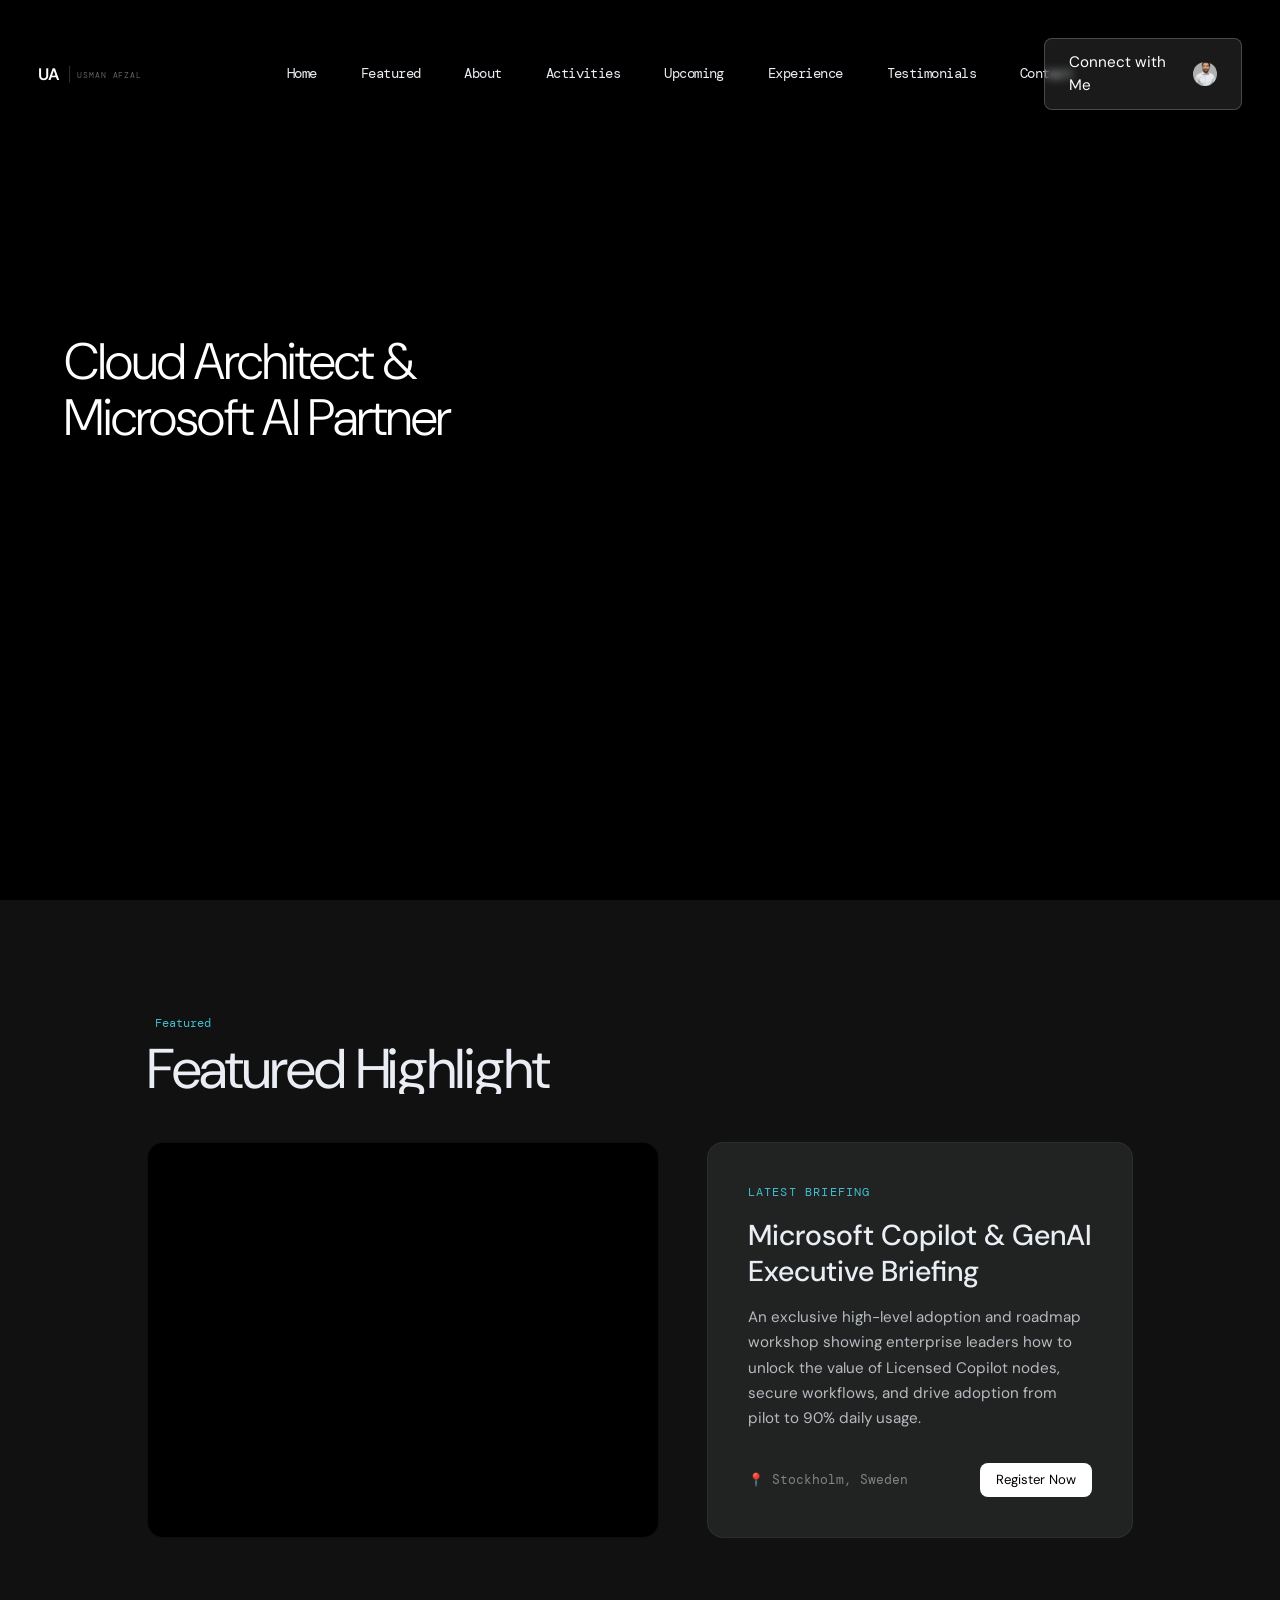
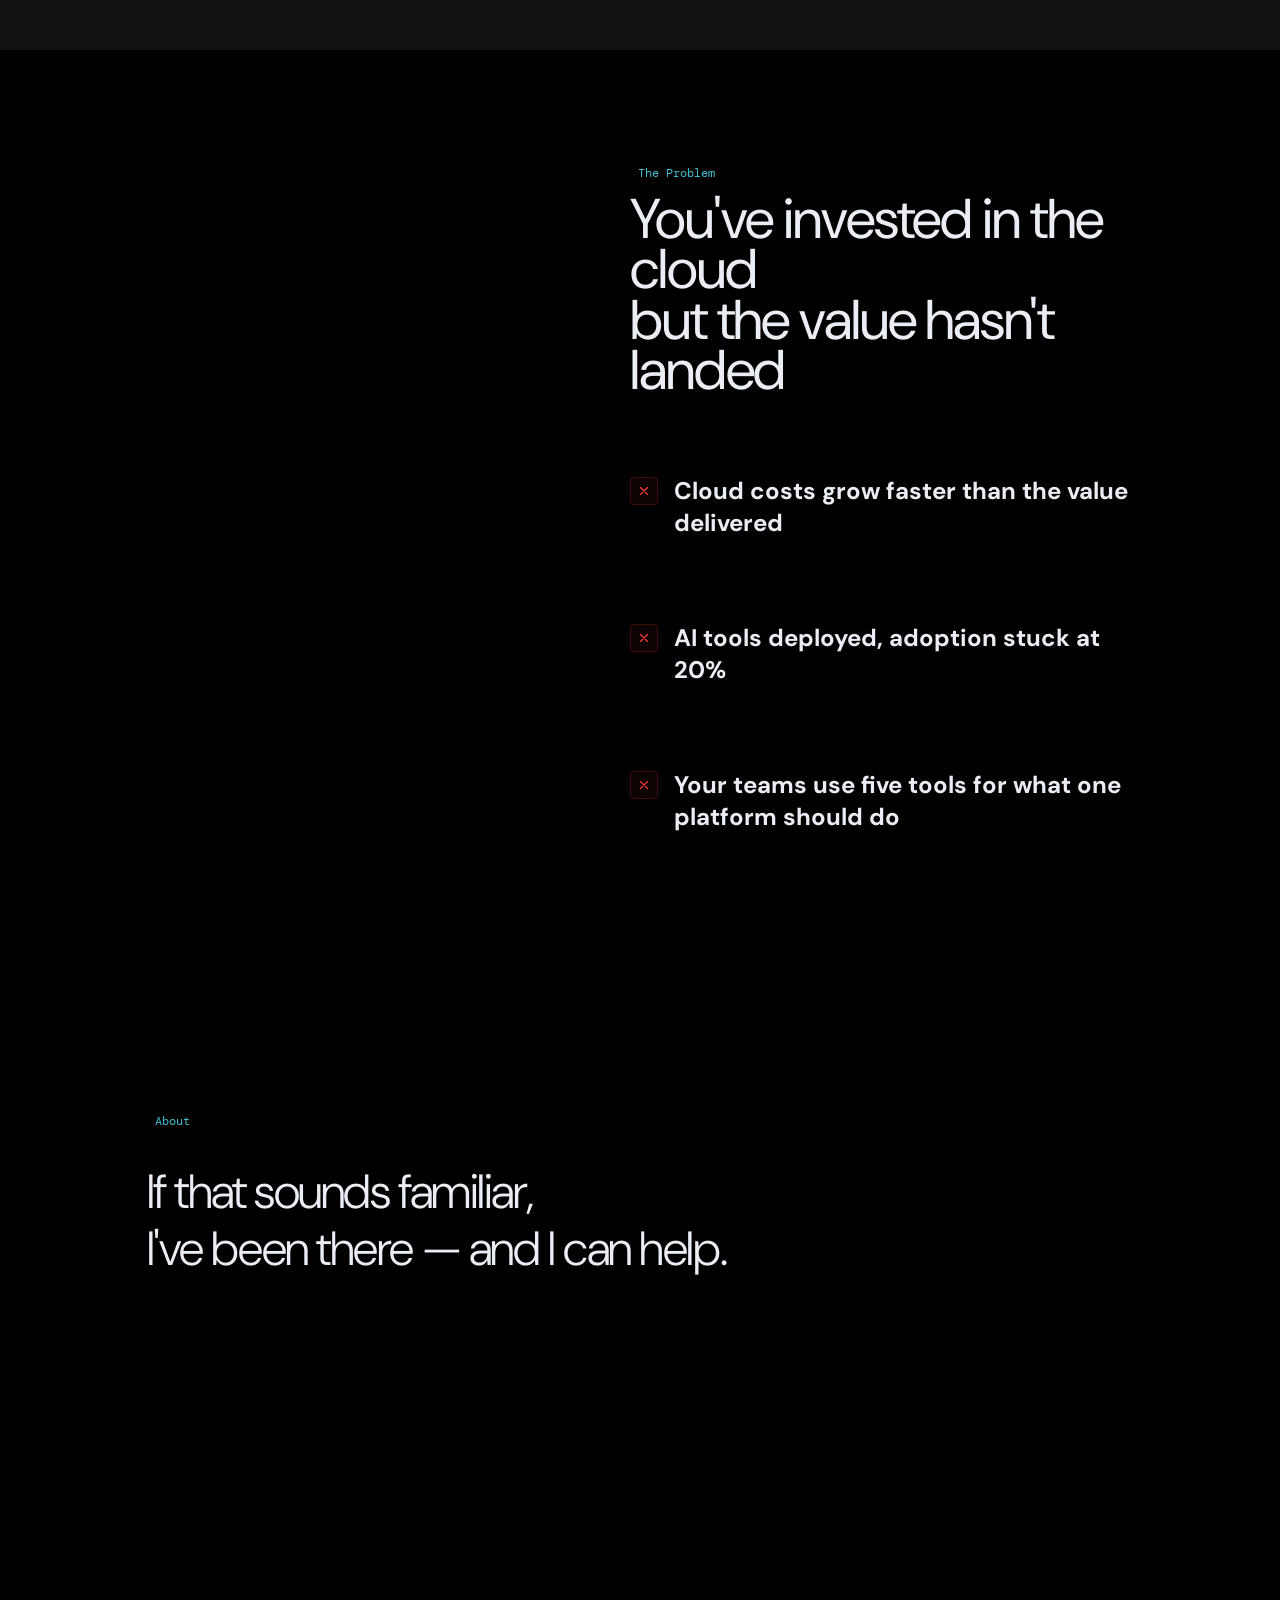
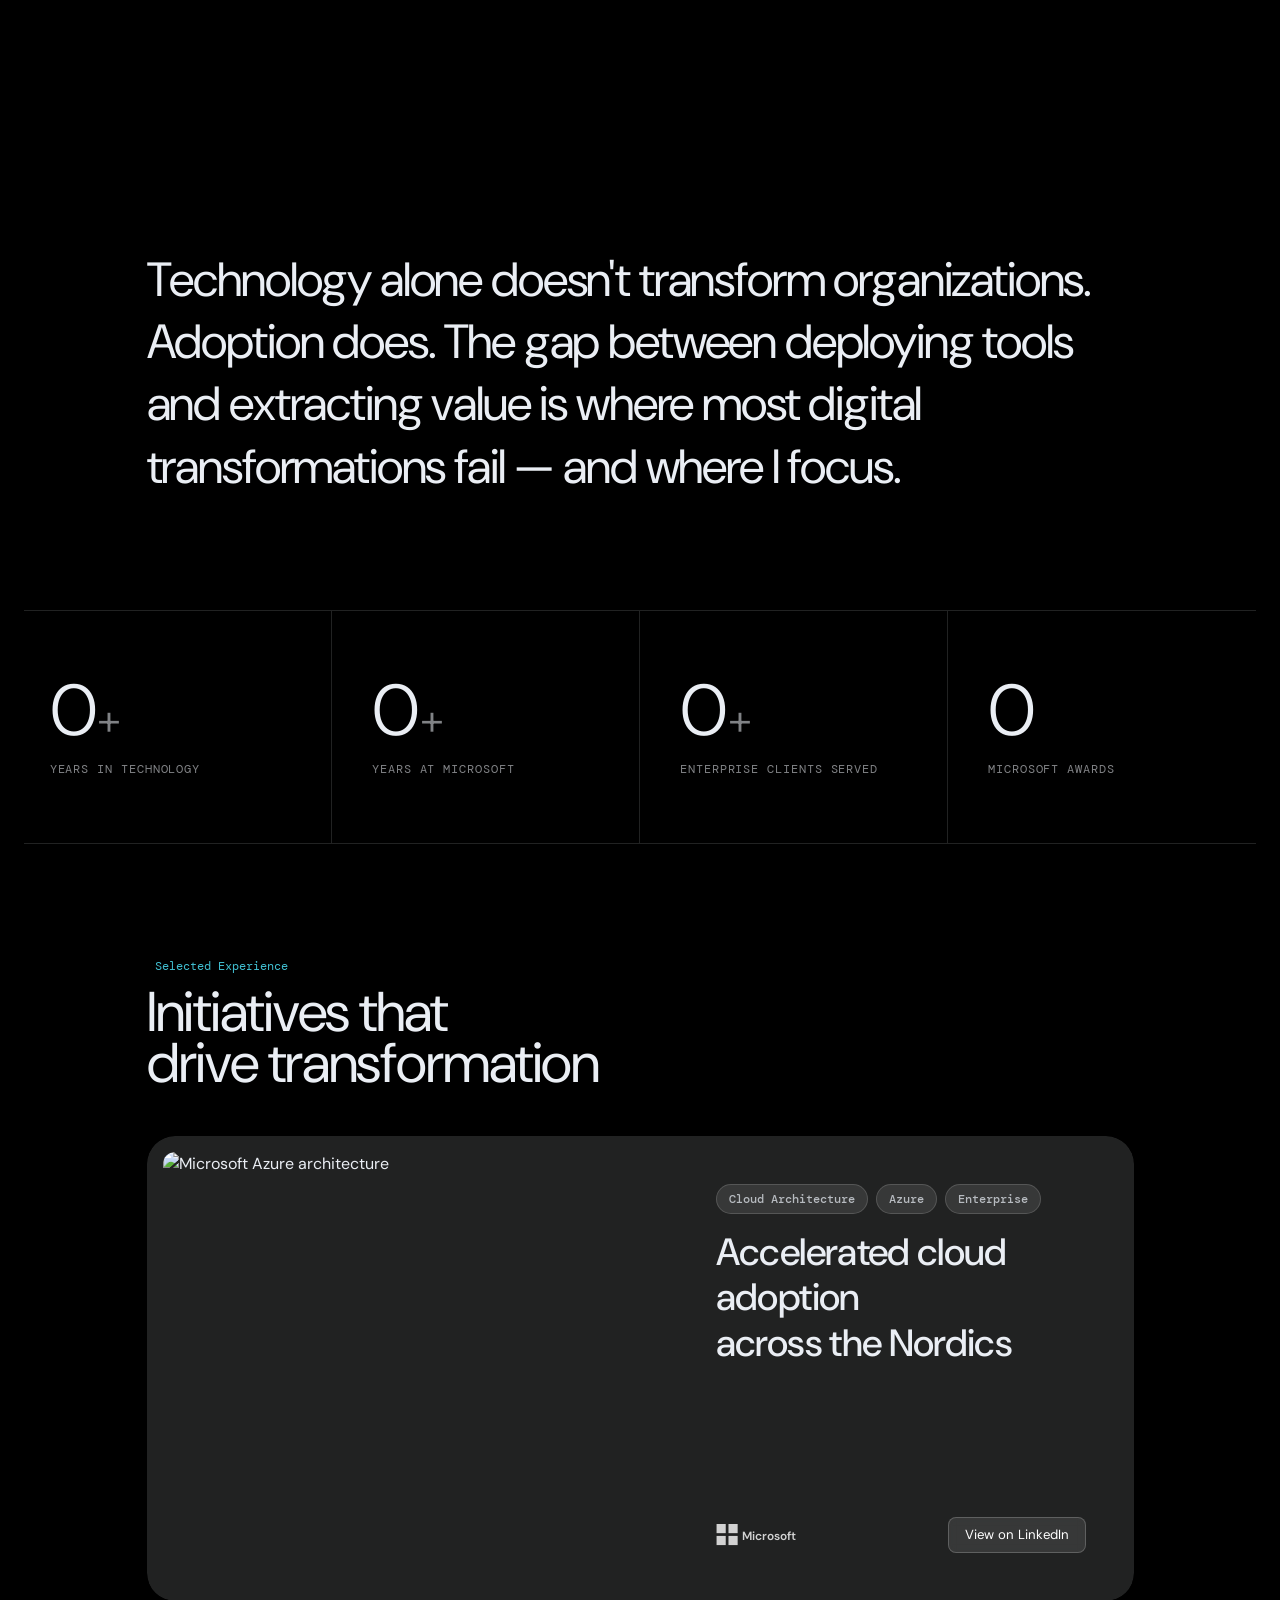
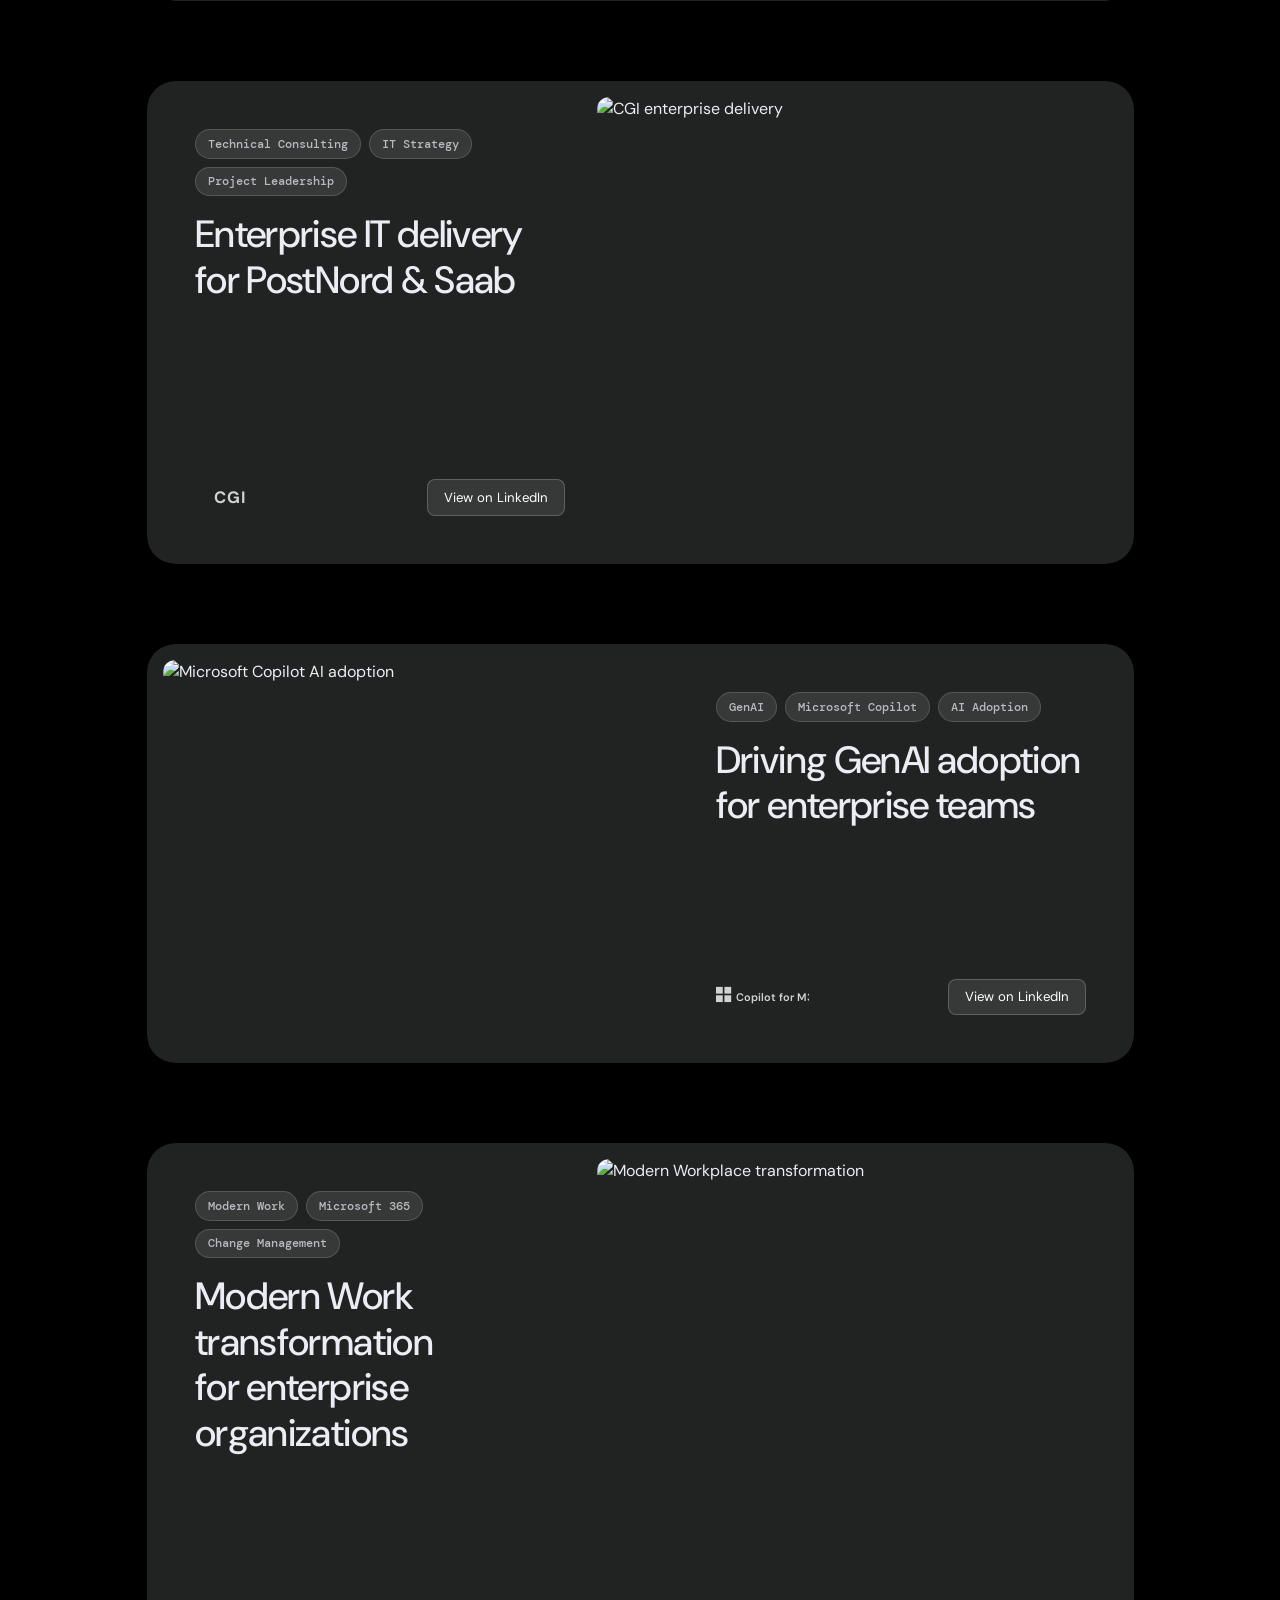
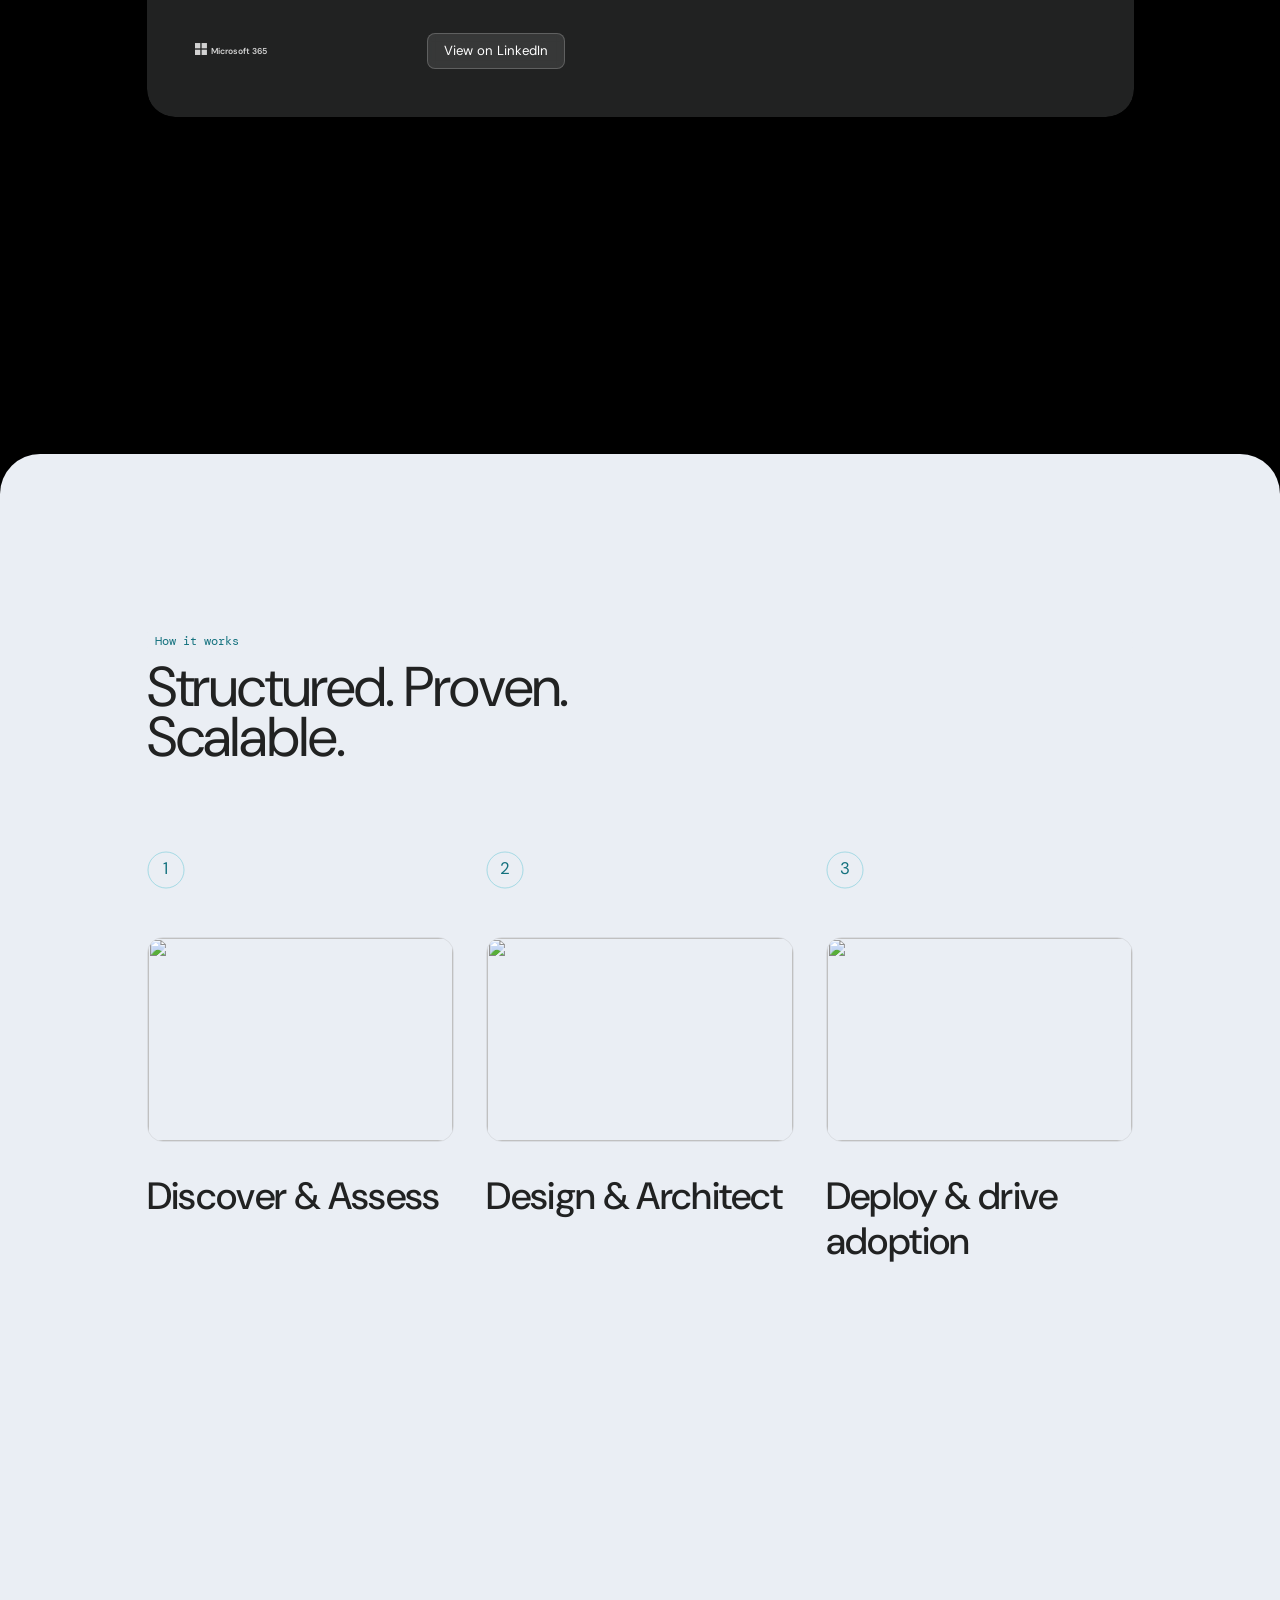
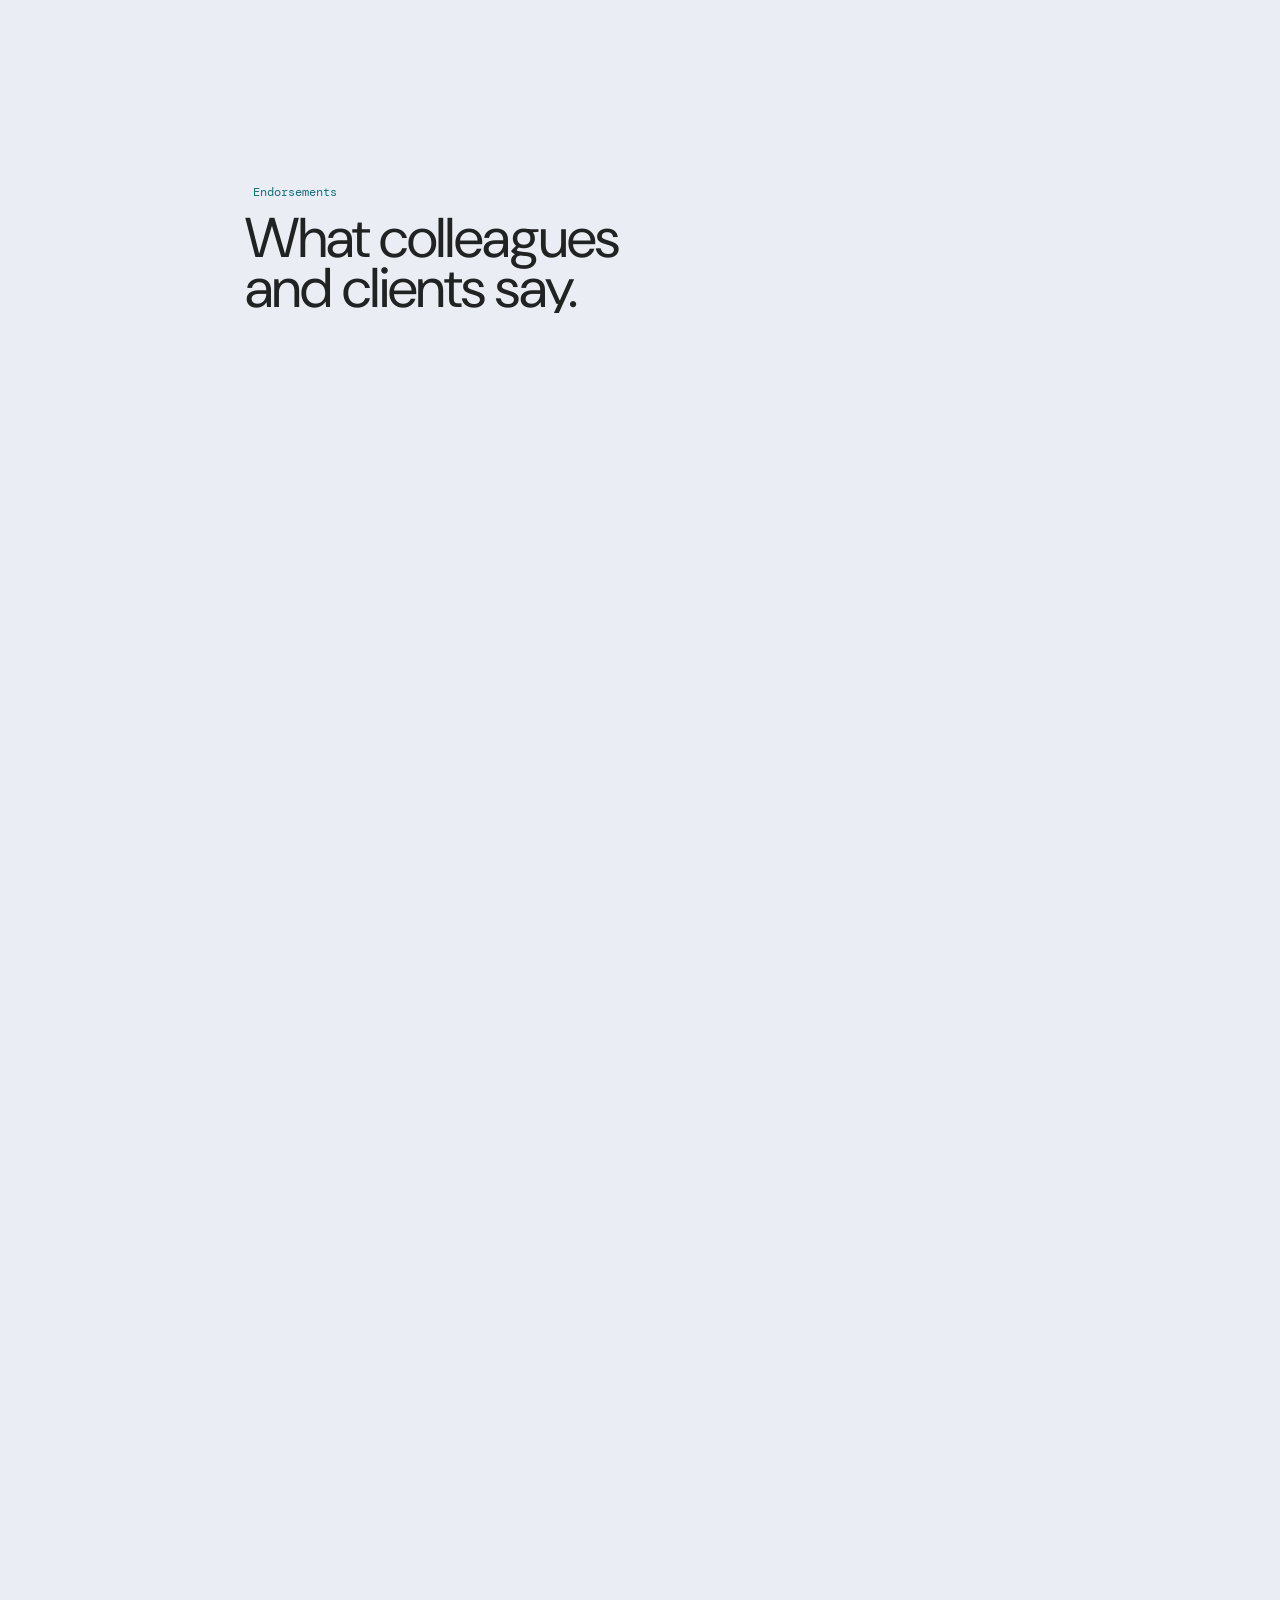
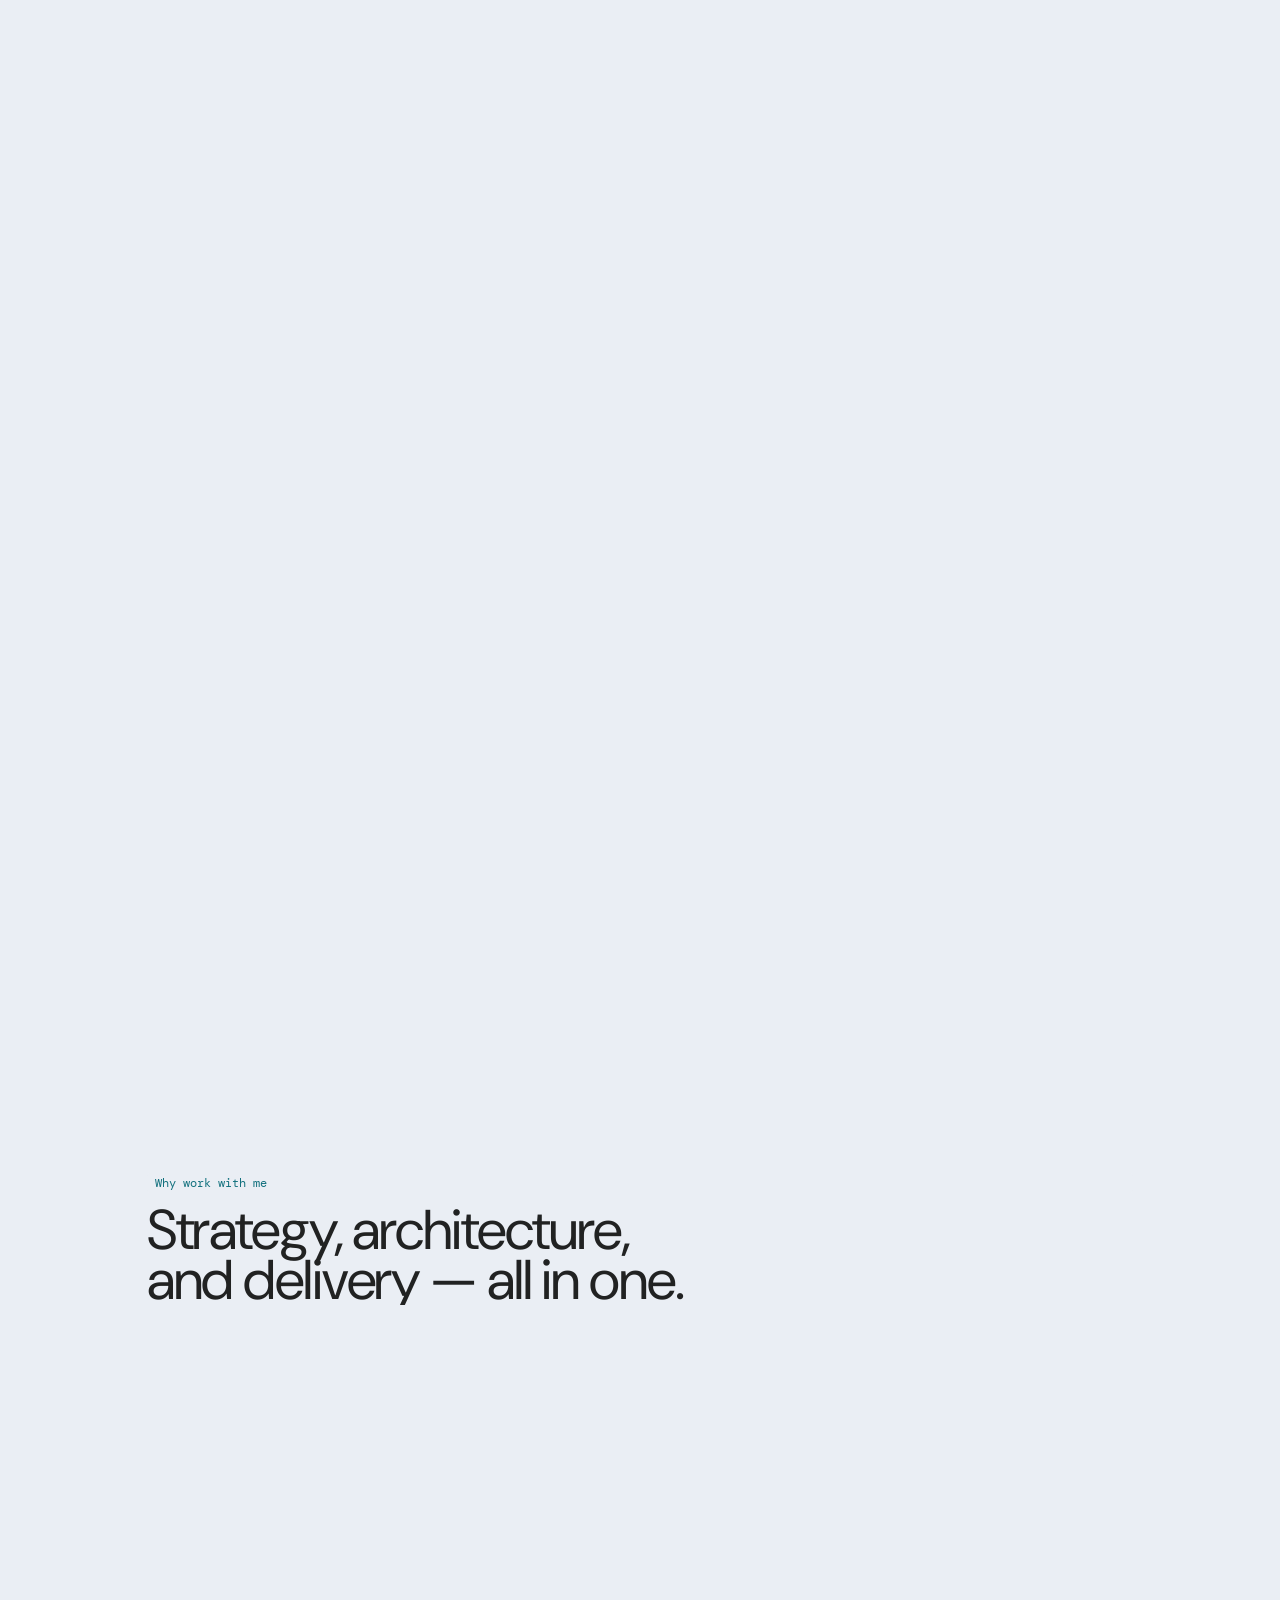
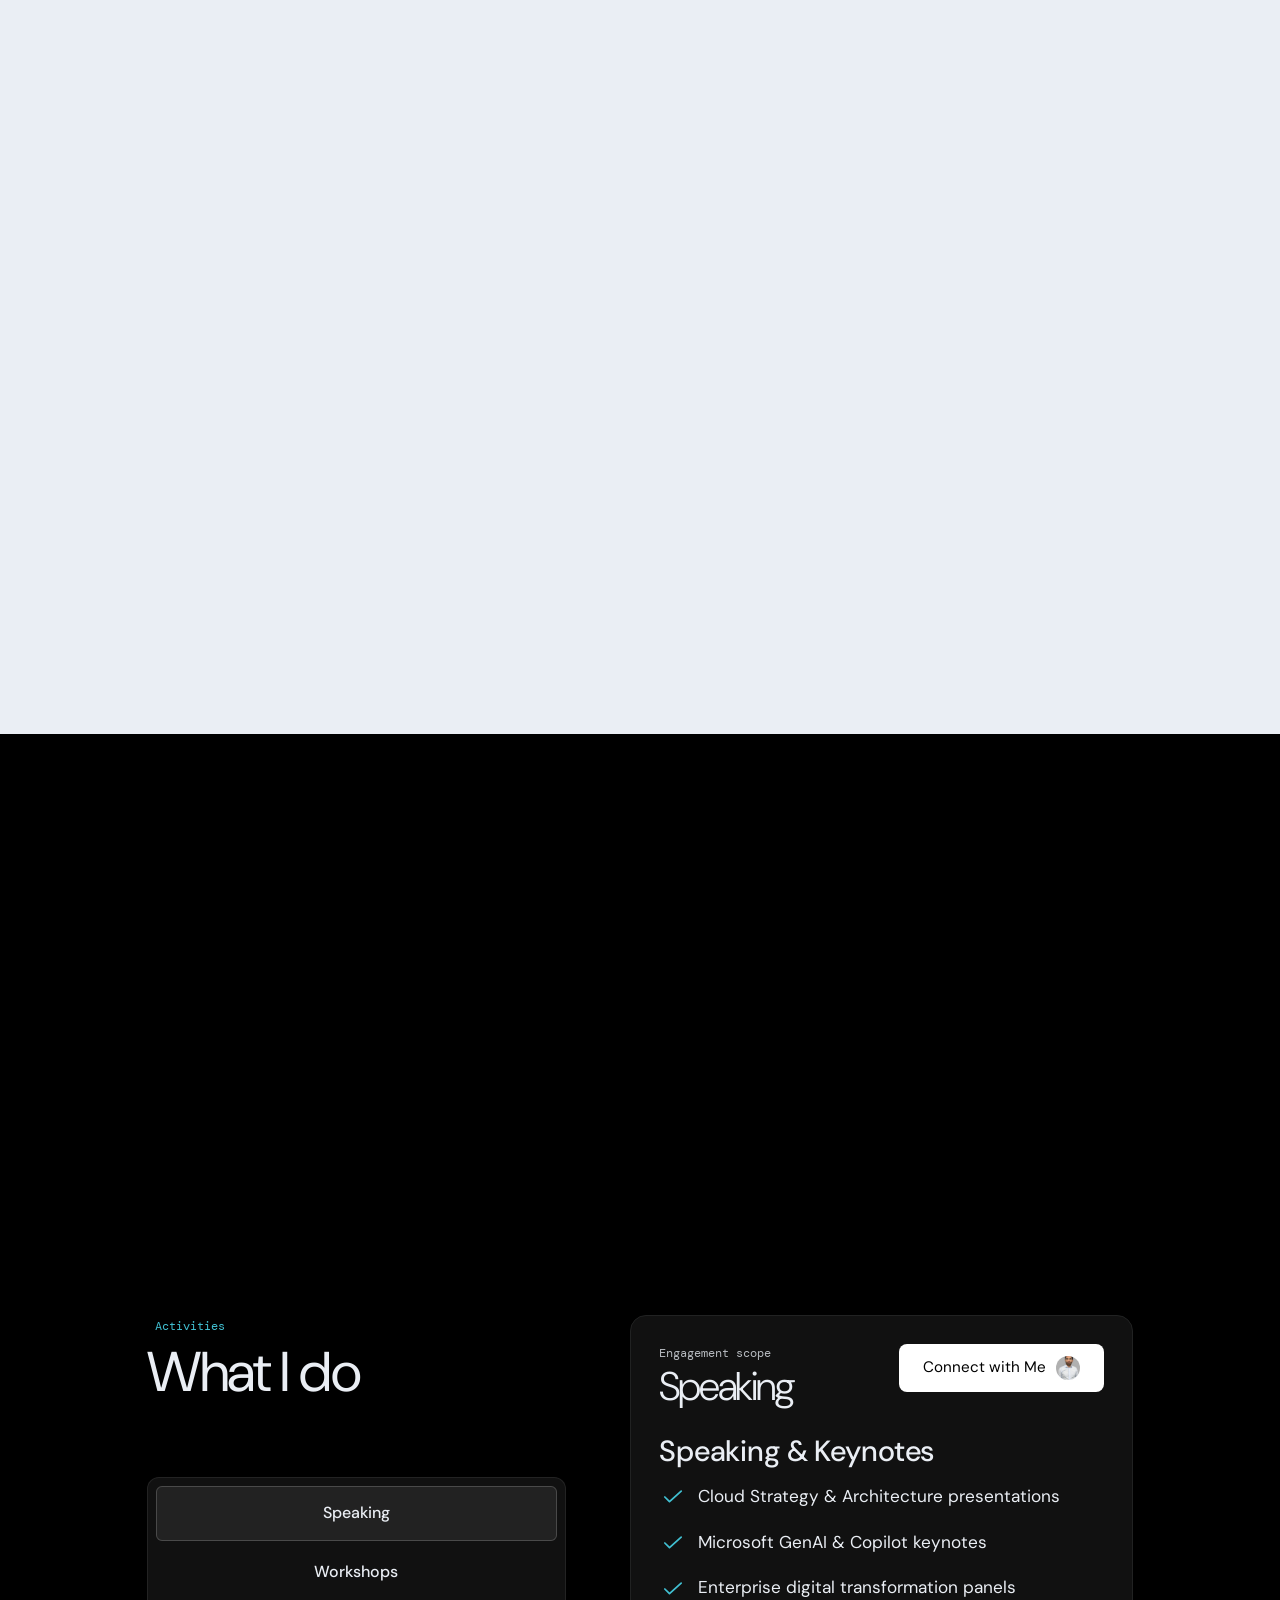
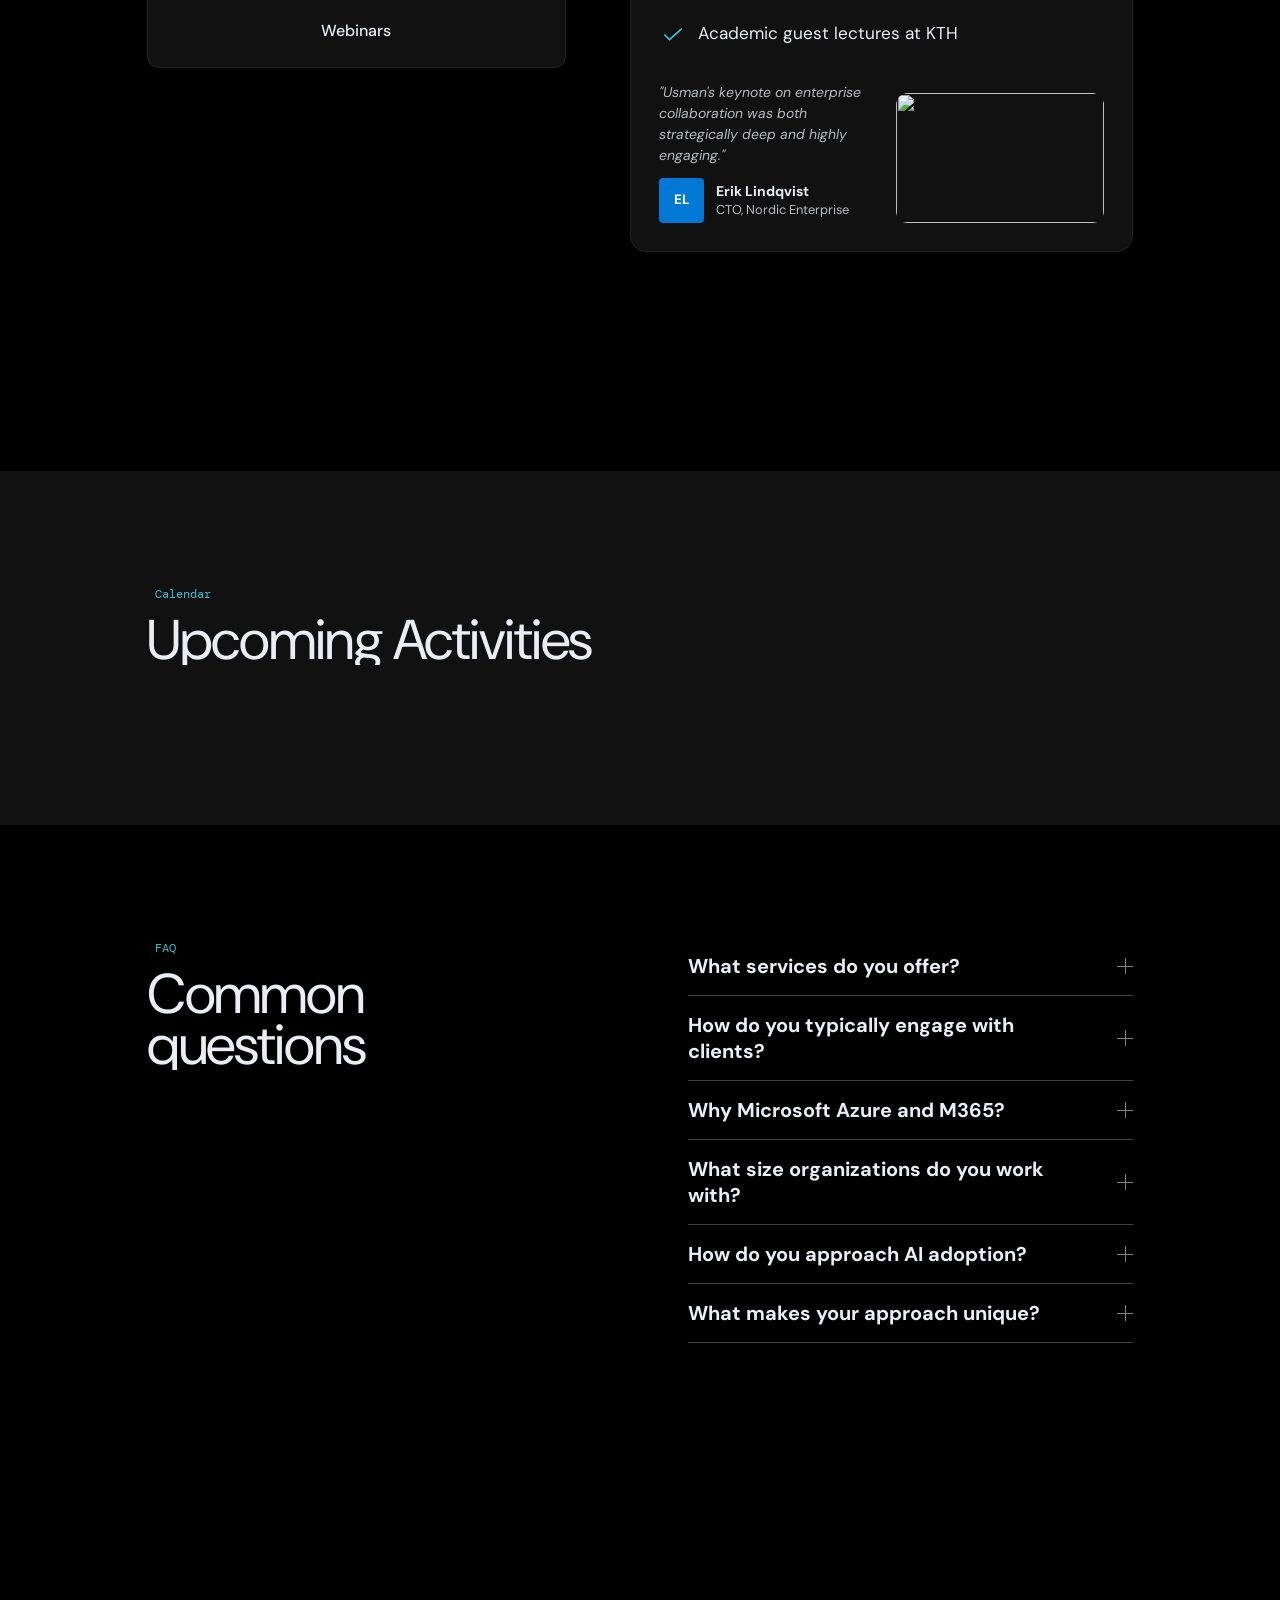
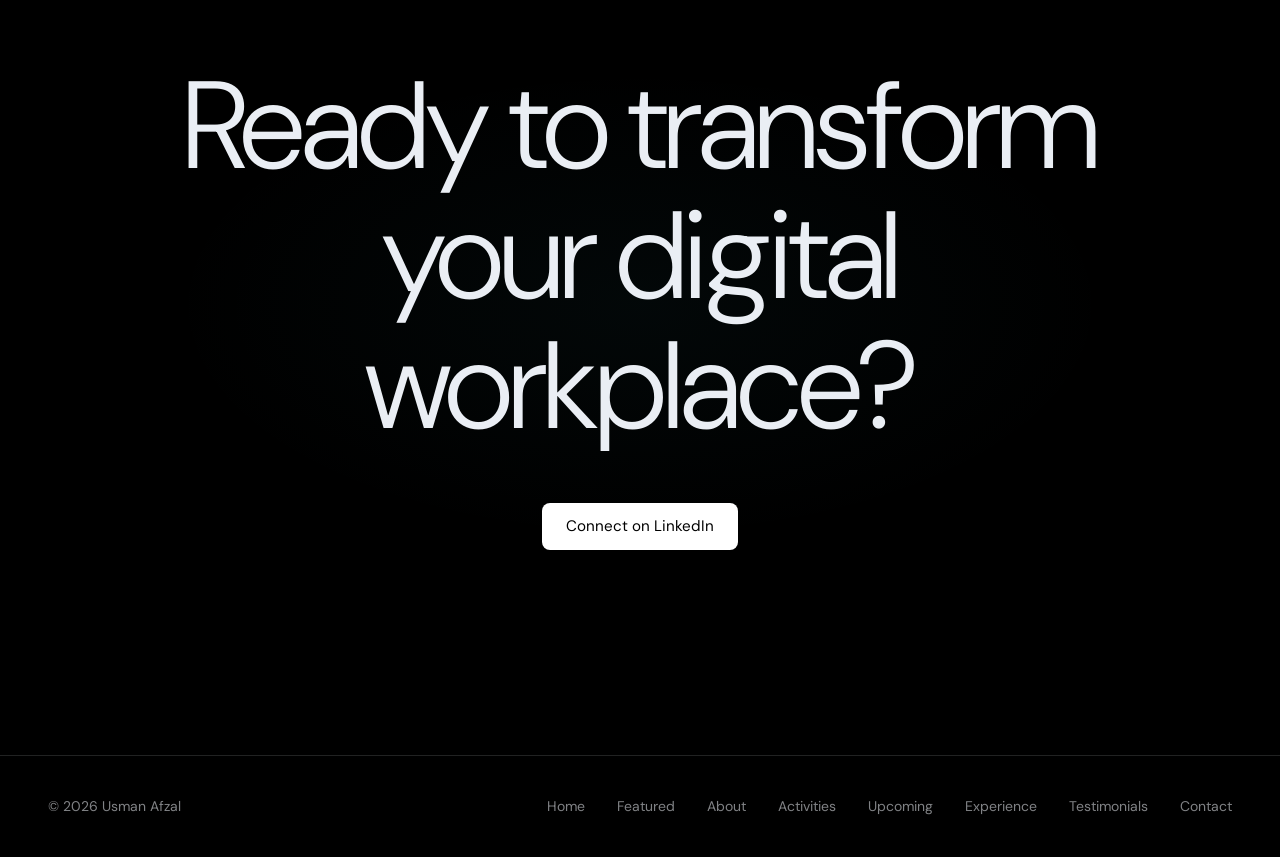
==== commit 07e9101a: "scroll fixed" ====
--- a/index.html
+++ b/index.html
@@ -65,8 +65,6 @@
 
 
 
-<!-- CURSOR -->
-<div id="cur"><span class="cur-lbl">VIEW</span></div>
 
 <!-- NAV -->
 <nav class="nav" id="nav">
--- a/style.css
+++ b/style.css
@@ -5,7 +5,7 @@
   background:#000;color:#eaeef4;
   font-family:'DM Sans',Arial,sans-serif;
   font-size:1rem;line-height:1.5;
-  cursor:none;overflow-x:hidden;
+  overflow-x:hidden;
   -webkit-font-smoothing:antialiased;
   -moz-osx-font-smoothing:grayscale;
 }
@@ -14,7 +14,7 @@
 video{width:100%;height:100%;object-fit:cover;display:block}
 h1,h2,h3,h4,h5,h6,p{margin:0}
 p{color:#b7bbc0}
-button{background:none;border:none;cursor:none;font-family:inherit;padding:0}
+button{background:none;border:none;cursor:pointer;font-family:inherit;padding:0}
 svg{max-width:100%}
 
 /* ─── DESIGN TOKENS ─── */
@@ -38,17 +38,8 @@
 
 /* ─── CURSOR ─── */
 #cur{
-  position:fixed;inset:0 auto auto 0;
-  width:1rem;height:1rem;
-  border-radius:var(--r-rnd);
-  border:1px solid var(--w60);background:var(--w30);
-  pointer-events:none;z-index:9999;
-  transform:translate(-50%,-50%);
-  transition:width .2s,height .2s,background .2s,border-color .2s,opacity .2s;
-  will-change:transform;
-}
-#cur.lg{width:2.75rem;height:2.75rem;background:var(--w10);border-color:transparent}
-#cur.hide{opacity:0;width:.5rem;height:.5rem}
+  display:none !important;
+}
 
 /* ─── LAYOUT ─── */
 .w{max-width:90rem;width:calc(100% - 6rem);margin:0 auto}
@@ -88,7 +79,7 @@
   display:inline-flex;align-items:center;justify-content:center;
   gap:.5rem;border-radius:var(--r-xs);
   font-family:var(--font);font-size:.9rem;font-weight:400;
-  text-decoration:none;cursor:none;position:relative;overflow:hidden;
+  text-decoration:none;cursor:pointer;position:relative;overflow:hidden;
 }
 /* Button inner content */
 .btn-in{
@@ -565,7 +556,7 @@
   border-radius:calc(var(--r-xs) - .125rem);
   background:transparent;border:1px solid transparent;
   padding:1rem .75rem;text-align:center;position:relative;
-  transition:border-color .25s;cursor:none;width:100%;
+  transition:border-color .25s;cursor:pointer;width:100%;
 }
 .fb.on{border-color:rgba(239,238,236,.12)}
 .fb-bg{
@@ -619,7 +610,7 @@
 .ai{border-bottom:1px solid var(--nd)}
 .ab{
   display:flex;justify-content:space-between;align-items:center;
-  gap:3rem;width:100%;padding:1rem 0;text-align:left;cursor:none;
+  gap:3rem;width:100%;padding:1rem 0;text-align:left;cursor:pointer;
 }
 .aq{font-size:1.25rem;font-weight:700;color:var(--nlt);line-height:1.3}
 .aico{
@@ -731,7 +722,6 @@
   font-family:var(--mono);font-size:.72rem;color:var(--brand);
   opacity:0;transform:translateY(1.25rem);
   transition:opacity .6s cubic-bezier(.16,1,.3,1),transform .6s cubic-bezier(.16,1,.3,1);
-  cursor:none;
 }
 .float-bd.show{opacity:1;transform:none}
 .float-dot{
@@ -771,14 +761,8 @@
 
 /* ─── RESPONSIVE ─── */
 @media (pointer: coarse), (hover: none) {
-  body {
-    cursor: auto !important;
-  }
   a, button, [data-mag] {
     cursor: pointer !important;
-  }
-  #cur {
-    display: none !important;
   }
 }
 
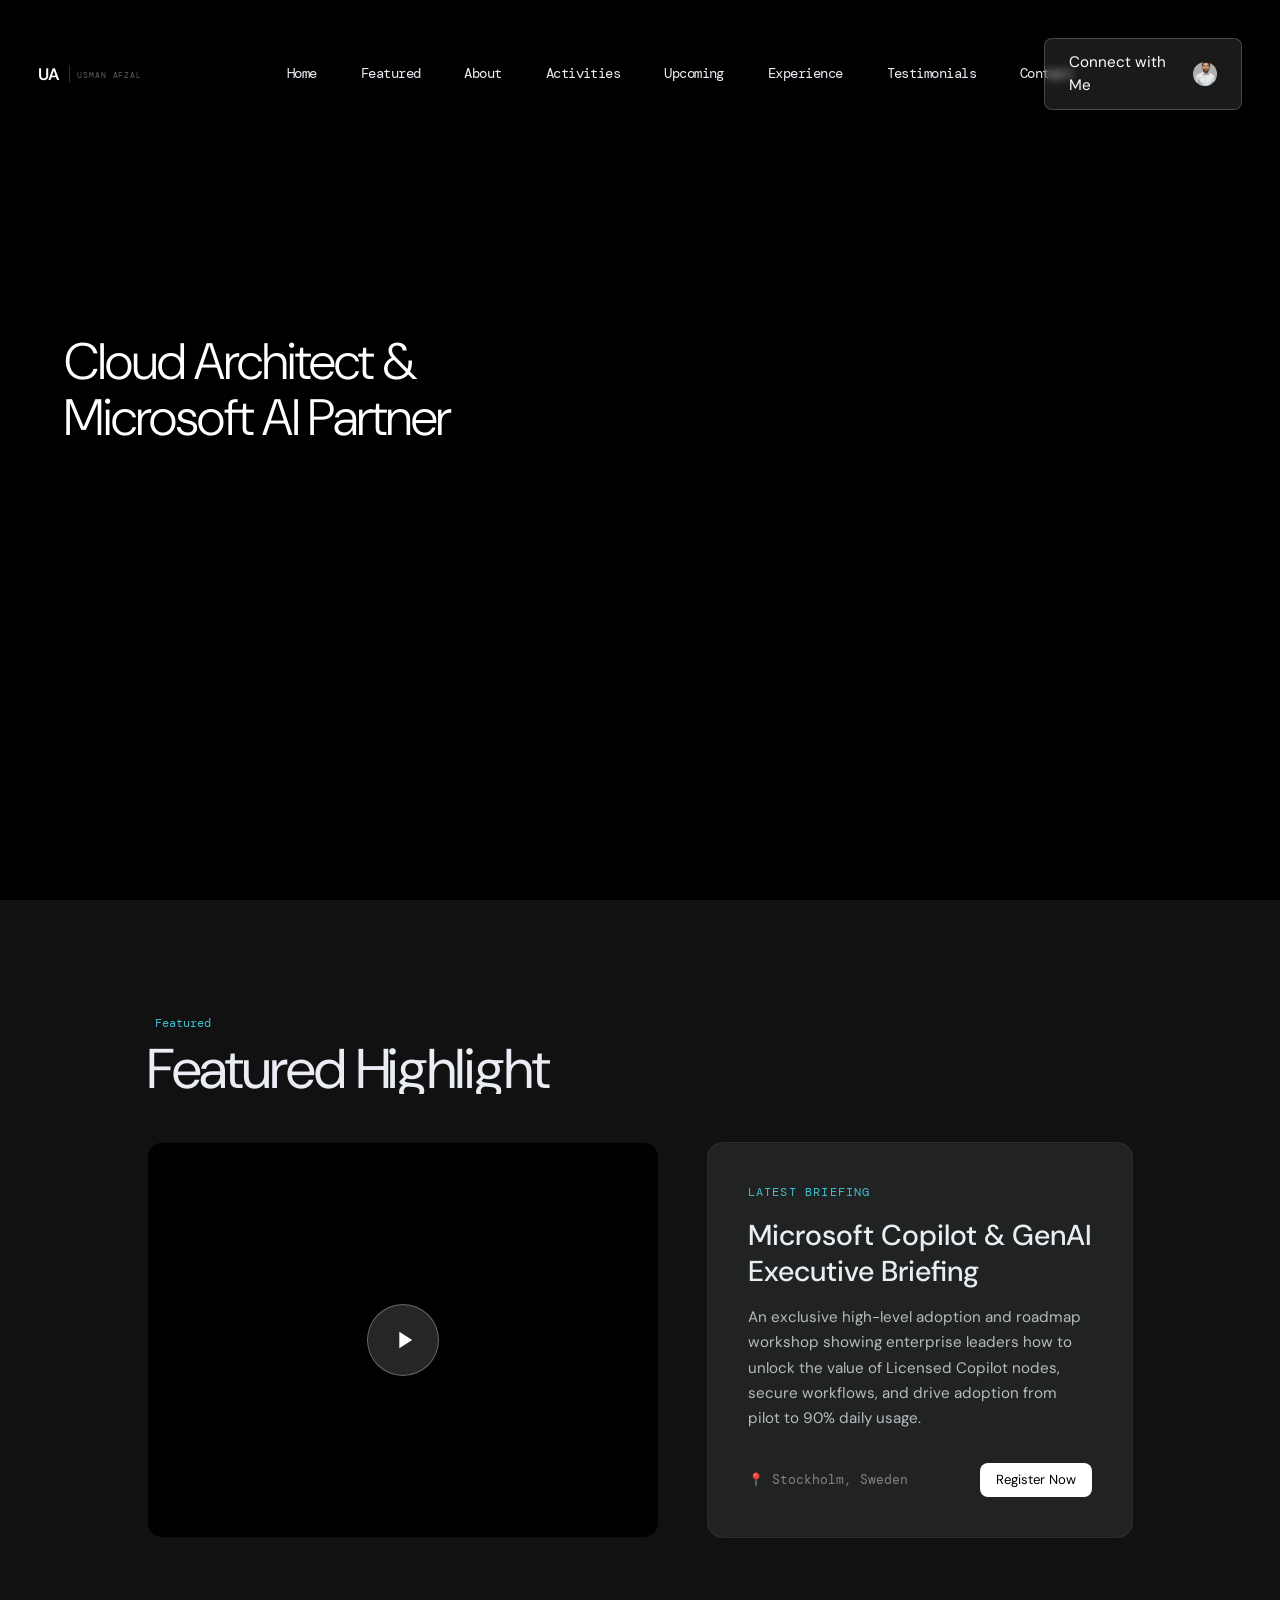
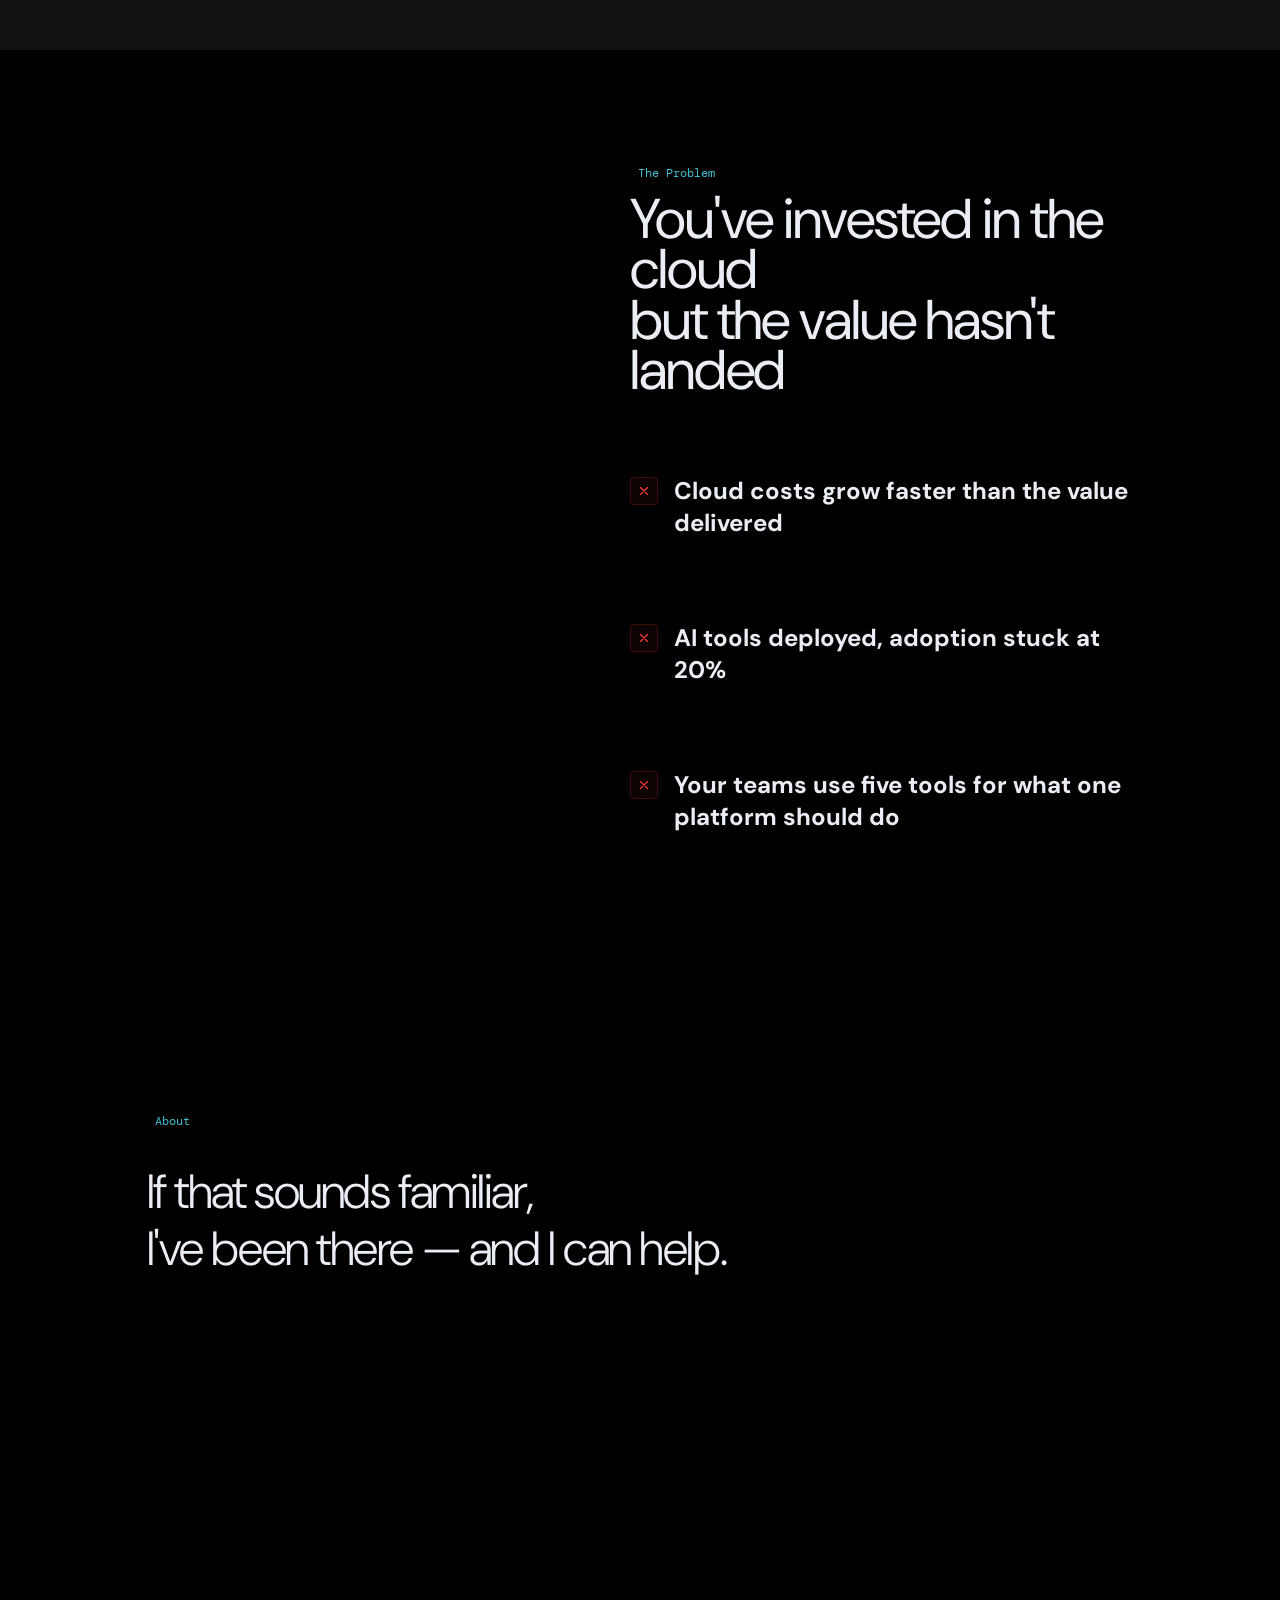
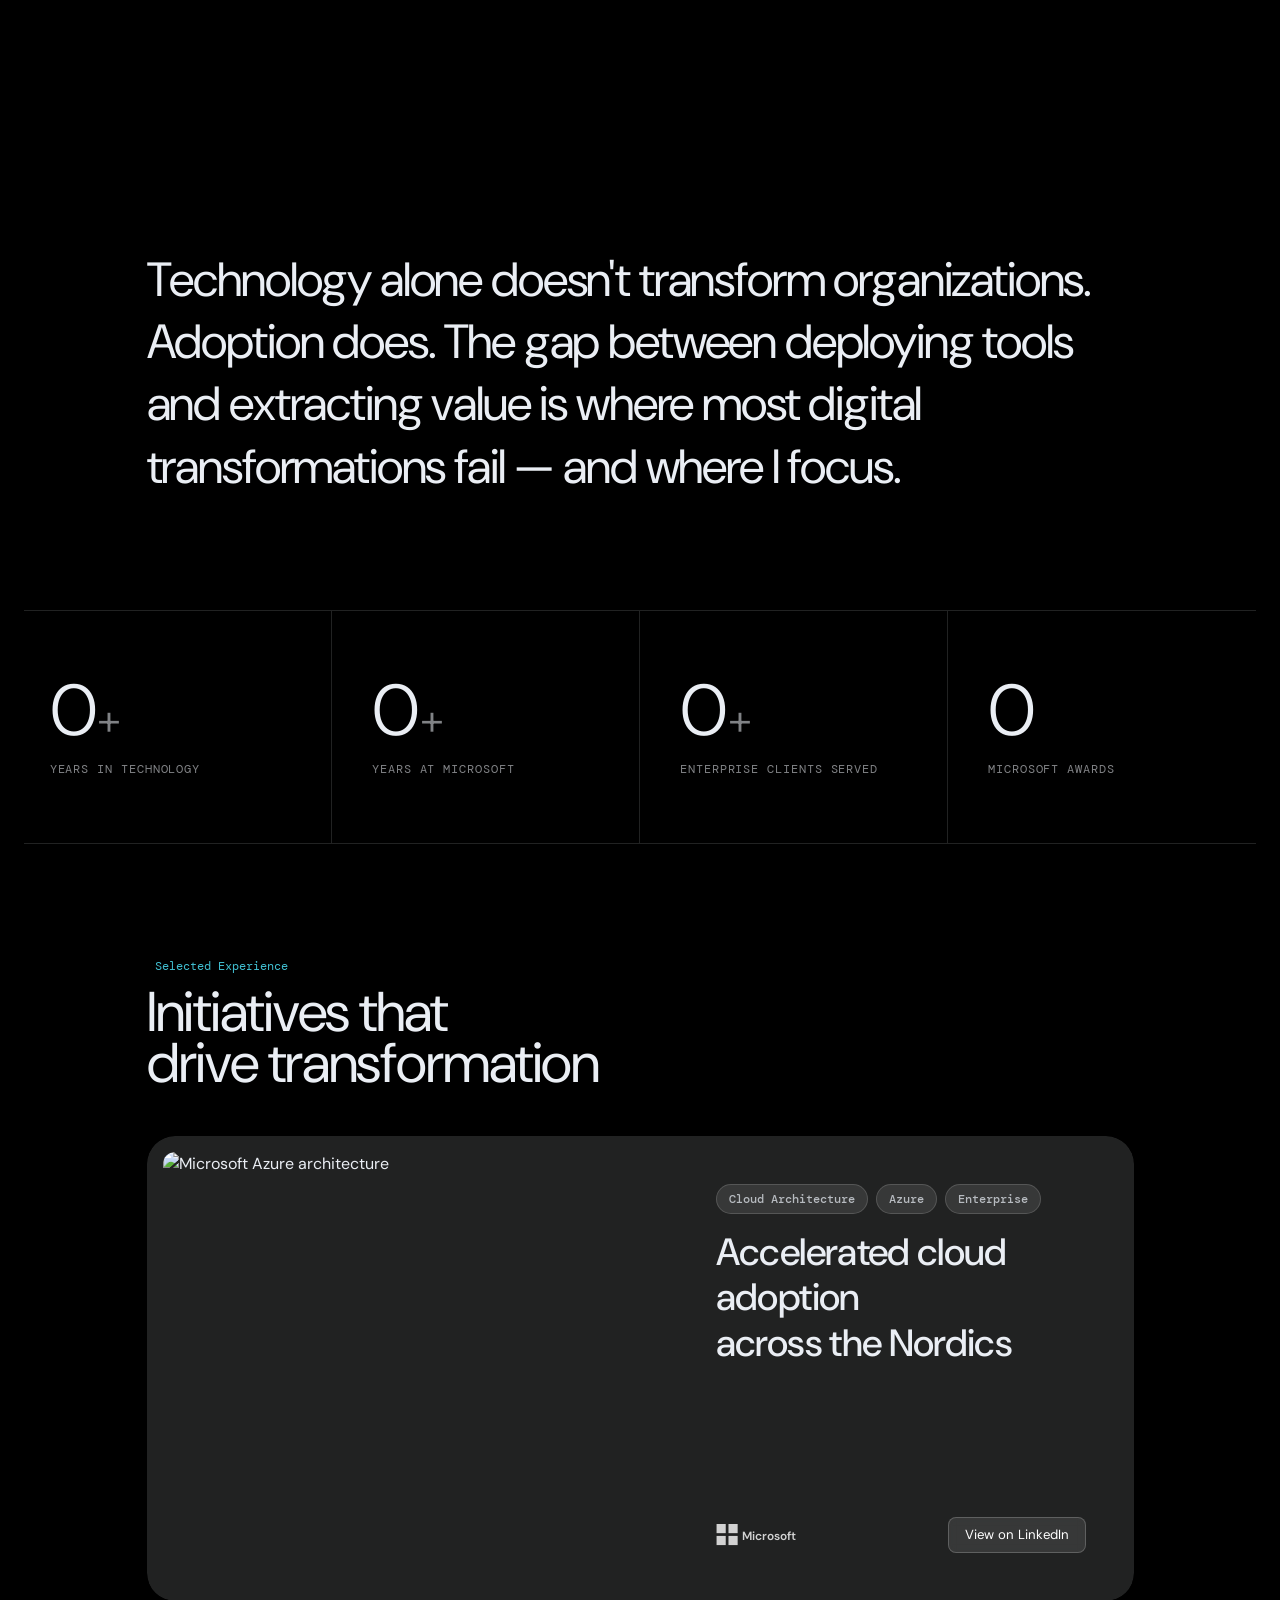
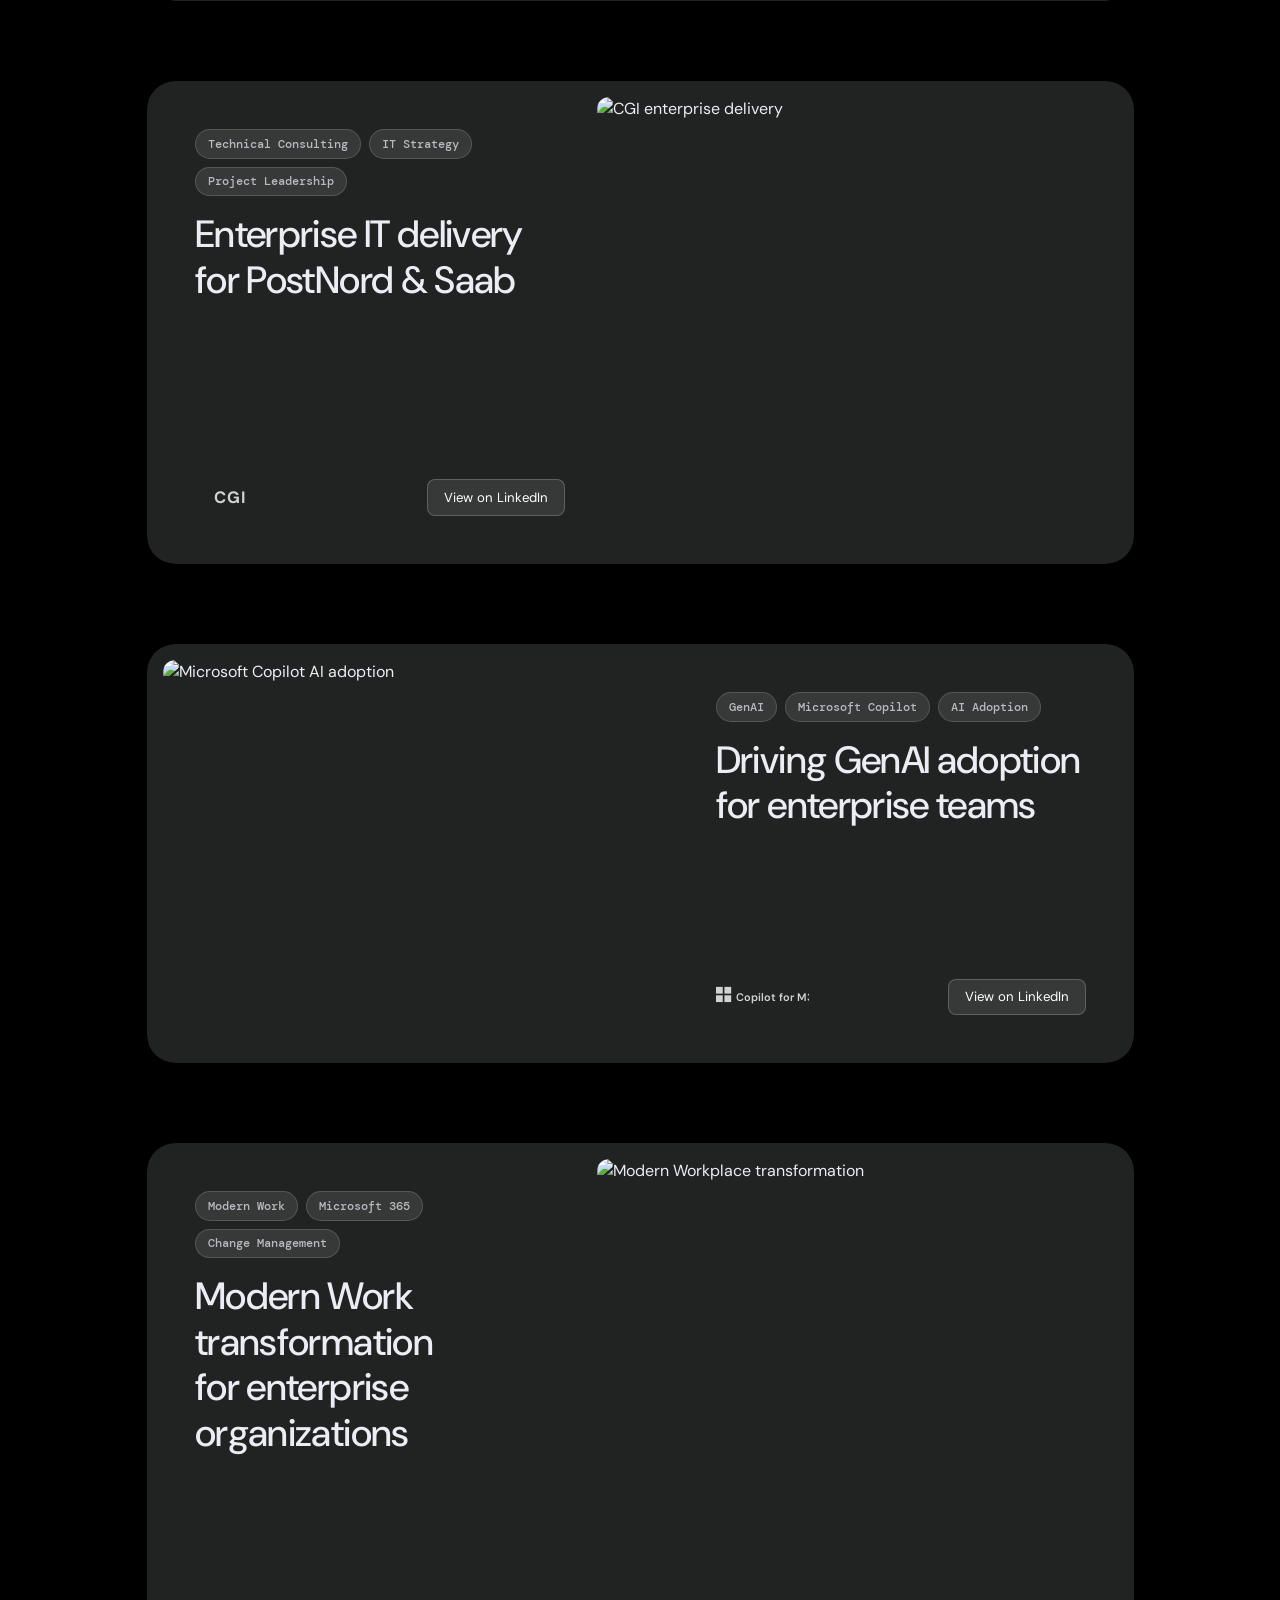
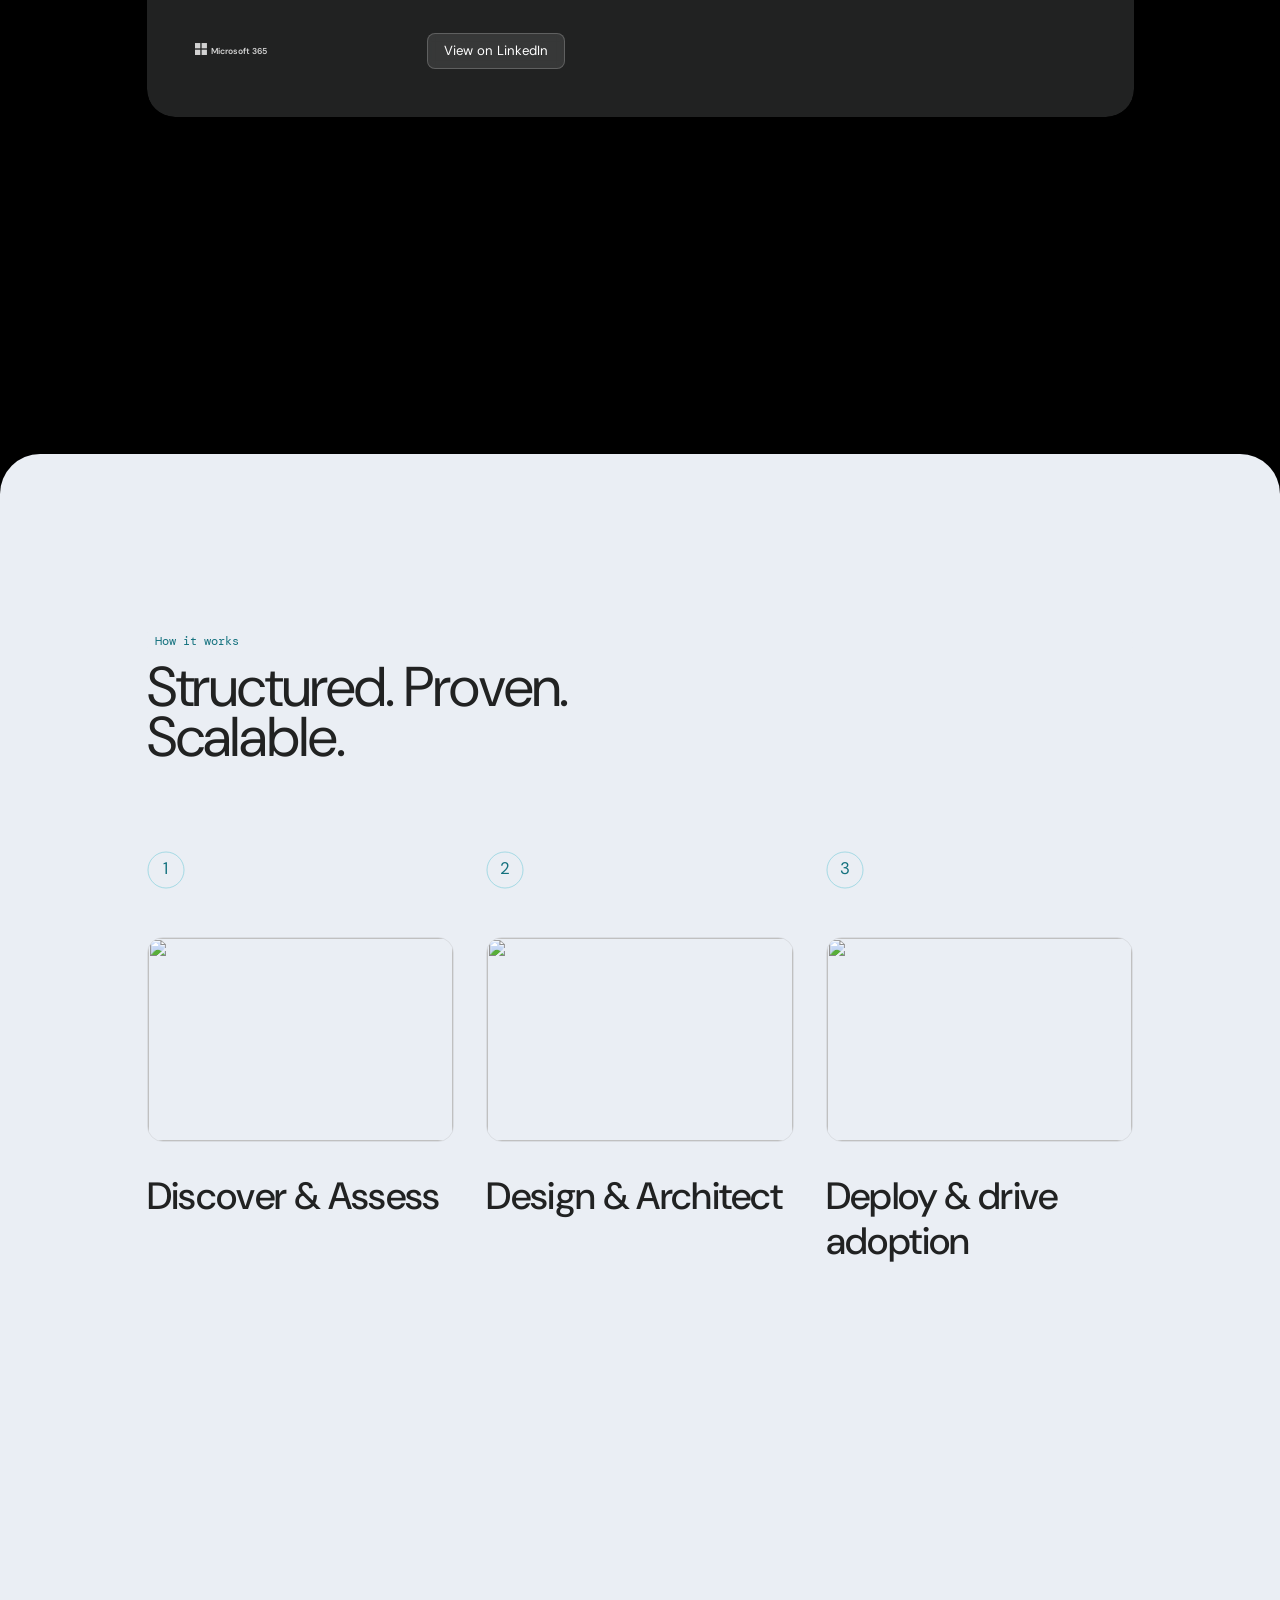
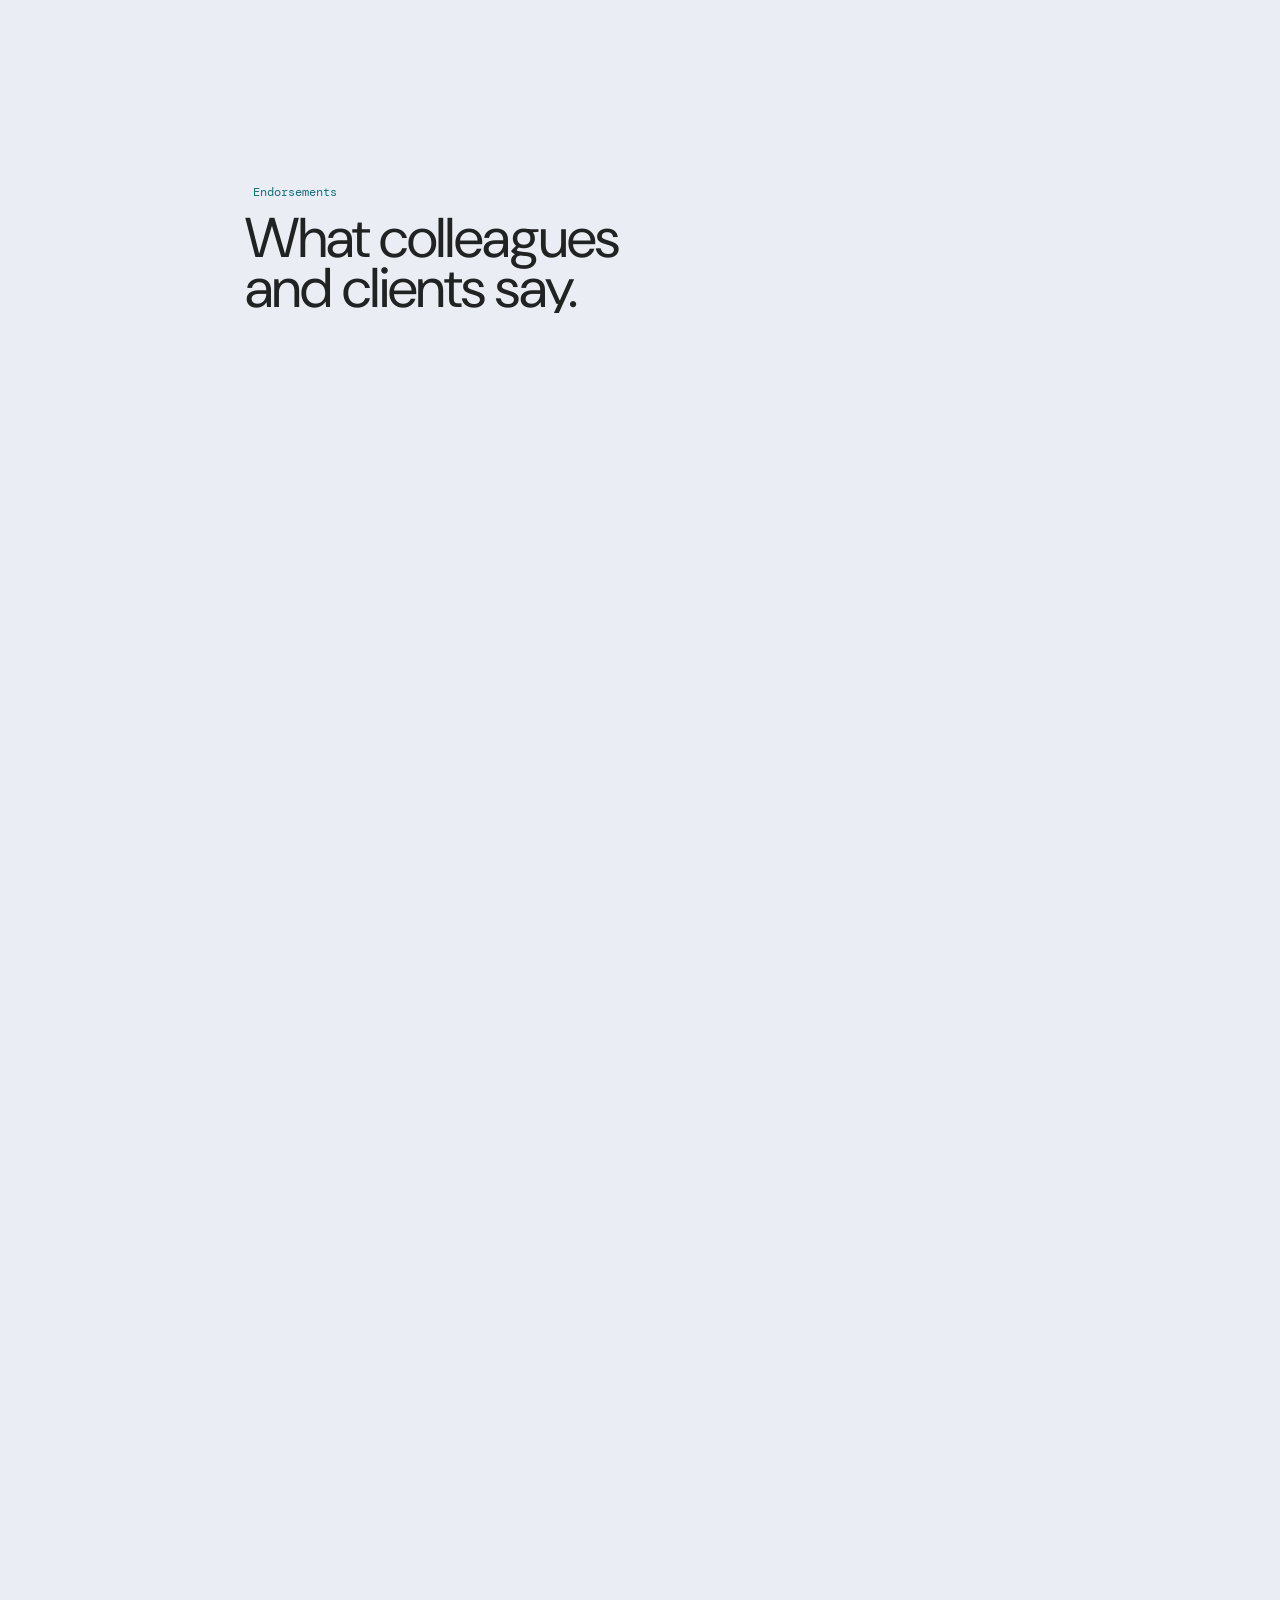
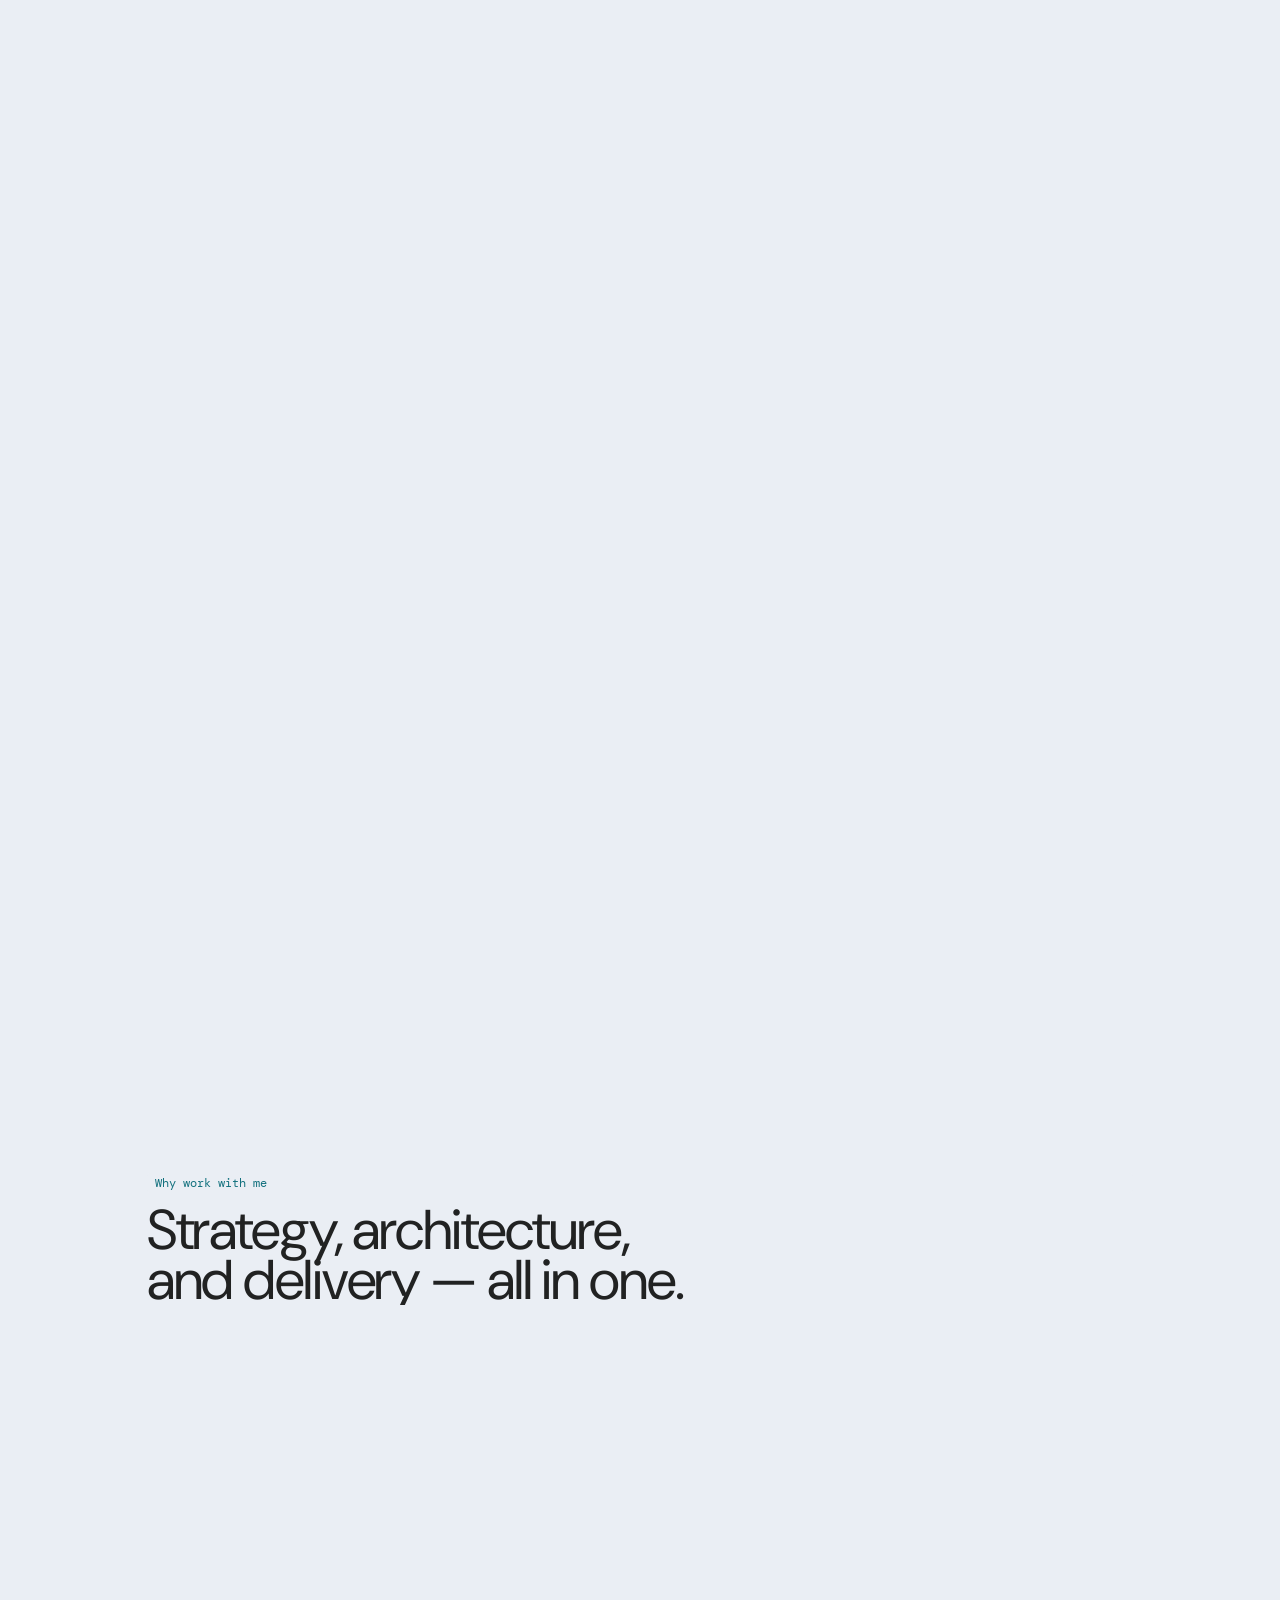
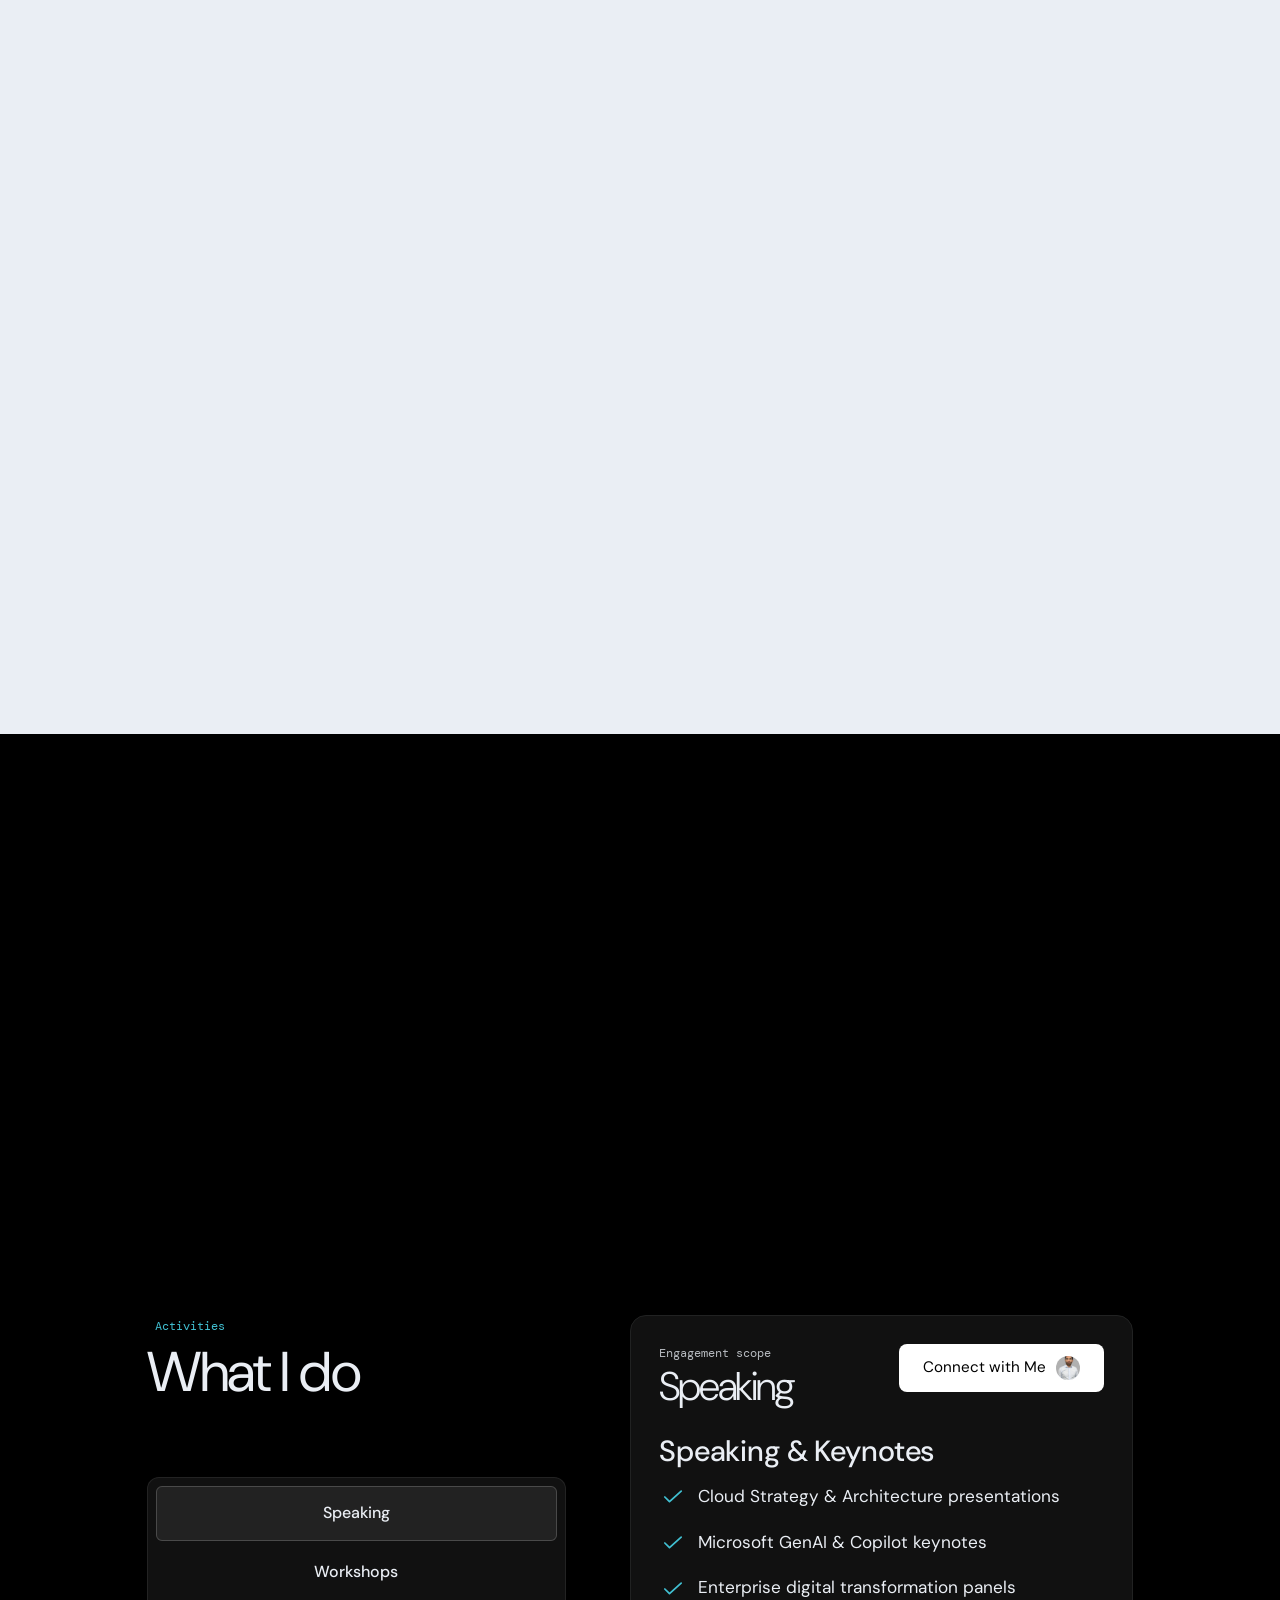
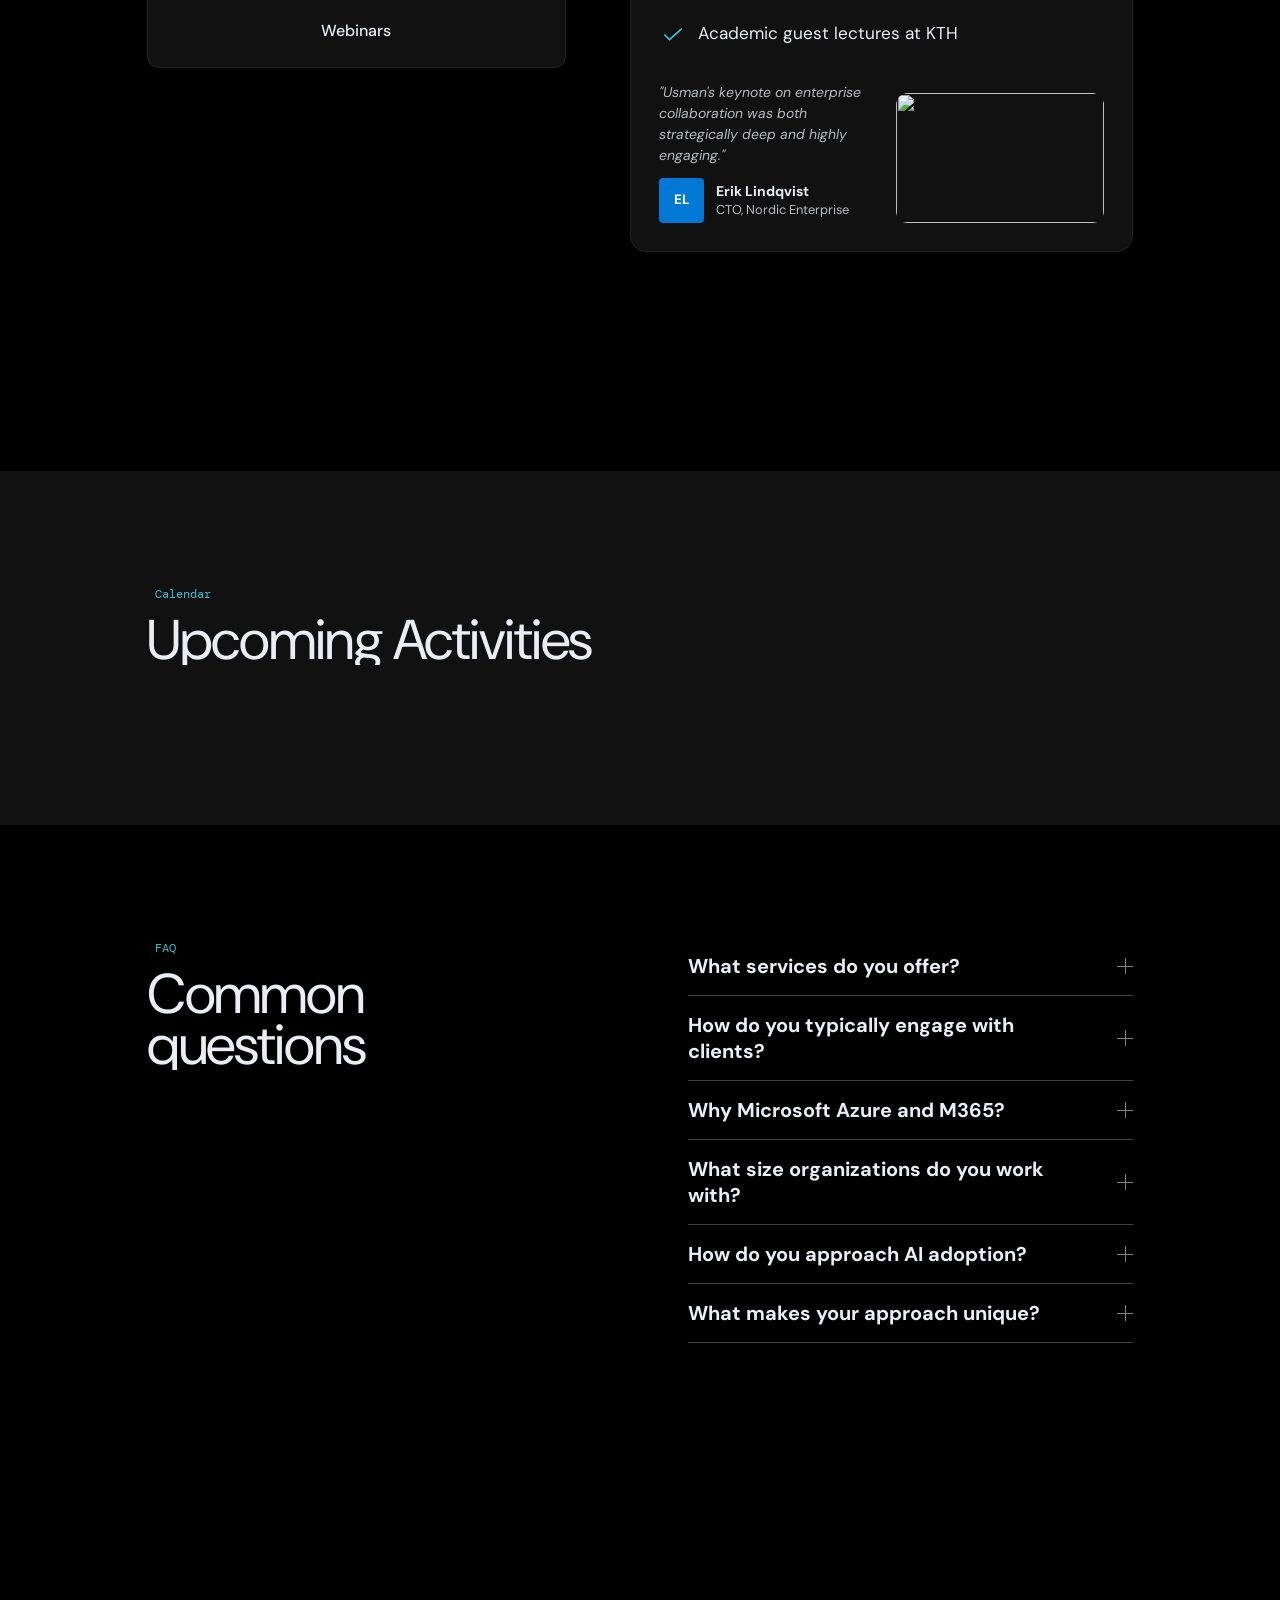
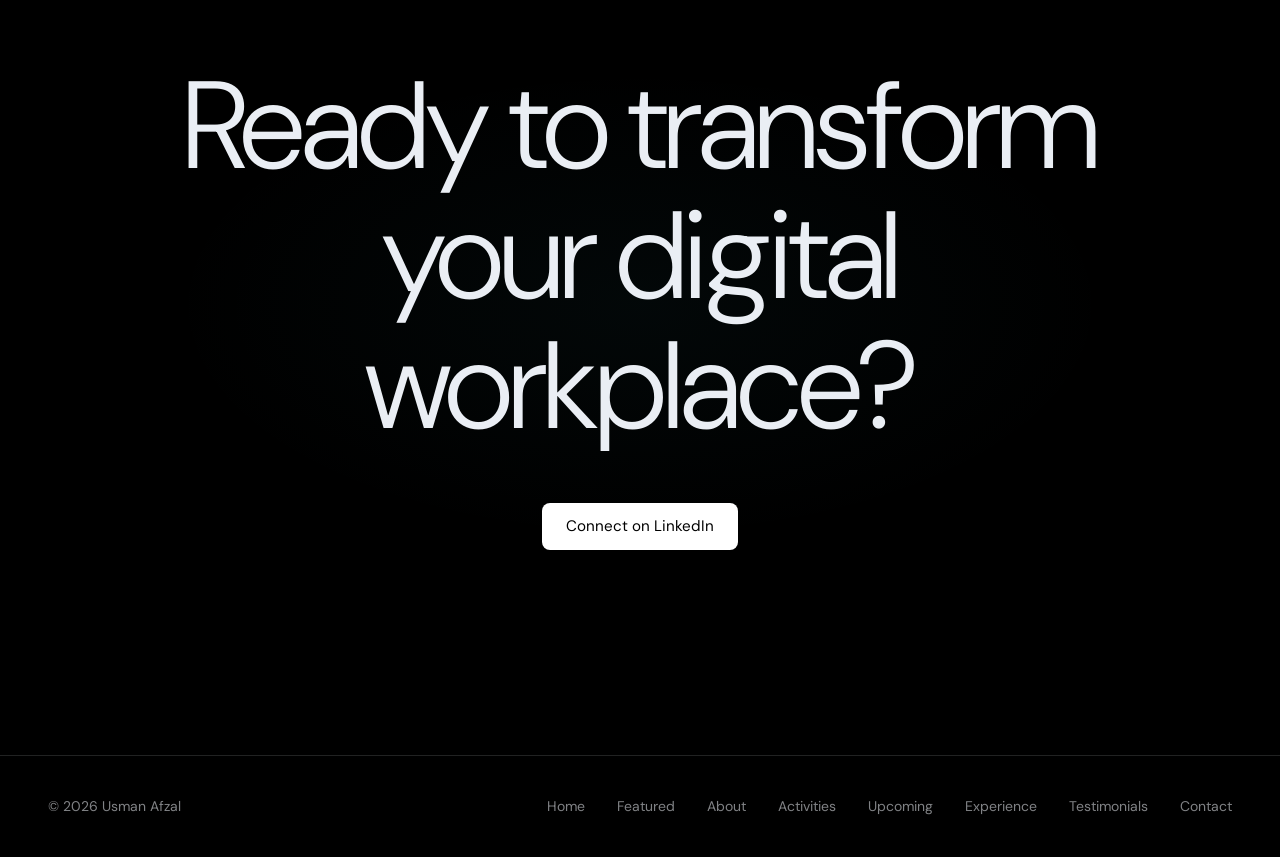
==== commit da924c62: "Touch stuck fixed" ====
--- a/index.html
+++ b/index.html
@@ -209,6 +209,11 @@
             allow="accelerometer; autoplay; clipboard-write; encrypted-media; gyroscope; picture-in-picture; web-share" 
             allowfullscreen>
           </iframe>
+          <div class="video-overlay" id="videoOverlay">
+            <div class="video-play-btn">
+              <svg viewBox="0 0 24 24" fill="currentColor"><path d="M8 5v14l11-7z"/></svg>
+            </div>
+          </div>
         </div>
       </div>
       <div class="feat-event-box">
--- a/style.css
+++ b/style.css
@@ -1162,6 +1162,25 @@
     justify-content: center !important;
     gap: 1.5rem !important;
   }
+
+  /* Marquee repositioning on mobile to prevent overlap */
+  .mq-sec {
+    position: relative !important;
+    bottom: auto !important;
+    margin-top: 1.5rem !important;
+    padding-bottom: 2rem !important;
+  }
+  
+  /* Responsive Video Play Button */
+  .video-play-btn {
+    width: 3.5rem !important;
+    height: 3.5rem !important;
+  }
+  .video-play-btn svg {
+    width: 1.25rem !important;
+    height: 1.25rem !important;
+    margin-left: 0.15rem !important;
+  }
 }
 
 @media(max-width: 600px) {
@@ -1406,6 +1425,45 @@
   height: 100%;
   border: 0;
 }
+.video-overlay {
+  position: absolute;
+  inset: 0;
+  z-index: 10;
+  background: rgba(0, 0, 0, 0.4);
+  display: flex;
+  align-items: center;
+  justify-content: center;
+  transition: opacity 0.4s ease, visibility 0.4s ease;
+  cursor: pointer;
+}
+.video-overlay.hidden {
+  opacity: 0;
+  pointer-events: none;
+  visibility: hidden;
+}
+.video-play-btn {
+  width: 4.5rem;
+  height: 4.5rem;
+  border-radius: 50%;
+  background: rgba(255, 255, 255, 0.15);
+  border: 1px solid rgba(255, 255, 255, 0.3);
+  backdrop-filter: blur(8px);
+  color: var(--white);
+  display: flex;
+  align-items: center;
+  justify-content: center;
+  transition: transform 0.3s cubic-bezier(0.165, 0.84, 0.44, 1), background 0.3s;
+}
+.video-overlay:hover .video-play-btn {
+  transform: scale(1.1);
+  background: rgba(255, 255, 255, 0.25);
+  border-color: rgba(255, 255, 255, 0.5);
+}
+.video-play-btn svg {
+  width: 1.75rem;
+  height: 1.75rem;
+  margin-left: 0.2rem;
+}
 .feat-event-box {
   display: flex;
   flex-direction: column;
@@ -1554,4 +1612,28 @@
     grid-template-columns: 1fr;
     padding: 0;
   }
+  
+  /* Disable separator overlay margins on mobile to prevent overlapping */
+  .sep {
+    height: auto !important;
+    margin-top: 0 !important;
+    padding: 3rem 0 !important;
+  }
+  .sep-wrap {
+    height: auto !important;
+  }
+  .sep.btm .sep-wrap {
+    height: auto !important;
+  }
+  .sep-lines {
+    position: relative !important;
+    top: auto !important;
+    bottom: auto !important;
+    transform: none !important;
+  }
+}
+
+/* Scroll lock utility */
+body.scroll-lock {
+  overflow: hidden !important;
 }
